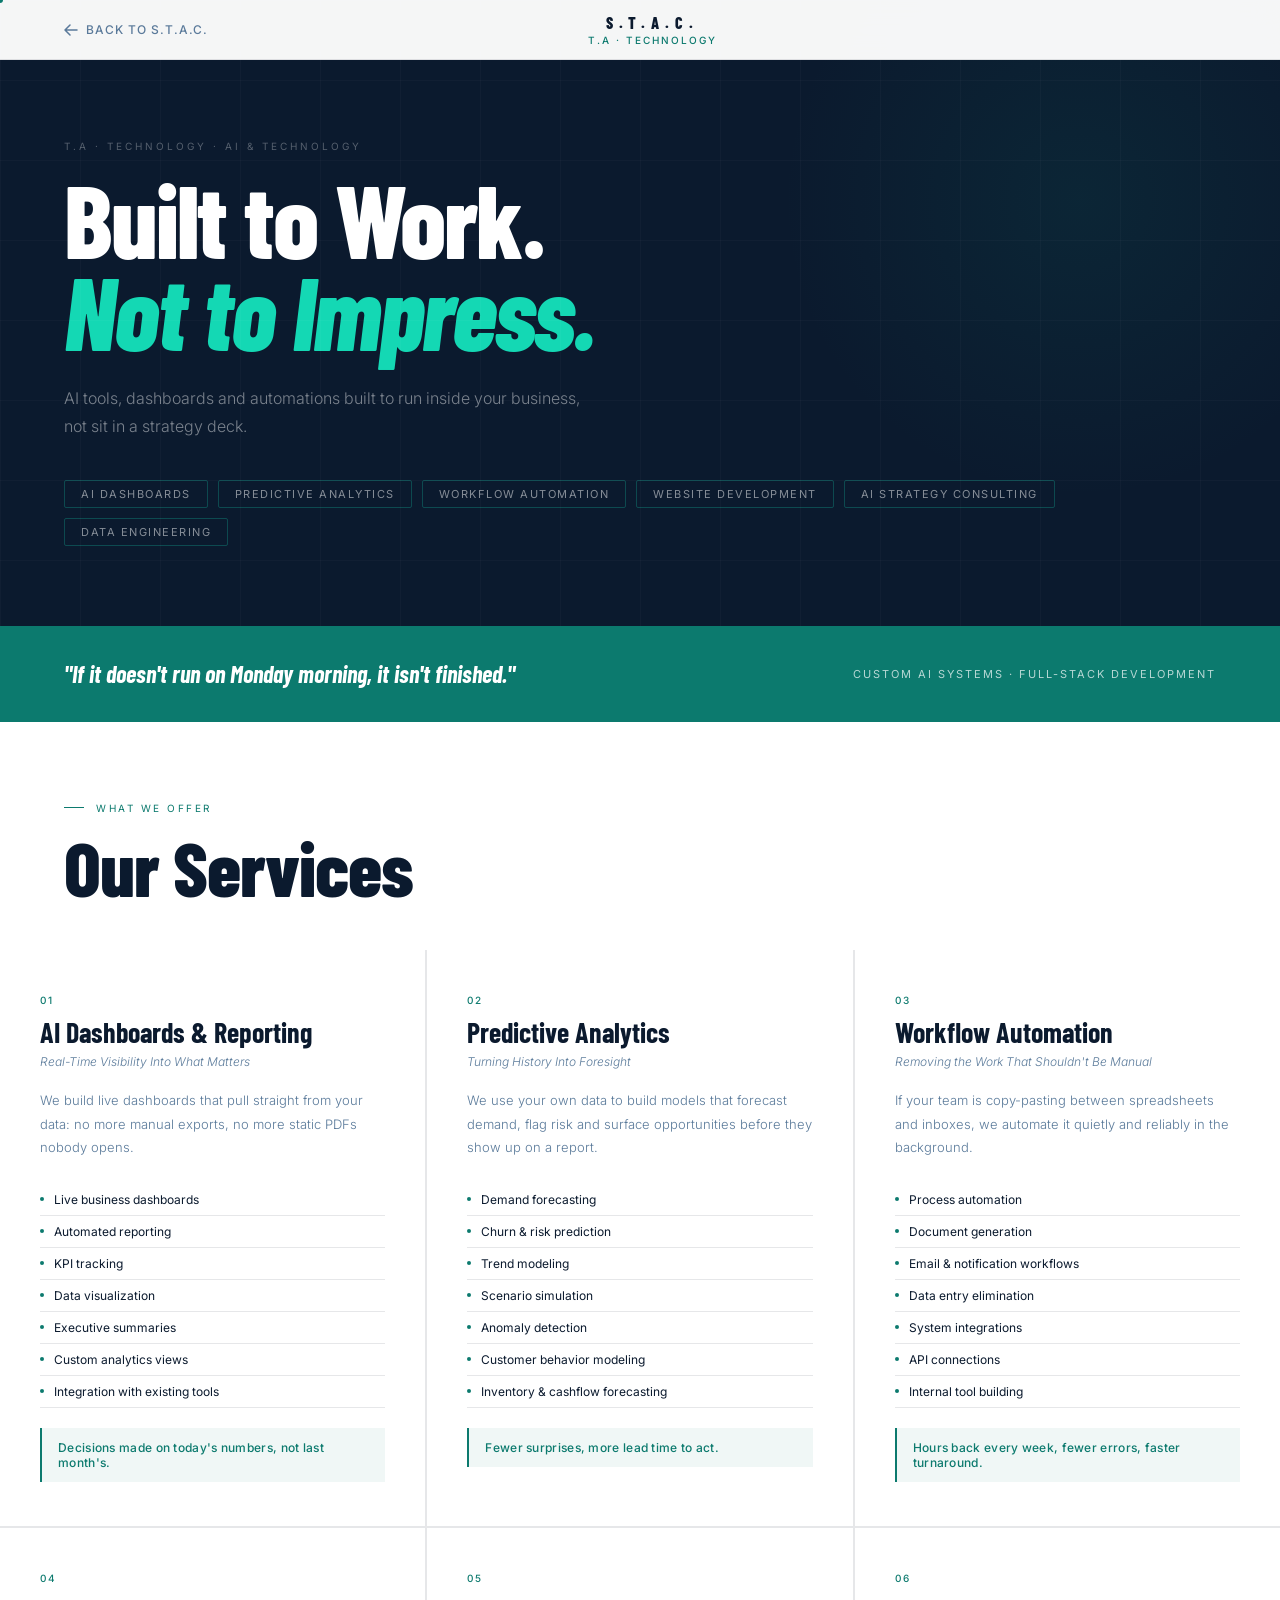
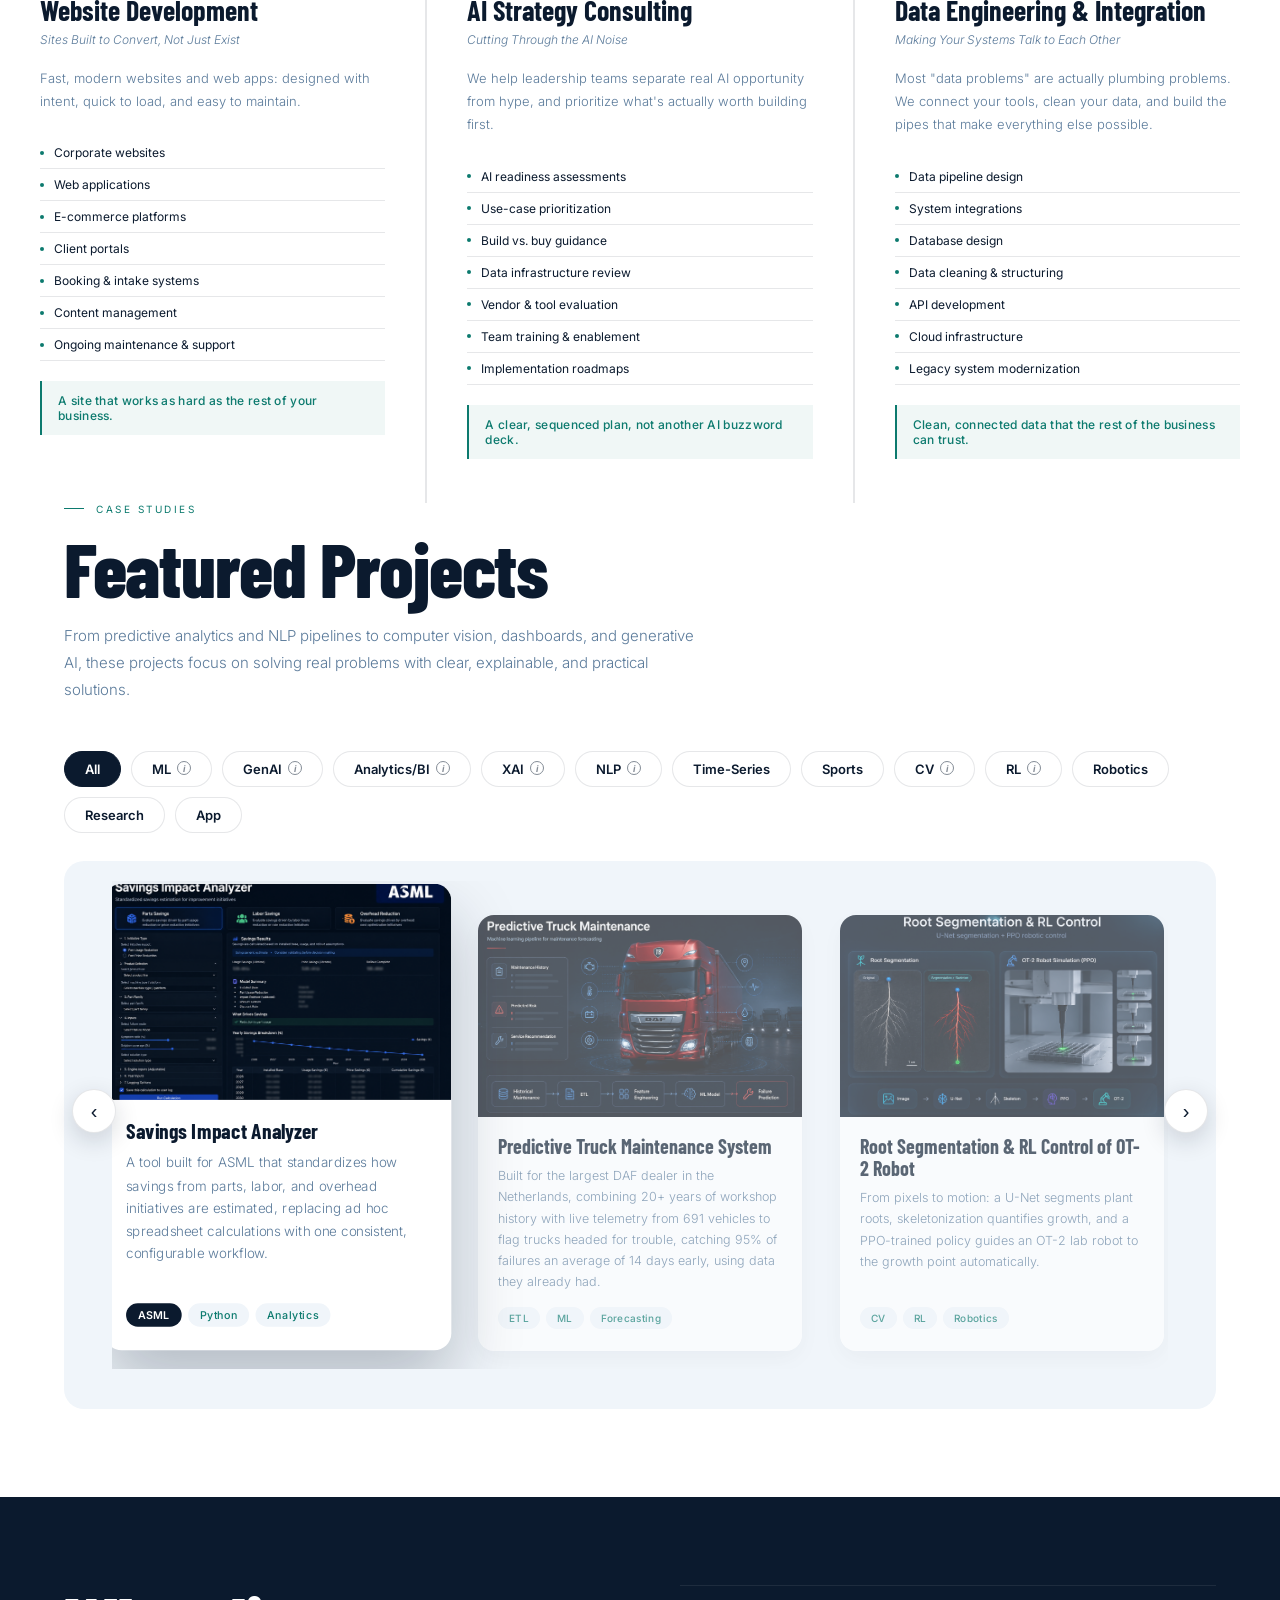
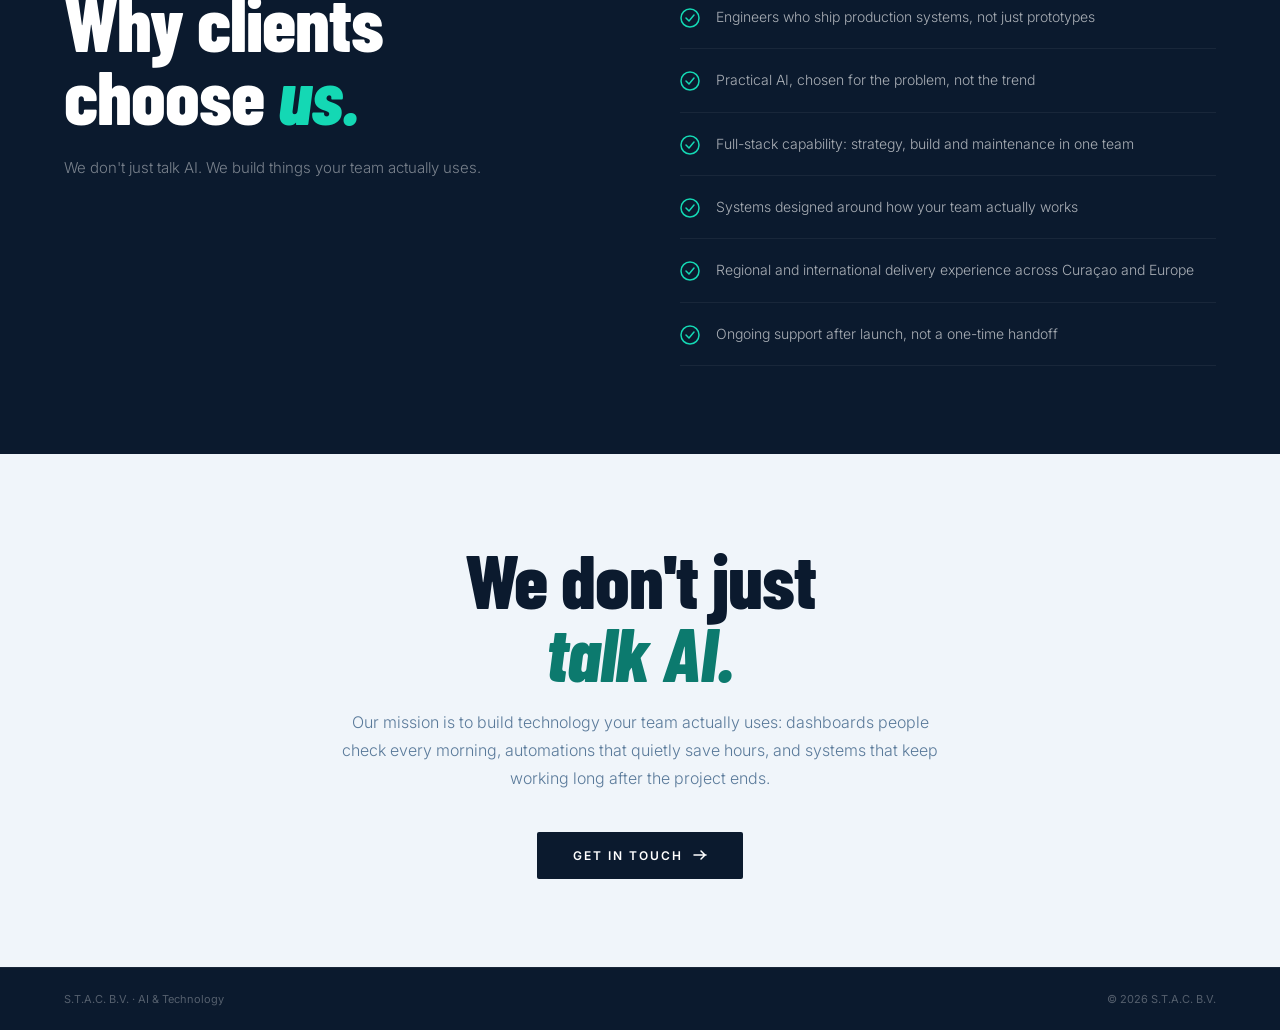
==== ai-technology.html @ 41e99ae1 "Fix mobile nav overlap, remove arrow glyphs - Homepage nav: .nlinks had an inline style="display:fle" ====
<!DOCTYPE html>
<html lang="en">
<head>
<script>document.documentElement.classList.add('js');</script>
<meta charset="UTF-8"/>
<meta name="viewport" content="width=device-width,initial-scale=1"/>
<title>AI & Technology | S.T.A.C.</title>
<link rel="icon" type="image/png" href="logo/icon.png"/>
<link href="https://fonts.googleapis.com/css2?family=Barlow+Condensed:ital,wght@0,700;0,800;1,700&family=Inter:wght@300;400;500;600&display=swap" rel="stylesheet"/>
<style>
*{margin:0;padding:0;box-sizing:border-box;}
html,body{width:100%;overflow-x:hidden;}
:root{
  --navy:#0B1A2E;
  --navy2:#0F2540;
  --teal:#0C7A6E;
  --teal2:#14D8B4;
  --white:#FFFFFF;
  --off:#F0F5FA;
  --text:#0B1A2E;
  --muted:#5A7A9A;
  --border:rgba(11,26,46,0.1);
  --gold:#F59E0B;
}
body{background:var(--white);color:var(--text);font-family:'Inter',sans-serif;cursor:none;}
#cur{position:fixed;width:6px;height:6px;background:var(--teal);border-radius:50%;pointer-events:none;z-index:9999;transform:translate(-50%,-50%);transition:width .3s,height .3s,background .3s;}
#cur.big{width:40px;height:40px;background:transparent;border:1px solid rgba(12,122,110,0.5);}

/* NAV */
nav{position:fixed;top:0;left:0;right:0;z-index:100;display:flex;align-items:center;justify-content:space-between;padding:0 64px;height:60px;background:rgba(255,255,255,0.96);backdrop-filter:blur(12px);border-bottom:1px solid var(--border);}
.nav-back{display:flex;align-items:center;gap:8px;font-size:12px;font-weight:500;letter-spacing:1px;text-transform:uppercase;color:var(--muted);text-decoration:none;transition:color .2s;}
.nav-back:hover{color:var(--navy);}
.nav-back svg{transition:transform .2s;}
.nav-back:hover svg{transform:translateX(-3px);}
.nav-logo{font-family:'Barlow Condensed',sans-serif;font-weight:800;font-size:16px;letter-spacing:6px;color:var(--navy);}
.nav-tag{font-size:10px;letter-spacing:2px;text-transform:uppercase;color:var(--teal);font-weight:500;}
.nav-center{display:flex;flex-direction:column;align-items:center;gap:2px;}
.nav-spacer{width:120px;}

/* HERO */
.hero{background:var(--navy);padding:140px 64px 80px;position:relative;overflow:hidden;}
.hero-orb{position:absolute;width:600px;height:600px;border-radius:50%;background:radial-gradient(circle,rgba(12,122,110,.12) 0%,transparent 70%);top:-100px;right:-100px;animation:orb 10s ease-in-out infinite;}
@keyframes orb{0%,100%{transform:translate(0,0);}50%{transform:translate(-30px,30px);}}
.hero-grid{position:absolute;inset:0;background-image:linear-gradient(rgba(255,255,255,.025) 1px,transparent 1px),linear-gradient(90deg,rgba(255,255,255,.025) 1px,transparent 1px);background-size:80px 80px;pointer-events:none;}
.hero-label{font-size:10px;letter-spacing:3px;text-transform:uppercase;color:rgba(255,255,255,0.3);margin-bottom:20px;}
.hero-h1{font-family:'Barlow Condensed',sans-serif;font-weight:800;font-size:clamp(52px,8vw,112px);line-height:.9;letter-spacing:-2px;color:#fff;margin-bottom:12px;}
.hero-h1 em{font-style:italic;color:var(--teal2);}
.hero-sub{font-size:16px;color:rgba(255,255,255,0.45);font-weight:300;line-height:1.75;max-width:520px;margin-top:28px;}
.hero-tags{display:flex;flex-wrap:wrap;gap:10px;margin-top:40px;}
.hero-tag{padding:6px 16px;border:1px solid rgba(20,216,180,0.25);border-radius:2px;font-size:11px;letter-spacing:1.5px;text-transform:uppercase;color:rgba(255,255,255,0.5);}

/* INTRO STRIP */
.intro{background:var(--teal);padding:32px 64px;display:flex;align-items:center;justify-content:space-between;gap:40px;}
.intro-text{font-family:'Barlow Condensed',sans-serif;font-size:24px;font-weight:700;font-style:italic;color:#fff;max-width:600px;line-height:1.3;}
.intro-badge{font-size:11px;letter-spacing:2px;text-transform:uppercase;color:rgba(255,255,255,0.7);white-space:nowrap;}

/* SECTIONS */
.section{padding:88px 64px;}
.s-label{font-size:10px;letter-spacing:2.5px;text-transform:uppercase;color:var(--teal);margin-bottom:16px;display:flex;align-items:center;gap:12px;}
.s-label::before{content:'';width:20px;height:1px;background:var(--teal);}
.s-h2{font-family:'Barlow Condensed',sans-serif;font-weight:800;font-size:clamp(48px,6vw,80px);line-height:.95;letter-spacing:-1px;color:var(--navy);margin-bottom:48px;}

/* SERVICE CARDS */
.services-grid{display:grid;grid-template-columns:repeat(3,1fr);gap:2px;background:var(--border);}
.svc-card{background:var(--white);padding:44px 40px;transition:background .2s;}
.svc-card:hover{background:var(--off);}
.svc-icon{width:44px;height:44px;border-radius:8px;background:rgba(12,122,110,0.08);display:flex;align-items:center;justify-content:center;margin-bottom:28px;}
.svc-icon svg{width:20px;height:20px;stroke:var(--teal);fill:none;stroke-width:1.5;stroke-linecap:round;stroke-linejoin:round;}
.svc-num{font-size:10px;letter-spacing:2px;text-transform:uppercase;color:var(--teal);margin-bottom:12px;font-weight:500;}
.svc-title{font-family:'Barlow Condensed',sans-serif;font-size:28px;font-weight:700;color:var(--navy);line-height:1;margin-bottom:8px;}
.svc-subtitle{font-size:12px;color:var(--muted);font-style:italic;margin-bottom:20px;font-weight:300;}
.svc-body{font-size:13px;color:var(--muted);line-height:1.8;font-weight:300;margin-bottom:24px;}
.svc-list{list-style:none;display:flex;flex-direction:column;gap:0;}
.svc-list li{font-size:12px;color:var(--text);padding:8px 0 8px 14px;border-bottom:1px solid var(--border);position:relative;font-weight:400;}
.svc-list li::before{content:'';position:absolute;left:0;top:50%;transform:translateY(-50%);width:4px;height:4px;border-radius:50%;background:var(--teal);}
.svc-outcome{margin-top:20px;padding:12px 16px;background:rgba(12,122,110,0.06);border-left:2px solid var(--teal);font-size:12px;color:var(--teal);font-weight:500;letter-spacing:.3px;}

/* WHY SECTION */
.why{background:var(--navy);padding:88px 64px;}
.why-grid{display:grid;grid-template-columns:1fr 1fr;gap:80px;align-items:start;}
.why-left{}
.why-h2{font-family:'Barlow Condensed',sans-serif;font-weight:800;font-size:clamp(48px,6vw,80px);line-height:.95;letter-spacing:-1px;color:#fff;margin-bottom:8px;}
.why-h2 em{font-style:italic;color:var(--teal2);}
.why-sub{font-size:15px;color:rgba(255,255,255,0.45);font-weight:300;line-height:1.75;max-width:440px;margin-top:24px;}
.why-list{display:flex;flex-direction:column;gap:0;border-top:1px solid rgba(255,255,255,0.08);}
.why-item{padding:20px 0;border-bottom:1px solid rgba(255,255,255,0.06);display:flex;align-items:flex-start;gap:16px;}
.why-check{width:20px;height:20px;flex-shrink:0;margin-top:2px;}
.why-text{font-size:14px;color:rgba(255,255,255,0.65);font-weight:300;line-height:1.6;}

/* VALUE PROP */
.value{background:var(--off);padding:88px 64px;text-align:center;}
.value-h2{font-family:'Barlow Condensed',sans-serif;font-weight:800;font-size:clamp(48px,6vw,80px);line-height:.95;letter-spacing:-1px;color:var(--navy);margin-bottom:12px;}
.value-h2 em{font-style:italic;color:var(--teal);}
.value-sub{font-size:16px;color:var(--muted);font-weight:300;line-height:1.75;max-width:600px;margin:20px auto 40px;}
.value-cta{display:inline-flex;align-items:center;gap:10px;padding:16px 36px;background:var(--navy);color:#fff;font-size:12px;font-weight:600;letter-spacing:2px;text-transform:uppercase;text-decoration:none;border-radius:2px;transition:opacity .2s;}
.value-cta:hover{opacity:.85;}

/* FOOTER */
footer{background:var(--navy);padding:24px 64px;display:flex;justify-content:space-between;align-items:center;border-top:1px solid rgba(255,255,255,0.06);}
.f-left{font-size:11px;color:rgba(255,255,255,0.3);}
.f-right{font-size:11px;color:rgba(255,255,255,0.3);}

/* REVEAL */
html.js .rv{opacity:0;transform:translateY(24px);transition:opacity .7s ease,transform .7s ease;}
html.js .rv.in{opacity:1;transform:none;}
html.js .rv2{opacity:0;transform:translateY(24px);transition:opacity .7s ease .15s,transform .7s ease .15s;}
html.js .rv2.in{opacity:1;transform:none;}

@media(max-width:900px){
  nav{padding:0 16px;}
  .nav-back-label{display:none;}
  .nav-spacer{width:24px;}
  .nav-tag{display:none;}
  .hero,.section,.why,.value{padding-left:24px;padding-right:24px;}
  .intro{flex-direction:column;gap:16px;padding:24px;}
  .services-grid{grid-template-columns:1fr;}
  .why-grid{grid-template-columns:1fr;}
  footer{flex-direction:column;gap:12px;text-align:center;padding:24px;}
  body{cursor:auto;}#cur{display:none;}
}

/* FEATURED PROJECTS */
.fp-hero{display:grid;grid-template-columns:1.3fr 1fr;gap:48px;align-items:center;margin-bottom:64px;}
.fp-carousel{position:relative;border-radius:14px;overflow:hidden;background:var(--navy);box-shadow:0 24px 60px rgba(11,26,46,.18);aspect-ratio:16/11;}
.fp-track{display:flex;height:100%;transition:transform .6s cubic-bezier(.65,0,.35,1);}
.fp-slide{flex:0 0 100%;height:100%;padding:20px;}
.fp-window{width:100%;height:100%;background:linear-gradient(160deg,#102845,#0B1A2E);border:1px solid rgba(255,255,255,.08);border-radius:10px;padding:22px 24px;display:flex;flex-direction:column;color:#fff;overflow:hidden;}
.fp-winbar{display:flex;align-items:center;gap:6px;margin-bottom:18px;flex-shrink:0;}
.fp-winbar span{width:7px;height:7px;border-radius:50%;background:rgba(255,255,255,.2);}
.fp-winbar-title{margin-left:10px;font-size:10px;letter-spacing:1.5px;text-transform:uppercase;color:rgba(255,255,255,.4);}
.fp-note{font-size:11px;line-height:1.6;color:rgba(255,255,255,.55);background:rgba(34,211,238,.08);border:1px solid rgba(34,211,238,.15);padding:10px 12px;border-radius:6px;margin-bottom:20px;}
.fp-h{font-family:'Barlow Condensed',sans-serif;font-size:19px;font-weight:700;letter-spacing:.3px;margin-bottom:14px;}
.fp-tiles{display:flex;gap:10px;flex-wrap:wrap;}
.fp-tile{flex:1;min-width:110px;background:rgba(255,255,255,.05);border:1px solid rgba(255,255,255,.1);border-radius:8px;padding:18px 10px;text-align:center;font-size:12px;color:rgba(255,255,255,.75);display:flex;flex-direction:column;align-items:center;gap:10px;}
.fp-tile svg{width:18px;height:18px;stroke:var(--teal2);fill:none;stroke-width:1.5;}
.fp-cols{display:grid;grid-template-columns:1fr 1fr;gap:14px 18px;}
.fp-field label{display:block;font-size:10px;letter-spacing:1px;text-transform:uppercase;color:rgba(255,255,255,.4);margin-bottom:7px;}
.fp-select,.fp-radio{font-size:12px;color:rgba(255,255,255,.75);background:rgba(255,255,255,.05);border:1px solid rgba(255,255,255,.1);border-radius:6px;padding:8px 10px;margin-bottom:6px;}
.fp-slider{height:5px;background:rgba(255,255,255,.12);border-radius:3px;margin-top:12px;position:relative;}
.fp-slider-fill{position:absolute;left:0;top:0;height:100%;width:55%;background:var(--teal2);border-radius:3px;}
.fp-slider-fill::after{content:'';position:absolute;right:-6px;top:50%;transform:translateY(-50%);width:12px;height:12px;border-radius:50%;background:#fff;box-shadow:0 0 0 3px rgba(34,211,238,.35);}
.fp-metrics{display:flex;gap:14px;margin-bottom:8px;}
.fp-metric{flex:1;background:rgba(255,255,255,.05);border:1px solid rgba(255,255,255,.1);border-radius:8px;padding:14px;}
.fp-metric-label{font-size:9.5px;letter-spacing:.5px;text-transform:uppercase;color:rgba(255,255,255,.4);margin-bottom:12px;}
.fp-blur-bar{height:16px;border-radius:4px;background:linear-gradient(90deg,rgba(34,211,238,.4),rgba(34,211,238,.12));}
.fp-check{font-size:12px;color:rgba(255,255,255,.7);padding:5px 0;}
.fp-check b{color:var(--teal2);margin-right:8px;}
.fp-chart{display:flex;align-items:flex-end;gap:10px;height:120px;margin:16px 0 10px;flex:1;}
.fp-bar{flex:1;background:linear-gradient(180deg,var(--teal2),var(--teal));border-radius:4px 4px 0 0;opacity:.9;}
.fp-chart-caption{font-size:10.5px;color:rgba(255,255,255,.4);font-style:italic;}
.fp-arrow{position:absolute;top:50%;transform:translateY(-50%);width:34px;height:34px;border-radius:50%;border:1px solid rgba(255,255,255,.18);background:rgba(11,26,46,.55);backdrop-filter:blur(6px);color:#fff;font-size:18px;line-height:1;display:flex;align-items:center;justify-content:center;cursor:pointer;transition:background .2s,border-color .2s;z-index:5;}
.fp-arrow:hover{background:rgba(34,211,238,.3);border-color:var(--teal2);}
.fp-arrow.prev{left:14px;}
.fp-arrow.next{right:14px;}
.fp-dots{position:absolute;bottom:14px;left:50%;transform:translateX(-50%);display:flex;gap:7px;z-index:5;}
.fp-dot{width:7px;height:7px;border-radius:50%;background:rgba(255,255,255,.3);cursor:pointer;transition:all .25s;border:none;padding:0;}
.fp-dot.active{background:var(--teal2);width:20px;border-radius:4px;}
.fp-info{display:flex;flex-direction:column;justify-content:center;}
.fp-tag{font-size:10px;letter-spacing:2px;text-transform:uppercase;color:var(--teal);margin-bottom:14px;font-weight:600;}
.fp-title{font-family:'Barlow Condensed',sans-serif;font-weight:800;font-size:clamp(28px,3vw,38px);color:var(--navy);margin-bottom:14px;line-height:1;}
.fp-desc{font-size:14px;color:var(--muted);line-height:1.8;font-weight:300;margin-bottom:24px;max-width:480px;}
.fp-stack{display:flex;flex-wrap:wrap;gap:8px;}
.fp-stack span{font-size:11px;padding:6px 12px;border:1px solid var(--border);border-radius:20px;color:var(--muted);letter-spacing:.3px;}
.fp-grid{display:grid;grid-template-columns:repeat(3,1fr);gap:24px;}
.fp-card{background:#fff;border:1px solid var(--border);border-radius:10px;overflow:hidden;transition:transform .25s,box-shadow .25s;}
.fp-card:hover{transform:translateY(-4px);box-shadow:0 16px 40px rgba(11,26,46,.12);}
.fp-card-img{width:100%;aspect-ratio:16/10;overflow:hidden;background:var(--off);}
.fp-card-img img{width:100%;height:100%;object-fit:cover;display:block;}
.fp-card-body{padding:20px 22px 24px;}
.fp-card-body h4{font-family:'Barlow Condensed',sans-serif;font-weight:700;font-size:20px;color:var(--navy);margin-bottom:8px;}
.fp-card-body p{font-size:12.5px;color:var(--muted);line-height:1.7;font-weight:300;margin-bottom:14px;}
.fp-tags span{font-size:10px;padding:4px 10px;background:var(--off);border-radius:14px;color:var(--teal);margin-right:6px;letter-spacing:.3px;display:inline-block;margin-bottom:4px;}
@media(prefers-reduced-motion:reduce){.fp-track{transition:none;}}
@media(max-width:900px){
  .fp-hero{grid-template-columns:1fr;gap:28px;}
  .fp-grid{grid-template-columns:1fr 1fr;}
}
@media(max-width:600px){
  .fp-grid{grid-template-columns:1fr;}
  .fp-metrics{flex-direction:column;}
  .fp-cols{grid-template-columns:1fr;}
  .fp-tiles{flex-direction:column;}
}


/* FEATURED PROJECTS - REAL IMAGES */
.fp-lede{font-size:15px;color:var(--muted);font-weight:300;line-height:1.8;max-width:640px;margin-top:-30px;margin-bottom:48px;}
.fp-media{position:relative;width:100%;height:100%;overflow:hidden;border-radius:12px;background:var(--navy);}
.fp-media img{width:100%;height:100%;object-fit:cover;display:block;animation:fpKen 18s ease-in-out infinite alternate;transform-origin:60% 30%;}
.fp-media:hover img{animation-play-state:paused;}
.fp-media::after{content:'';position:absolute;inset:0;box-shadow:inset 0 0 70px rgba(0,0,0,.3);pointer-events:none;border-radius:12px;}
@keyframes fpKen{0%{transform:scale(1);}100%{transform:scale(1.07);}}
.fp-card-img img{width:100%;height:100%;object-fit:cover;display:block;transition:transform .6s ease;}
.fp-card:hover .fp-card-img img{transform:scale(1.07);}


/* FEATURED PROJECTS CAROUSEL (all projects) */
.fp-lede{font-size:15px;color:var(--muted);font-weight:300;line-height:1.8;max-width:640px;margin-top:-30px;margin-bottom:48px;}
.fp-carousel2{position:relative;}
.fp-track2{display:flex;transition:transform .6s cubic-bezier(.65,0,.35,1);}
.fp-slide2{flex:0 0 100%;min-width:0;display:grid;grid-template-columns:1.3fr 1fr;gap:48px;align-items:center;padding:4px 58px;}
.fp-slide2-media{position:relative;border-radius:14px;overflow:hidden;aspect-ratio:16/11;box-shadow:0 30px 70px rgba(11,26,46,.22);background:var(--navy);}
.fp-slide2-media img{width:100%;height:100%;object-fit:cover;display:block;animation:fpKen 20s ease-in-out infinite alternate;transform-origin:60% 30%;}
.fp-carousel2:hover .fp-slide2-media img{animation-play-state:paused;}
.fp-slide2-media::after{content:'';position:absolute;inset:0;box-shadow:inset 0 0 70px rgba(0,0,0,.3);pointer-events:none;border-radius:14px;}
@keyframes fpKen{0%{transform:scale(1);}100%{transform:scale(1.07);}}
.fp-slide2-body{display:flex;flex-direction:column;justify-content:center;}
.fp-tag-row{display:flex;flex-wrap:wrap;gap:8px;margin-bottom:16px;}
.fp-tag-co{font-size:11px;padding:6px 14px;border-radius:20px;background:var(--navy);color:#fff;letter-spacing:.5px;font-weight:600;}
.fp-tag-pill{font-size:11px;padding:6px 14px;border-radius:20px;background:var(--off);color:var(--teal);letter-spacing:.3px;font-weight:500;}
.fp-title2{font-family:'Barlow Condensed',sans-serif;font-weight:800;font-size:clamp(26px,3vw,38px);color:var(--navy);margin-bottom:14px;line-height:1;}
.fp-desc2{font-size:14px;color:var(--muted);line-height:1.8;font-weight:300;max-width:480px;}
.fp-arrow2{position:absolute;top:42%;transform:translateY(-50%);width:44px;height:44px;border-radius:50%;border:1px solid var(--border);background:#fff;color:var(--navy);font-size:20px;line-height:1;display:flex;align-items:center;justify-content:center;cursor:pointer;box-shadow:0 8px 24px rgba(11,26,46,.14);transition:background .2s,color .2s;z-index:5;}
.fp-arrow2:hover{background:var(--navy);color:#fff;}
.fp-arrow2.prev{left:-6px;}
.fp-arrow2.next{right:-6px;}
.fp-dots2{display:flex;justify-content:center;flex-wrap:wrap;gap:8px;margin-top:32px;}
.fp-dot2{width:8px;height:8px;border-radius:50%;background:var(--border);cursor:pointer;transition:all .25s;border:none;padding:0;}
.fp-dot2.active{background:var(--teal);width:22px;border-radius:4px;}
@media(max-width:900px){
  .fp-slide2{grid-template-columns:1fr;gap:24px;padding:4px 44px;}
  .fp-arrow2{width:36px;height:36px;font-size:16px;}
}
@media(max-width:600px){
  .fp-slide2{padding:4px 32px;}
  .fp-arrow2.prev{left:-8px;}
  .fp-arrow2.next{right:-8px;}
}


/* FEATURED PROJECTS - 3-UP CAROUSEL */
.fp-lede{font-size:15px;color:var(--muted);font-weight:300;line-height:1.8;max-width:640px;margin-top:-30px;margin-bottom:48px;}
.fp-carousel3{position:relative;background:var(--off);border-radius:20px;padding:20px 48px 40px;}
.fp-viewport3{overflow:hidden;}
.fp-track3{display:flex;transition:transform .6s cubic-bezier(.65,0,.35,1);padding:34px 4px 18px;}
.fp-card3{flex:0 0 calc(33.333% - 25.33px);margin-right:38px;background:#fff;border-radius:16px;overflow:hidden;box-shadow:0 8px 24px rgba(11,26,46,.06);display:flex;flex-direction:column;}
.fp-card3-img{position:relative;aspect-ratio:16/10;overflow:hidden;background:var(--navy);}
.fp-card3-img img{width:100%;height:100%;object-fit:cover;display:block;transition:transform .6s ease;}
.fp-card3:hover .fp-card3-img img{transform:scale(1.06);}
.fp-card3-body{padding:18px 20px 22px;display:flex;flex-direction:column;flex:1;}
.fp-card3-body h4{font-family:'Barlow Condensed',sans-serif;font-weight:700;font-size:20px;color:var(--navy);margin-bottom:8px;line-height:1.1;}
.fp-card3-body p{font-size:12.5px;color:var(--muted);line-height:1.7;font-weight:300;margin-bottom:14px;flex:1;}
.fp-tags3{display:flex;flex-wrap:wrap;gap:6px;}
.fp-tags3 span{font-size:10px;padding:5px 11px;background:var(--off);border-radius:14px;color:var(--teal);letter-spacing:.3px;font-weight:500;}
.fp-tags3 span.co{background:var(--navy);color:#fff;font-weight:600;}
.fp-arrow3{position:absolute;top:calc(50% - 24px);transform:translateY(-50%);width:44px;height:44px;border-radius:50%;background:#fff;border:1px solid var(--border);color:var(--navy);display:flex;align-items:center;justify-content:center;font-size:20px;line-height:1;cursor:pointer;box-shadow:0 8px 24px rgba(11,26,46,.16);z-index:5;transition:background .2s,color .2s;}
.fp-arrow3:hover{background:var(--navy);color:#fff;}
.fp-arrow3.prev{left:8px;}
.fp-arrow3.next{right:8px;}
@media(max-width:900px){
  .fp-card3{flex-basis:calc(50% - 14px);margin-right:28px;}
  .fp-carousel3{padding:18px 44px 36px;}
}
@media(max-width:600px){
  .fp-card3{flex-basis:100%;margin-right:0;}
  .fp-carousel3{padding:16px 40px 32px;}
  .fp-arrow3.prev{left:2px;}
  .fp-arrow3.next{right:2px;}
}


/* FEATURED PROJECTS - FILTERS + CENTER EMPHASIS */
.fp-filters{display:flex;flex-wrap:wrap;gap:10px;margin-bottom:28px;}
.fp-filter-btn{padding:9px 20px;border-radius:24px;border:1.5px solid var(--border);background:#fff;color:var(--navy);font-size:13px;font-weight:600;cursor:pointer;transition:all .2s;white-space:nowrap;font-family:'Inter',sans-serif;}
.fp-filter-btn:hover{border-color:var(--teal);}
.fp-filter-btn.active{background:var(--navy);border-color:var(--navy);color:#fff;}
.fp-info-dot{display:inline-flex;align-items:center;justify-content:center;width:14px;height:14px;margin-left:6px;border-radius:50%;border:1px solid currentColor;font-family:'Inter',sans-serif;font-style:italic;font-size:9px;font-weight:700;line-height:1;opacity:.5;position:relative;cursor:help;vertical-align:2px;}
.fp-info-dot:hover,.fp-info-dot:focus,.fp-info-dot.show{opacity:1;outline:none;}
.fp-info-dot::after{content:attr(data-tip);position:absolute;bottom:calc(100% + 9px);left:50%;transform:translateX(-50%);background:var(--navy);color:#fff;font-style:normal;font-size:11px;font-weight:500;letter-spacing:.2px;padding:7px 11px;border-radius:6px;white-space:nowrap;opacity:0;pointer-events:none;transition:opacity .15s;box-shadow:0 10px 26px rgba(11,26,46,.28);z-index:20;}
.fp-info-dot::before{content:'';position:absolute;bottom:calc(100% + 4px);left:50%;transform:translateX(-50%);border:5px solid transparent;border-top-color:var(--navy);opacity:0;pointer-events:none;transition:opacity .15s;z-index:20;}
.fp-info-dot:hover::after,.fp-info-dot:hover::before,.fp-info-dot:focus::after,.fp-info-dot:focus::before,.fp-info-dot.show::after,.fp-info-dot.show::before{opacity:1;}
.fp-card3{transition:transform .4s ease,opacity .4s ease,box-shadow .4s ease;opacity:.65;}
.fp-card3.is-center{opacity:1;transform:translateY(-16px) scale(1.07);box-shadow:0 32px 64px rgba(11,26,46,.26);z-index:2;position:relative;}

</style>
</head>
<body>
<div id="cur"></div>

<nav>
  <a class="nav-back" href="index.html">
    <svg width="14" height="14" viewBox="0 0 14 14" fill="none"><path d="M13 7H1M6 2L1 7l5 5" stroke="currentColor" stroke-width="1.5" stroke-linecap="round" stroke-linejoin="round"/></svg>
    <span class="nav-back-label">Back to S.T.A.C.</span>
  </a>
  <div class="nav-center">
    <div class="nav-logo">S.T.A.C.</div>
    <div class="nav-tag">T.A · Technology</div>
  </div>
  <div class="nav-spacer"></div>
</nav>

<!-- HERO -->
<div class="hero">
  <div class="hero-orb"></div>
  <div class="hero-grid"></div>
  <div class="hero-label">T.A · Technology · AI & Technology</div>
  <h1 class="hero-h1">Built to Work.<br/><em>Not to Impress.</em></h1>
  <p class="hero-sub">AI tools, dashboards and automations built to run inside your business, not sit in a strategy deck.</p>
  <div class="hero-tags">
    <span class="hero-tag">AI Dashboards</span>
    <span class="hero-tag">Predictive Analytics</span>
    <span class="hero-tag">Workflow Automation</span>
    <span class="hero-tag">Website Development</span>
    <span class="hero-tag">AI Strategy Consulting</span>
    <span class="hero-tag">Data Engineering</span>
  </div>
</div>

<!-- INTRO STRIP -->
<div class="intro">
  <div class="intro-text">"If it doesn't run on Monday morning, it isn't finished."</div>
  <div class="intro-badge">Custom AI Systems · Full-Stack Development</div>
</div>

<!-- SERVICES -->
<div class="section" style="background:#fff;padding-top:80px;padding-bottom:0;">
  <div class="rv">
    <div class="s-label">What we offer</div>
    <h2 class="s-h2">Our Services</h2>
  </div>
</div>
<div class="services-grid rv">

  <!-- 1 AI Dashboards & Reporting -->
  <div class="svc-card">
    <div class="svc-num">01</div>
    <div class="svc-title">AI Dashboards & Reporting</div>
    <div class="svc-subtitle">Real-Time Visibility Into What Matters</div>
    <p class="svc-body">We build live dashboards that pull straight from your data: no more manual exports, no more static PDFs nobody opens.</p>
    <ul class="svc-list">
      <li>Live business dashboards</li>
      <li>Automated reporting</li>
      <li>KPI tracking</li>
      <li>Data visualization</li>
      <li>Executive summaries</li>
      <li>Custom analytics views</li>
      <li>Integration with existing tools</li>
    </ul>
    <div class="svc-outcome">Decisions made on today's numbers, not last month's.</div>
  </div>

  <!-- 2 Predictive Analytics -->
  <div class="svc-card">
    <div class="svc-num">02</div>
    <div class="svc-title">Predictive Analytics</div>
    <div class="svc-subtitle">Turning History Into Foresight</div>
    <p class="svc-body">We use your own data to build models that forecast demand, flag risk and surface opportunities before they show up on a report.</p>
    <ul class="svc-list">
      <li>Demand forecasting</li>
      <li>Churn & risk prediction</li>
      <li>Trend modeling</li>
      <li>Scenario simulation</li>
      <li>Anomaly detection</li>
      <li>Customer behavior modeling</li>
      <li>Inventory & cashflow forecasting</li>
    </ul>
    <div class="svc-outcome">Fewer surprises, more lead time to act.</div>
  </div>

  <!-- 3 Workflow Automation -->
  <div class="svc-card">
    <div class="svc-num">03</div>
    <div class="svc-title">Workflow Automation</div>
    <div class="svc-subtitle">Removing the Work That Shouldn't Be Manual</div>
    <p class="svc-body">If your team is copy-pasting between spreadsheets and inboxes, we automate it quietly and reliably in the background.</p>
    <ul class="svc-list">
      <li>Process automation</li>
      <li>Document generation</li>
      <li>Email & notification workflows</li>
      <li>Data entry elimination</li>
      <li>System integrations</li>
      <li>API connections</li>
      <li>Internal tool building</li>
    </ul>
    <div class="svc-outcome">Hours back every week, fewer errors, faster turnaround.</div>
  </div>

  <!-- 4 Website Development -->
  <div class="svc-card">
    <div class="svc-num">04</div>
    <div class="svc-title">Website Development</div>
    <div class="svc-subtitle">Sites Built to Convert, Not Just Exist</div>
    <p class="svc-body">Fast, modern websites and web apps: designed with intent, quick to load, and easy to maintain.</p>
    <ul class="svc-list">
      <li>Corporate websites</li>
      <li>Web applications</li>
      <li>E-commerce platforms</li>
      <li>Client portals</li>
      <li>Booking & intake systems</li>
      <li>Content management</li>
      <li>Ongoing maintenance & support</li>
    </ul>
    <div class="svc-outcome">A site that works as hard as the rest of your business.</div>
  </div>

  <!-- 5 AI Strategy Consulting -->
  <div class="svc-card">
    <div class="svc-num">05</div>
    <div class="svc-title">AI Strategy Consulting</div>
    <div class="svc-subtitle">Cutting Through the AI Noise</div>
    <p class="svc-body">We help leadership teams separate real AI opportunity from hype, and prioritize what's actually worth building first.</p>
    <ul class="svc-list">
      <li>AI readiness assessments</li>
      <li>Use-case prioritization</li>
      <li>Build vs. buy guidance</li>
      <li>Data infrastructure review</li>
      <li>Vendor & tool evaluation</li>
      <li>Team training & enablement</li>
      <li>Implementation roadmaps</li>
    </ul>
    <div class="svc-outcome">A clear, sequenced plan, not another AI buzzword deck.</div>
  </div>

  <!-- 6 Data Engineering & Integration -->
  <div class="svc-card">
    <div class="svc-num">06</div>
    <div class="svc-title">Data Engineering & Integration</div>
    <div class="svc-subtitle">Making Your Systems Talk to Each Other</div>
    <p class="svc-body">Most "data problems" are actually plumbing problems. We connect your tools, clean your data, and build the pipes that make everything else possible.</p>
    <ul class="svc-list">
      <li>Data pipeline design</li>
      <li>System integrations</li>
      <li>Database design</li>
      <li>Data cleaning & structuring</li>
      <li>API development</li>
      <li>Cloud infrastructure</li>
      <li>Legacy system modernization</li>
    </ul>
    <div class="svc-outcome">Clean, connected data that the rest of the business can trust.</div>
  </div>

</div>


<!-- FEATURED PROJECTS -->
<div class="section" style="background:#fff;padding-top:0;">
  <div class="rv">
    <div class="s-label">Case Studies</div>
    <h2 class="s-h2">Featured Projects</h2>
  </div>
  <p class="fp-lede rv">From predictive analytics and NLP pipelines to computer vision, dashboards, and generative AI, these projects focus on solving real problems with clear, explainable, and practical solutions.</p>

    <div class="fp-filters rv">
    <button class="fp-filter-btn active" data-filter="all">All</button>
    <button class="fp-filter-btn" data-filter="ml">ML<span class="fp-info-dot" tabindex="0" data-tip="Machine Learning" aria-label="Machine Learning">i</span></button>
    <button class="fp-filter-btn" data-filter="genai">GenAI<span class="fp-info-dot" tabindex="0" data-tip="Generative AI" aria-label="Generative AI">i</span></button>
    <button class="fp-filter-btn" data-filter="analytics">Analytics/BI<span class="fp-info-dot" tabindex="0" data-tip="Analytics & Business Intelligence" aria-label="Analytics and Business Intelligence">i</span></button>
    <button class="fp-filter-btn" data-filter="xai">XAI<span class="fp-info-dot" tabindex="0" data-tip="Explainable AI" aria-label="Explainable AI">i</span></button>
    <button class="fp-filter-btn" data-filter="nlp">NLP<span class="fp-info-dot" tabindex="0" data-tip="Natural Language Processing" aria-label="Natural Language Processing">i</span></button>
    <button class="fp-filter-btn" data-filter="timeseries">Time-Series</button>
    <button class="fp-filter-btn" data-filter="sports">Sports</button>
    <button class="fp-filter-btn" data-filter="cv">CV<span class="fp-info-dot" tabindex="0" data-tip="Computer Vision" aria-label="Computer Vision">i</span></button>
    <button class="fp-filter-btn" data-filter="rl">RL<span class="fp-info-dot" tabindex="0" data-tip="Reinforcement Learning" aria-label="Reinforcement Learning">i</span></button>
    <button class="fp-filter-btn" data-filter="robotics">Robotics</button>
    <button class="fp-filter-btn" data-filter="research">Research</button>
    <button class="fp-filter-btn" data-filter="app">App</button>
  </div>

<div class="fp-carousel3 rv" id="fpCarousel3">
    <div class="fp-viewport3" id="fp3Viewport">
      <div class="fp-track3" id="fpTrack3">
      <div class="fp-card3" data-tags="analytics,app">
        <div class="fp-card3-img"><img src="images/savings_impact_analyzer.png" alt="Savings Impact Analyzer" loading="lazy"/></div>
        <div class="fp-card3-body">
          <h4>Savings Impact Analyzer</h4>
          <p>A tool built for ASML that standardizes how savings from parts, labor, and overhead initiatives are estimated, replacing ad hoc spreadsheet calculations with one consistent, configurable workflow.</p>
          <div class="fp-tags3"><span class="co">ASML</span><span>Python</span><span>Analytics</span></div>
        </div>
      </div>
      <div class="fp-card3" data-tags="ml,timeseries">
        <div class="fp-card3-img"><img src="images/predictive_truck_maintinance.png" alt="Predictive Truck Maintenance System" loading="lazy"/></div>
        <div class="fp-card3-body">
          <h4>Predictive Truck Maintenance System</h4>
          <p>Built for the largest DAF dealer in the Netherlands, combining 20+ years of workshop history with live telemetry from 691 vehicles to flag trucks headed for trouble, catching 95% of failures an average of 14 days early, using data they already had.</p>
          <div class="fp-tags3"><span>ETL</span><span>ML</span><span>Forecasting</span></div>
        </div>
      </div>
      <div class="fp-card3" data-tags="cv,rl,robotics">
        <div class="fp-card3-img"><img src="images/root_segmentation.png" alt="Root Segmentation &amp; RL Control of OT-2 Robot" loading="lazy"/></div>
        <div class="fp-card3-body">
          <h4>Root Segmentation &amp; RL Control of OT-2 Robot</h4>
          <p>From pixels to motion: a U-Net segments plant roots, skeletonization quantifies growth, and a PPO-trained policy guides an OT-2 lab robot to the growth point automatically.</p>
          <div class="fp-tags3"><span>CV</span><span>RL</span><span>Robotics</span></div>
        </div>
      </div>
      <div class="fp-card3" data-tags="nlp,ml,app">
        <div class="fp-card3-img"><img src="images/sense_ai.png" alt="SenseAI" loading="lazy"/></div>
        <div class="fp-card3-body">
          <h4>SenseAI</h4>
          <p>A speech-to-emotion pipeline that transcribes, segments, and classifies audio, surfacing the exact frustrated or excited moments in a call or interview.</p>
          <div class="fp-tags3"><span>NLP</span><span>Speech AI</span><span>FastAPI</span></div>
        </div>
      </div>
      <div class="fp-card3" data-tags="cv,xai">
        <div class="fp-card3-img"><img src="images/arboreal.png" alt="Arboreal" loading="lazy"/></div>
        <div class="fp-card3-body">
          <h4>Arboreal</h4>
          <p>A CNN trained on urban tree species with Grad-CAM overlays, so every prediction shows what the model actually used to decide, built for conservation and inventory review.</p>
          <div class="fp-tags3"><span>CV</span><span>Deep Learning</span><span>XAI</span></div>
        </div>
      </div>
      <div class="fp-card3" data-tags="analytics">
        <div class="fp-card3-img"><img src="images/sdg_6_powerbi.png" alt="SDG-6 Water &amp; Sanitation" loading="lazy"/></div>
        <div class="fp-card3-body">
          <h4>SDG-6 Water &amp; Sanitation</h4>
          <p>A multi-page Power BI report modeling WASH data with KPI tiles, correlation toggles, maps, and narrative bookmarks, built for policy framing.</p>
          <div class="fp-tags3"><span>Power BI</span><span>DAX</span><span>Storytelling</span></div>
        </div>
      </div>
      <div class="fp-card3" data-tags="sports,analytics">
        <div class="fp-card3-img"><img src="images/nac_breda.png" alt="NAC Breda Player Insights" loading="lazy"/></div>
        <div class="fp-card3-body">
          <h4>NAC Breda Player Insights</h4>
          <p>Cleaned and repaired scouting tables, then analyzed goal-contribution signals such as shots per 90, shot-on-target percentage, assists, and duels by position and age to produce a concise shortlist.</p>
          <div class="fp-tags3"><span>Python</span><span>Sports Analytics</span><span>EDA</span></div>
        </div>
      </div>
      <div class="fp-card3" data-tags="genai,nlp,app">
        <div class="fp-card3-img"><img src="images/marbet.png" alt="Marbet Trip Assistant" loading="lazy"/></div>
        <div class="fp-card3-body">
          <h4>Marbet Trip Assistant</h4>
          <p>A Streamlit chatbot grounded on curated trip data (itinerary, Wi-Fi, spa, packing, visa) using a Chroma vector database and a local Llama 3 model through Ollama.</p>
          <div class="fp-tags3"><span>GenAI</span><span>RAG</span><span>Streamlit</span></div>
        </div>
      </div>
      <div class="fp-card3" data-tags="ml,sports,analytics">
        <div class="fp-card3-img"><img src="images/epl_analytics.png" alt="EPL Match &amp; Player Analytics" loading="lazy"/></div>
        <div class="fp-card3-body">
          <h4>EPL Match &amp; Player Analytics</h4>
          <p>Match-outcome and player-value models comparing classical and gradient-boosted approaches on league performance data.</p>
          <div class="fp-tags3"><span>ML</span><span>Sports Analytics</span><span>XGBoost</span></div>
        </div>
      </div>
      <div class="fp-card3" data-tags="genai">
        <div class="fp-card3-img"><img src="images/gen_ai.png" alt="Gen-AI Storyboards" loading="lazy"/></div>
        <div class="fp-card3-body">
          <h4>Gen-AI Storyboards</h4>
          <p>Compared ComfyUI against Automatic1111 and WebUI, enforcing character consistency across frames with fixed seeds and anchor phrasing for fast, coherent visual narratives.</p>
          <div class="fp-tags3"><span>GenAI</span><span>Prompt Engineering</span><span>ComfyUI</span></div>
        </div>
      </div>
      <div class="fp-card3" data-tags="ml,timeseries,app">
        <div class="fp-card3-img"><img src="images/road_accident_pred.png" alt="Road Accident Risk Predictor" loading="lazy"/></div>
        <div class="fp-card3-body">
          <h4>Road Accident Risk Predictor</h4>
          <p>A street-level risk-forecasting app combining historical incident, traffic, and weather data into a live risk map.</p>
          <div class="fp-tags3"><span>ML</span><span>Geospatial</span><span>Risk Modeling</span></div>
        </div>
      </div>
      <div class="fp-card3" data-tags="research,genai">
        <div class="fp-card3-img"><img src="images/sme_genai_willingness.png" alt="SME GenAI Willingness Study" loading="lazy"/></div>
        <div class="fp-card3-body">
          <h4>SME GenAI Willingness Study</h4>
          <p>Finds that willingness to learn GenAI is broadly distributed across education levels, while sector and organizational support shape how quickly that willingness turns into practice.</p>
          <div class="fp-tags3"><span>Research</span><span>GenAI</span><span>Policy</span></div>
        </div>
      </div>
      </div>
    </div>
    <button class="fp-arrow3 prev" id="fp3Prev" aria-label="Previous project">&#8249;</button>
    <button class="fp-arrow3 next" id="fp3Next" aria-label="Next project">&#8250;</button>
  </div>
</div>

<!-- WHY US -->
<div class="why">
  <div class="why-grid">
    <div class="why-left rv">
      <h2 class="why-h2">Why clients<br/>choose <em>us.</em></h2>
      <p class="why-sub">We don't just talk AI. We build things your team actually uses.</p>
    </div>
    <div class="why-list rv2">
      <div class="why-item">
        <svg class="why-check" viewBox="0 0 20 20" fill="none"><circle cx="10" cy="10" r="9" stroke="#14D8B4" stroke-width="1.5"/><path d="M6 10l3 3 5-6" stroke="#14D8B4" stroke-width="1.5" stroke-linecap="round" stroke-linejoin="round"/></svg>
        <span class="why-text">Engineers who ship production systems, not just prototypes</span>
      </div>
      <div class="why-item">
        <svg class="why-check" viewBox="0 0 20 20" fill="none"><circle cx="10" cy="10" r="9" stroke="#14D8B4" stroke-width="1.5"/><path d="M6 10l3 3 5-6" stroke="#14D8B4" stroke-width="1.5" stroke-linecap="round" stroke-linejoin="round"/></svg>
        <span class="why-text">Practical AI, chosen for the problem, not the trend</span>
      </div>
      <div class="why-item">
        <svg class="why-check" viewBox="0 0 20 20" fill="none"><circle cx="10" cy="10" r="9" stroke="#14D8B4" stroke-width="1.5"/><path d="M6 10l3 3 5-6" stroke="#14D8B4" stroke-width="1.5" stroke-linecap="round" stroke-linejoin="round"/></svg>
        <span class="why-text">Full-stack capability: strategy, build and maintenance in one team</span>
      </div>
      <div class="why-item">
        <svg class="why-check" viewBox="0 0 20 20" fill="none"><circle cx="10" cy="10" r="9" stroke="#14D8B4" stroke-width="1.5"/><path d="M6 10l3 3 5-6" stroke="#14D8B4" stroke-width="1.5" stroke-linecap="round" stroke-linejoin="round"/></svg>
        <span class="why-text">Systems designed around how your team actually works</span>
      </div>
      <div class="why-item">
        <svg class="why-check" viewBox="0 0 20 20" fill="none"><circle cx="10" cy="10" r="9" stroke="#14D8B4" stroke-width="1.5"/><path d="M6 10l3 3 5-6" stroke="#14D8B4" stroke-width="1.5" stroke-linecap="round" stroke-linejoin="round"/></svg>
        <span class="why-text">Regional and international delivery experience across Curaçao and Europe</span>
      </div>
      <div class="why-item">
        <svg class="why-check" viewBox="0 0 20 20" fill="none"><circle cx="10" cy="10" r="9" stroke="#14D8B4" stroke-width="1.5"/><path d="M6 10l3 3 5-6" stroke="#14D8B4" stroke-width="1.5" stroke-linecap="round" stroke-linejoin="round"/></svg>
        <span class="why-text">Ongoing support after launch, not a one-time handoff</span>
      </div>
    </div>
  </div>
</div>

<!-- VALUE PROP -->
<div class="value rv">
  <h2 class="value-h2">We don't just<br/><em>talk AI.</em></h2>
  <p class="value-sub">Our mission is to build technology your team actually uses: dashboards people check every morning, automations that quietly save hours, and systems that keep working long after the project ends.</p>
  <a class="value-cta" href="index.html#contact">
    Get in touch
    <svg width="14" height="14" viewBox="0 0 14 14" fill="none"><path d="M1 7h12M8 3l4 4-4 4" stroke="currentColor" stroke-width="1.5" stroke-linecap="round" stroke-linejoin="round"/></svg>
  </a>
</div>

<footer>
  <div class="f-left">S.T.A.C. B.V. · AI & Technology</div>
  <div class="f-right">© 2026 S.T.A.C. B.V.</div>
</footer>

<script>
const cur=document.getElementById('cur');
document.addEventListener('mousemove',e=>{cur.style.left=e.clientX+'px';cur.style.top=e.clientY+'px';});
document.querySelectorAll('a,.svc-card,.fp-arrow3,.fp-card3,.fp-filter-btn').forEach(el=>{
  el.addEventListener('mouseenter',()=>cur.classList.add('big'));
  el.addEventListener('mouseleave',()=>cur.classList.remove('big'));
});
const obs=new IntersectionObserver(es=>es.forEach(e=>{if(e.isIntersecting)e.target.classList.add('in');}),{threshold:.08});
document.querySelectorAll('.rv,.rv2').forEach(el=>obs.observe(el));
</script>

<script>
(function(){
  var viewport = document.getElementById('fp3Viewport');
  var track = document.getElementById('fpTrack3');
  var allCards = Array.prototype.slice.call(document.querySelectorAll('#fpTrack3 .fp-card3'));
  var wrap = document.getElementById('fpCarousel3');
  var prevBtn = document.getElementById('fp3Prev');
  var nextBtn = document.getElementById('fp3Next');
  var filterBtns = document.querySelectorAll('.fp-filter-btn');
  if(!track||!wrap||!viewport||!allCards.length) return;
  var idx = 0, timer;
  function visibleCards(){
    return allCards.filter(function(c){ return c.style.display !== 'none'; });
  }
  function cardStep(){
    var vc = visibleCards();
    if(!vc.length) return 0;
    var r = vc[0].getBoundingClientRect();
    var style = getComputedStyle(vc[0]);
    return r.width + parseFloat(style.marginRight || 0);
  }
  function visibleCount(){
    var s = cardStep();
    return s ? Math.max(1, Math.round(viewport.clientWidth / s)) : 1;
  }
  function render(){
    var vc = visibleCards();
    allCards.forEach(function(c){ c.classList.remove('is-center'); });
    if(!vc.length) return;
    var vcount = visibleCount();
    var half = Math.floor(vcount/2);
    var maxStart = Math.max(0, vc.length - vcount);
    var start = Math.max(0, Math.min(idx - half, maxStart));
    track.style.transform = 'translateX(-' + (start*cardStep()) + 'px)';
    if(vcount >= 3 && vc[idx]) vc[idx].classList.add('is-center');
  }
  function go(n){
    var vc = visibleCards();
    var mx = vc.length - 1;
    if(mx < 0) return;
    if(n > mx) n = 0;
    if(n < 0) n = mx;
    idx = n;
    render();
  }
  function next(){ go(idx+1); }
  function prev(){ go(idx-1); }
  function restart(){ clearInterval(timer); timer = setInterval(next, 5000); }
  function applyFilter(tag){
    allCards.forEach(function(c){
      var tags = (c.getAttribute('data-tags') || '').split(',');
      var show = (tag === 'all') || tags.indexOf(tag) !== -1;
      c.style.display = show ? '' : 'none';
    });
    idx = 0;
    render();
    restart();
  }
  filterBtns.forEach(function(btn){
    btn.addEventListener('click', function(){
      filterBtns.forEach(function(b){ b.classList.remove('active'); });
      btn.classList.add('active');
      applyFilter(btn.getAttribute('data-filter'));
    });
  });
  document.querySelectorAll('.fp-info-dot').forEach(function(dot){
    dot.addEventListener('click', function(e){
      e.preventDefault();
      e.stopPropagation();
      var wasOpen = dot.classList.contains('show');
      document.querySelectorAll('.fp-info-dot.show').forEach(function(d){ d.classList.remove('show'); });
      if(!wasOpen) dot.classList.add('show');
    });
  });
  document.addEventListener('click', function(){
    document.querySelectorAll('.fp-info-dot.show').forEach(function(d){ d.classList.remove('show'); });
  });
  if(nextBtn) nextBtn.addEventListener('click', function(){ next(); restart(); });
  if(prevBtn) prevBtn.addEventListener('click', function(){ prev(); restart(); });
  wrap.addEventListener('mouseenter', function(){ clearInterval(timer); });
  wrap.addEventListener('mouseleave', restart);
  window.addEventListener('resize', render);
  render();
  restart();
})();
</script>

</body>
</html>
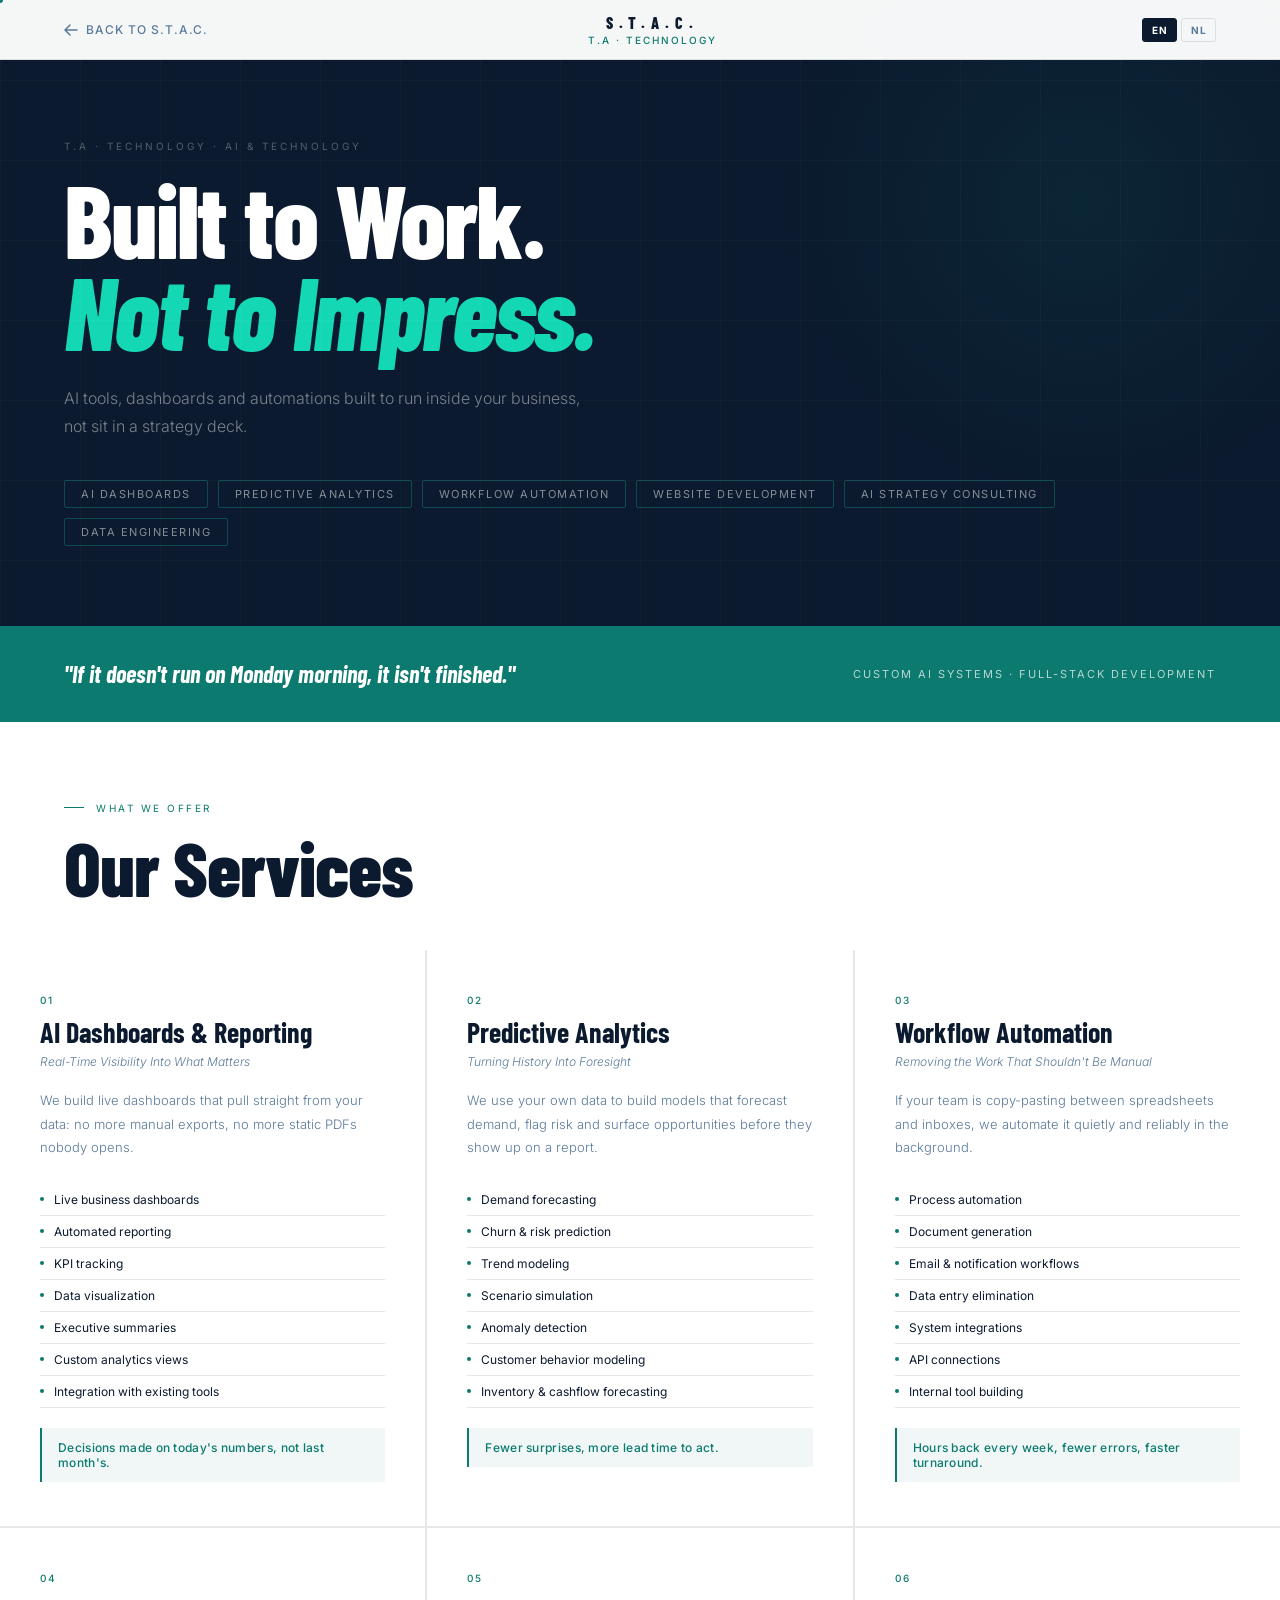
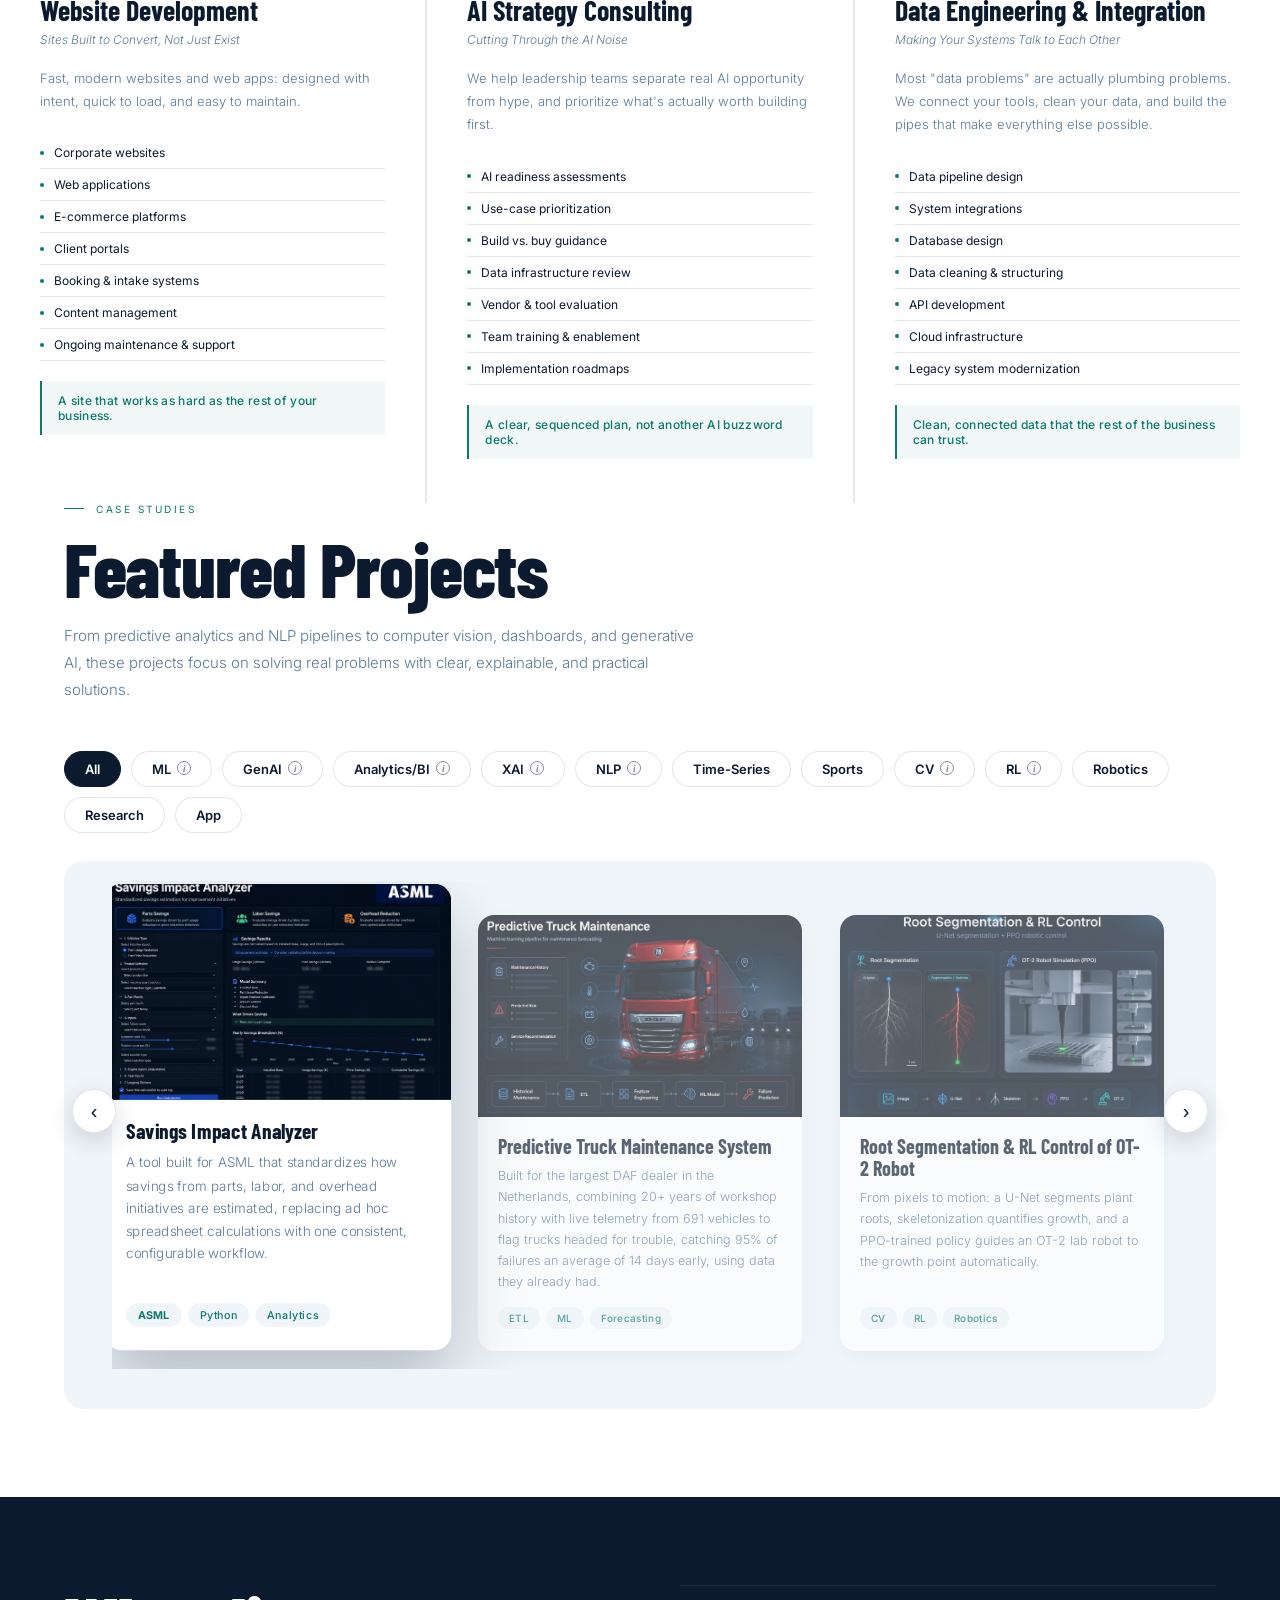
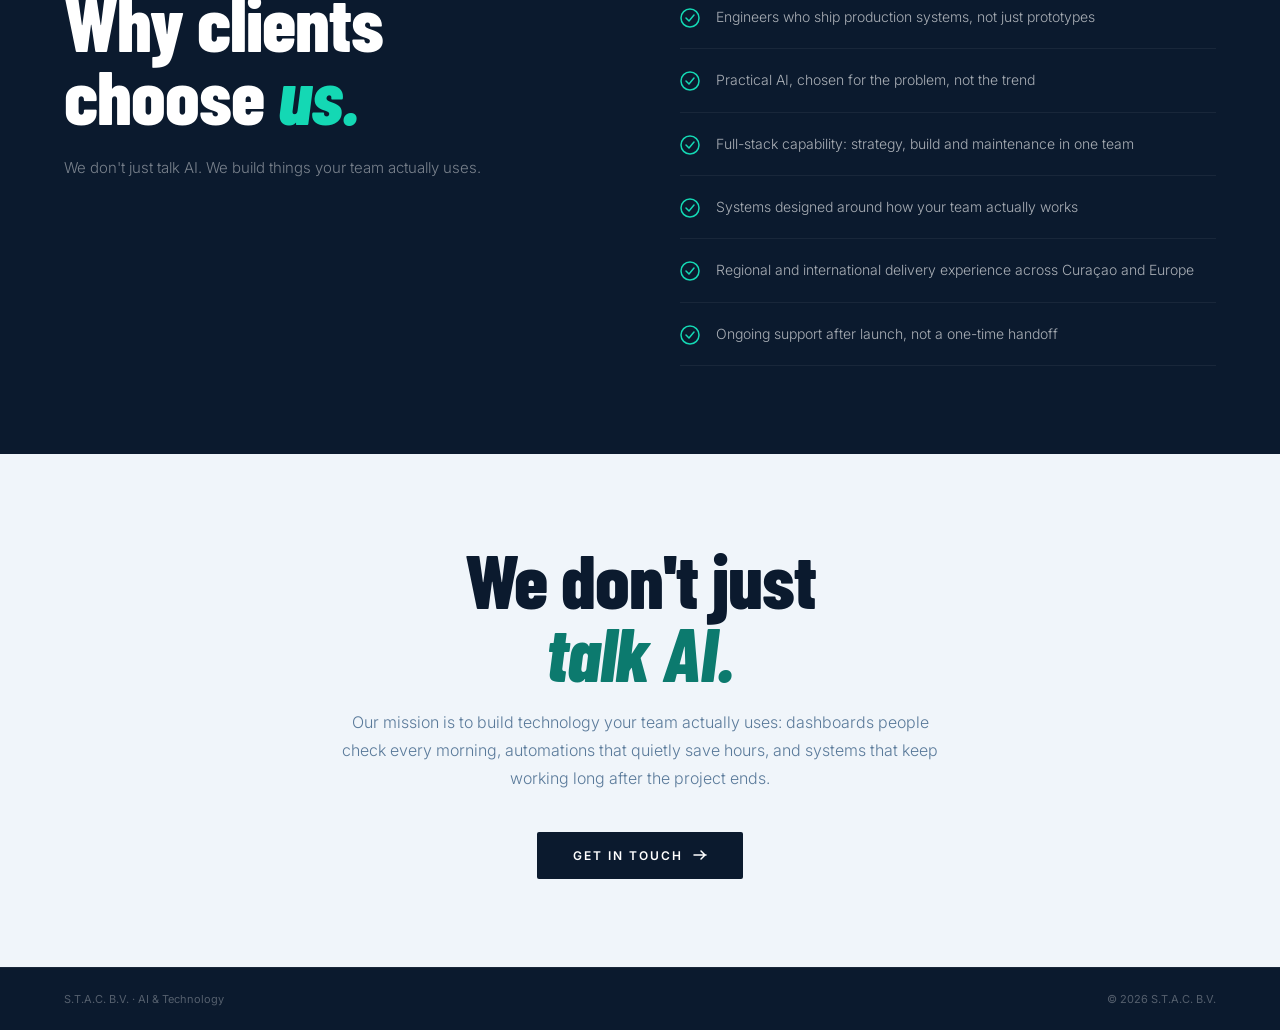
==== commit 83c98b62: "Add finance & marketing case studies, EN/NL toggle on all pages, process section - Add 12 new showca" ====
--- a/ai-technology.html
+++ b/ai-technology.html
@@ -35,7 +35,10 @@
 .nav-logo{font-family:'Barlow Condensed',sans-serif;font-weight:800;font-size:16px;letter-spacing:6px;color:var(--navy);}
 .nav-tag{font-size:10px;letter-spacing:2px;text-transform:uppercase;color:var(--teal);font-weight:500;}
 .nav-center{display:flex;flex-direction:column;align-items:center;gap:2px;}
-.nav-spacer{width:120px;}
+.nav-spacer{width:120px;display:flex;justify-content:flex-end;}
+.lang-toggle{display:flex;gap:4px;}
+.lb{padding:5px 9px;font-size:10px;font-weight:700;letter-spacing:.5px;border:1px solid var(--border);border-radius:3px;background:transparent;color:var(--muted);cursor:pointer;font-family:'Inter',sans-serif;transition:background .2s,color .2s;}
+.lb.on{background:var(--navy);border-color:var(--navy);color:#fff;}
 
 /* HERO */
 .hero{background:var(--navy);padding:140px 64px 80px;position:relative;overflow:hidden;}
@@ -43,7 +46,7 @@
 @keyframes orb{0%,100%{transform:translate(0,0);}50%{transform:translate(-30px,30px);}}
 .hero-grid{position:absolute;inset:0;background-image:linear-gradient(rgba(255,255,255,.025) 1px,transparent 1px),linear-gradient(90deg,rgba(255,255,255,.025) 1px,transparent 1px);background-size:80px 80px;pointer-events:none;}
 .hero-label{font-size:10px;letter-spacing:3px;text-transform:uppercase;color:rgba(255,255,255,0.3);margin-bottom:20px;}
-.hero-h1{font-family:'Barlow Condensed',sans-serif;font-weight:800;font-size:clamp(52px,8vw,112px);line-height:.9;letter-spacing:-2px;color:#fff;margin-bottom:12px;}
+.hero-h1{font-family:'Barlow Condensed',sans-serif;font-weight:800;font-size:clamp(30px,8vw,112px);line-height:.9;letter-spacing:-2px;color:#fff;margin-bottom:12px;}
 .hero-h1 em{font-style:italic;color:var(--teal2);}
 .hero-sub{font-size:16px;color:rgba(255,255,255,0.45);font-weight:300;line-height:1.75;max-width:520px;margin-top:28px;}
 .hero-tags{display:flex;flex-wrap:wrap;gap:10px;margin-top:40px;}
@@ -58,7 +61,7 @@
 .section{padding:88px 64px;}
 .s-label{font-size:10px;letter-spacing:2.5px;text-transform:uppercase;color:var(--teal);margin-bottom:16px;display:flex;align-items:center;gap:12px;}
 .s-label::before{content:'';width:20px;height:1px;background:var(--teal);}
-.s-h2{font-family:'Barlow Condensed',sans-serif;font-weight:800;font-size:clamp(48px,6vw,80px);line-height:.95;letter-spacing:-1px;color:var(--navy);margin-bottom:48px;}
+.s-h2{font-family:'Barlow Condensed',sans-serif;font-weight:800;font-size:clamp(32px,6vw,80px);line-height:.95;letter-spacing:-1px;color:var(--navy);margin-bottom:48px;}
 
 /* SERVICE CARDS */
 .services-grid{display:grid;grid-template-columns:repeat(3,1fr);gap:2px;background:var(--border);}
@@ -79,7 +82,7 @@
 .why{background:var(--navy);padding:88px 64px;}
 .why-grid{display:grid;grid-template-columns:1fr 1fr;gap:80px;align-items:start;}
 .why-left{}
-.why-h2{font-family:'Barlow Condensed',sans-serif;font-weight:800;font-size:clamp(48px,6vw,80px);line-height:.95;letter-spacing:-1px;color:#fff;margin-bottom:8px;}
+.why-h2{font-family:'Barlow Condensed',sans-serif;font-weight:800;font-size:clamp(32px,6vw,80px);line-height:.95;letter-spacing:-1px;color:#fff;margin-bottom:8px;}
 .why-h2 em{font-style:italic;color:var(--teal2);}
 .why-sub{font-size:15px;color:rgba(255,255,255,0.45);font-weight:300;line-height:1.75;max-width:440px;margin-top:24px;}
 .why-list{display:flex;flex-direction:column;gap:0;border-top:1px solid rgba(255,255,255,0.08);}
@@ -89,7 +92,7 @@
 
 /* VALUE PROP */
 .value{background:var(--off);padding:88px 64px;text-align:center;}
-.value-h2{font-family:'Barlow Condensed',sans-serif;font-weight:800;font-size:clamp(48px,6vw,80px);line-height:.95;letter-spacing:-1px;color:var(--navy);margin-bottom:12px;}
+.value-h2{font-family:'Barlow Condensed',sans-serif;font-weight:800;font-size:clamp(32px,6vw,80px);line-height:.95;letter-spacing:-1px;color:var(--navy);margin-bottom:12px;}
 .value-h2 em{font-style:italic;color:var(--teal);}
 .value-sub{font-size:16px;color:var(--muted);font-weight:300;line-height:1.75;max-width:600px;margin:20px auto 40px;}
 .value-cta{display:inline-flex;align-items:center;gap:10px;padding:16px 36px;background:var(--navy);color:#fff;font-size:12px;font-weight:600;letter-spacing:2px;text-transform:uppercase;text-decoration:none;border-radius:2px;transition:opacity .2s;}
@@ -109,10 +112,12 @@
 @media(max-width:900px){
   nav{padding:0 16px;}
   .nav-back-label{display:none;}
-  .nav-spacer{width:24px;}
+  .nav-spacer{width:auto;}
+  .lb{padding:4px 7px;font-size:9px;}
   .nav-tag{display:none;}
   .hero,.section,.why,.value{padding-left:24px;padding-right:24px;}
   .intro{flex-direction:column;gap:16px;padding:24px;}
+  .intro-badge{white-space:normal;text-align:center;}
   .services-grid{grid-template-columns:1fr;}
   .why-grid{grid-template-columns:1fr;}
   footer{flex-direction:column;gap:12px;text-align:center;padding:24px;}
@@ -242,7 +247,7 @@
 .fp-card3-body p{font-size:12.5px;color:var(--muted);line-height:1.7;font-weight:300;margin-bottom:14px;flex:1;}
 .fp-tags3{display:flex;flex-wrap:wrap;gap:6px;}
 .fp-tags3 span{font-size:10px;padding:5px 11px;background:var(--off);border-radius:14px;color:var(--teal);letter-spacing:.3px;font-weight:500;}
-.fp-tags3 span.co{background:var(--navy);color:#fff;font-weight:600;}
+.fp-tags3 span.co{font-weight:700;}
 .fp-arrow3{position:absolute;top:calc(50% - 24px);transform:translateY(-50%);width:44px;height:44px;border-radius:50%;background:#fff;border:1px solid var(--border);color:var(--navy);display:flex;align-items:center;justify-content:center;font-size:20px;line-height:1;cursor:pointer;box-shadow:0 8px 24px rgba(11,26,46,.16);z-index:5;transition:background .2s,color .2s;}
 .fp-arrow3:hover{background:var(--navy);color:#fff;}
 .fp-arrow3.prev{left:8px;}
@@ -280,23 +285,28 @@
 <nav>
   <a class="nav-back" href="index.html">
     <svg width="14" height="14" viewBox="0 0 14 14" fill="none"><path d="M13 7H1M6 2L1 7l5 5" stroke="currentColor" stroke-width="1.5" stroke-linecap="round" stroke-linejoin="round"/></svg>
-    <span class="nav-back-label">Back to S.T.A.C.</span>
+    <span class="nav-back-label" data-nl="Terug naar S.T.A.C.">Back to S.T.A.C.</span>
   </a>
   <div class="nav-center">
     <div class="nav-logo">S.T.A.C.</div>
     <div class="nav-tag">T.A · Technology</div>
   </div>
-  <div class="nav-spacer"></div>
+  <div class="nav-spacer">
+    <div class="lang-toggle">
+      <button class="lb" id="ben">EN</button>
+      <button class="lb" id="bnl">NL</button>
+    </div>
+  </div>
 </nav>
 
 <!-- HERO -->
 <div class="hero">
   <div class="hero-orb"></div>
   <div class="hero-grid"></div>
-  <div class="hero-label">T.A · Technology · AI & Technology</div>
-  <h1 class="hero-h1">Built to Work.<br/><em>Not to Impress.</em></h1>
-  <p class="hero-sub">AI tools, dashboards and automations built to run inside your business, not sit in a strategy deck.</p>
-  <div class="hero-tags">
+  <div class="hero-label" data-nl="T.A · Technologie · AI &amp; Technologie">T.A · Technology · AI & Technology</div>
+  <h1 class="hero-h1" data-nl="Gebouwd om te Werken.&lt;br/&gt;&lt;em&gt;Niet om te Imponeren.&lt;/em&gt;">Built to Work.<br/><em>Not to Impress.</em></h1>
+  <p class="hero-sub" data-nl="AI-tools, dashboards en automatiseringen gebouwd om in uw bedrijf te draaien, niet om in een strategiedocument te blijven staan.">AI tools, dashboards and automations built to run inside your business, not sit in a strategy deck.</p>
+  <div class="hero-tags" data-nl="&lt;span class=&quot;hero-tag&quot;&gt;AI-dashboards&lt;/span&gt;&lt;span class=&quot;hero-tag&quot;&gt;Voorspellende Analyse&lt;/span&gt;&lt;span class=&quot;hero-tag&quot;&gt;Workflowautomatisering&lt;/span&gt;&lt;span class=&quot;hero-tag&quot;&gt;Websiteontwikkeling&lt;/span&gt;&lt;span class=&quot;hero-tag&quot;&gt;AI-strategieadvies&lt;/span&gt;&lt;span class=&quot;hero-tag&quot;&gt;Data-engineering&lt;/span&gt;">
     <span class="hero-tag">AI Dashboards</span>
     <span class="hero-tag">Predictive Analytics</span>
     <span class="hero-tag">Workflow Automation</span>
@@ -308,15 +318,15 @@
 
 <!-- INTRO STRIP -->
 <div class="intro">
-  <div class="intro-text">"If it doesn't run on Monday morning, it isn't finished."</div>
-  <div class="intro-badge">Custom AI Systems · Full-Stack Development</div>
+  <div class="intro-text" data-nl="&quot;Als het maandagochtend niet draait, is het niet af.&quot;">"If it doesn't run on Monday morning, it isn't finished."</div>
+  <div class="intro-badge" data-nl="AI-systemen op Maat · Full-Stack Ontwikkeling">Custom AI Systems · Full-Stack Development</div>
 </div>
 
 <!-- SERVICES -->
 <div class="section" style="background:#fff;padding-top:80px;padding-bottom:0;">
   <div class="rv">
-    <div class="s-label">What we offer</div>
-    <h2 class="s-h2">Our Services</h2>
+    <div class="s-label" data-nl="Wat wij bieden">What we offer</div>
+    <h2 class="s-h2" data-nl="Onze Diensten">Our Services</h2>
   </div>
 </div>
 <div class="services-grid rv">
@@ -325,9 +335,9 @@
   <div class="svc-card">
     <div class="svc-num">01</div>
     <div class="svc-title">AI Dashboards & Reporting</div>
-    <div class="svc-subtitle">Real-Time Visibility Into What Matters</div>
-    <p class="svc-body">We build live dashboards that pull straight from your data: no more manual exports, no more static PDFs nobody opens.</p>
-    <ul class="svc-list">
+    <div class="svc-subtitle" data-nl="Realtime Inzicht in Wat Ertoe Doet">Real-Time Visibility Into What Matters</div>
+    <p class="svc-body" data-nl="Wij bouwen live dashboards die rechtstreeks uit uw data putten: geen handmatige exports meer, geen statische pdf's die niemand opent.">We build live dashboards that pull straight from your data: no more manual exports, no more static PDFs nobody opens.</p>
+    <ul class="svc-list" data-nl="&lt;li&gt;Live bedrijfsdashboards&lt;/li&gt;&lt;li&gt;Geautomatiseerde rapportage&lt;/li&gt;&lt;li&gt;KPI-tracking&lt;/li&gt;&lt;li&gt;Datavisualisatie&lt;/li&gt;&lt;li&gt;Directiesamenvattingen&lt;/li&gt;&lt;li&gt;Aangepaste analyseweergaven&lt;/li&gt;&lt;li&gt;Integratie met bestaande tools&lt;/li&gt;">
       <li>Live business dashboards</li>
       <li>Automated reporting</li>
       <li>KPI tracking</li>
@@ -336,16 +346,16 @@
       <li>Custom analytics views</li>
       <li>Integration with existing tools</li>
     </ul>
-    <div class="svc-outcome">Decisions made on today's numbers, not last month's.</div>
+    <div class="svc-outcome" data-nl="Beslissingen gebaseerd op de cijfers van vandaag, niet die van vorige maand.">Decisions made on today's numbers, not last month's.</div>
   </div>
 
   <!-- 2 Predictive Analytics -->
   <div class="svc-card">
     <div class="svc-num">02</div>
     <div class="svc-title">Predictive Analytics</div>
-    <div class="svc-subtitle">Turning History Into Foresight</div>
-    <p class="svc-body">We use your own data to build models that forecast demand, flag risk and surface opportunities before they show up on a report.</p>
-    <ul class="svc-list">
+    <div class="svc-subtitle" data-nl="Geschiedenis Omzetten in Vooruitzicht">Turning History Into Foresight</div>
+    <p class="svc-body" data-nl="Wij gebruiken uw eigen data om modellen te bouwen die vraag voorspellen, risico's signaleren en kansen zichtbaar maken voordat ze in een rapport verschijnen.">We use your own data to build models that forecast demand, flag risk and surface opportunities before they show up on a report.</p>
+    <ul class="svc-list" data-nl="&lt;li&gt;Vraagvoorspelling&lt;/li&gt;&lt;li&gt;Verloop- &amp; risicovoorspelling&lt;/li&gt;&lt;li&gt;Trendmodellering&lt;/li&gt;&lt;li&gt;Scenariosimulatie&lt;/li&gt;&lt;li&gt;Anomaliedetectie&lt;/li&gt;&lt;li&gt;Klantgedragmodellering&lt;/li&gt;&lt;li&gt;Voorraad- &amp; cashflowprognoses&lt;/li&gt;">
       <li>Demand forecasting</li>
       <li>Churn & risk prediction</li>
       <li>Trend modeling</li>
@@ -354,16 +364,16 @@
       <li>Customer behavior modeling</li>
       <li>Inventory & cashflow forecasting</li>
     </ul>
-    <div class="svc-outcome">Fewer surprises, more lead time to act.</div>
+    <div class="svc-outcome" data-nl="Minder verrassingen, meer tijd om te handelen.">Fewer surprises, more lead time to act.</div>
   </div>
 
   <!-- 3 Workflow Automation -->
   <div class="svc-card">
     <div class="svc-num">03</div>
     <div class="svc-title">Workflow Automation</div>
-    <div class="svc-subtitle">Removing the Work That Shouldn't Be Manual</div>
-    <p class="svc-body">If your team is copy-pasting between spreadsheets and inboxes, we automate it quietly and reliably in the background.</p>
-    <ul class="svc-list">
+    <div class="svc-subtitle" data-nl="Werk Wegnemen Dat Niet Handmatig Zou Moeten Zijn">Removing the Work That Shouldn't Be Manual</div>
+    <p class="svc-body" data-nl="Als uw team aan het kopiëren en plakken is tussen spreadsheets en inboxen, automatiseren wij dat stil en betrouwbaar op de achtergrond.">If your team is copy-pasting between spreadsheets and inboxes, we automate it quietly and reliably in the background.</p>
+    <ul class="svc-list" data-nl="&lt;li&gt;Procesautomatisering&lt;/li&gt;&lt;li&gt;Documentgeneratie&lt;/li&gt;&lt;li&gt;E-mail- en meldingsworkflows&lt;/li&gt;&lt;li&gt;Elimineren van handmatige data-invoer&lt;/li&gt;&lt;li&gt;Systeemintegraties&lt;/li&gt;&lt;li&gt;API-koppelingen&lt;/li&gt;&lt;li&gt;Bouw van interne tools&lt;/li&gt;">
       <li>Process automation</li>
       <li>Document generation</li>
       <li>Email & notification workflows</li>
@@ -372,16 +382,16 @@
       <li>API connections</li>
       <li>Internal tool building</li>
     </ul>
-    <div class="svc-outcome">Hours back every week, fewer errors, faster turnaround.</div>
+    <div class="svc-outcome" data-nl="Elke week uren terug, minder fouten, snellere doorlooptijd.">Hours back every week, fewer errors, faster turnaround.</div>
   </div>
 
   <!-- 4 Website Development -->
   <div class="svc-card">
     <div class="svc-num">04</div>
     <div class="svc-title">Website Development</div>
-    <div class="svc-subtitle">Sites Built to Convert, Not Just Exist</div>
-    <p class="svc-body">Fast, modern websites and web apps: designed with intent, quick to load, and easy to maintain.</p>
-    <ul class="svc-list">
+    <div class="svc-subtitle" data-nl="Websites Gebouwd om te Converteren, Niet Alleen om te Bestaan">Sites Built to Convert, Not Just Exist</div>
+    <p class="svc-body" data-nl="Snelle, moderne websites en webapplicaties: doelgericht ontworpen, snel ladend en eenvoudig te onderhouden.">Fast, modern websites and web apps: designed with intent, quick to load, and easy to maintain.</p>
+    <ul class="svc-list" data-nl="&lt;li&gt;Bedrijfswebsites&lt;/li&gt;&lt;li&gt;Webapplicaties&lt;/li&gt;&lt;li&gt;E-commerceplatforms&lt;/li&gt;&lt;li&gt;Klantportalen&lt;/li&gt;&lt;li&gt;Boekings- en intakesystemen&lt;/li&gt;&lt;li&gt;Contentbeheer&lt;/li&gt;&lt;li&gt;Doorlopend onderhoud &amp; support&lt;/li&gt;">
       <li>Corporate websites</li>
       <li>Web applications</li>
       <li>E-commerce platforms</li>
@@ -390,16 +400,16 @@
       <li>Content management</li>
       <li>Ongoing maintenance & support</li>
     </ul>
-    <div class="svc-outcome">A site that works as hard as the rest of your business.</div>
+    <div class="svc-outcome" data-nl="Een site die net zo hard werkt als de rest van uw bedrijf.">A site that works as hard as the rest of your business.</div>
   </div>
 
   <!-- 5 AI Strategy Consulting -->
   <div class="svc-card">
     <div class="svc-num">05</div>
     <div class="svc-title">AI Strategy Consulting</div>
-    <div class="svc-subtitle">Cutting Through the AI Noise</div>
-    <p class="svc-body">We help leadership teams separate real AI opportunity from hype, and prioritize what's actually worth building first.</p>
-    <ul class="svc-list">
+    <div class="svc-subtitle" data-nl="Duidelijkheid Scheppen in de AI-ruis">Cutting Through the AI Noise</div>
+    <p class="svc-body" data-nl="Wij helpen directieteams echte AI-kansen te onderscheiden van hype, en te prioriteren wat het eerst de moeite waard is om te bouwen.">We help leadership teams separate real AI opportunity from hype, and prioritize what's actually worth building first.</p>
+    <ul class="svc-list" data-nl="&lt;li&gt;AI-gereedheidsbeoordelingen&lt;/li&gt;&lt;li&gt;Prioritering van use cases&lt;/li&gt;&lt;li&gt;Advies bouwen vs. kopen&lt;/li&gt;&lt;li&gt;Beoordeling data-infrastructuur&lt;/li&gt;&lt;li&gt;Evaluatie leveranciers &amp; tools&lt;/li&gt;&lt;li&gt;Teamtraining &amp; begeleiding&lt;/li&gt;&lt;li&gt;Implementatieroadmaps&lt;/li&gt;">
       <li>AI readiness assessments</li>
       <li>Use-case prioritization</li>
       <li>Build vs. buy guidance</li>
@@ -408,16 +418,16 @@
       <li>Team training & enablement</li>
       <li>Implementation roadmaps</li>
     </ul>
-    <div class="svc-outcome">A clear, sequenced plan, not another AI buzzword deck.</div>
+    <div class="svc-outcome" data-nl="Een helder, gefaseerd plan, geen zoveelste AI-buzzworddocument.">A clear, sequenced plan, not another AI buzzword deck.</div>
   </div>
 
   <!-- 6 Data Engineering & Integration -->
   <div class="svc-card">
     <div class="svc-num">06</div>
     <div class="svc-title">Data Engineering & Integration</div>
-    <div class="svc-subtitle">Making Your Systems Talk to Each Other</div>
-    <p class="svc-body">Most "data problems" are actually plumbing problems. We connect your tools, clean your data, and build the pipes that make everything else possible.</p>
-    <ul class="svc-list">
+    <div class="svc-subtitle" data-nl="Uw Systemen Met Elkaar Laten Communiceren">Making Your Systems Talk to Each Other</div>
+    <p class="svc-body" data-nl="De meeste 'dataproblemen' zijn eigenlijk leidingproblemen. Wij koppelen uw tools, ruimen uw data op en bouwen de verbindingen die al het andere mogelijk maken.">Most "data problems" are actually plumbing problems. We connect your tools, clean your data, and build the pipes that make everything else possible.</p>
+    <ul class="svc-list" data-nl="&lt;li&gt;Ontwerp datapijplijnen&lt;/li&gt;&lt;li&gt;Systeemintegraties&lt;/li&gt;&lt;li&gt;Databaseontwerp&lt;/li&gt;&lt;li&gt;Data-opschoning &amp; structurering&lt;/li&gt;&lt;li&gt;API-ontwikkeling&lt;/li&gt;&lt;li&gt;Cloudinfrastructuur&lt;/li&gt;&lt;li&gt;Modernisering legacysystemen&lt;/li&gt;">
       <li>Data pipeline design</li>
       <li>System integrations</li>
       <li>Database design</li>
@@ -426,7 +436,7 @@
       <li>Cloud infrastructure</li>
       <li>Legacy system modernization</li>
     </ul>
-    <div class="svc-outcome">Clean, connected data that the rest of the business can trust.</div>
+    <div class="svc-outcome" data-nl="Schone, gekoppelde data waar de rest van het bedrijf op kan vertrouwen.">Clean, connected data that the rest of the business can trust.</div>
   </div>
 
 </div>
@@ -435,24 +445,24 @@
 <!-- FEATURED PROJECTS -->
 <div class="section" style="background:#fff;padding-top:0;">
   <div class="rv">
-    <div class="s-label">Case Studies</div>
-    <h2 class="s-h2">Featured Projects</h2>
-  </div>
-  <p class="fp-lede rv">From predictive analytics and NLP pipelines to computer vision, dashboards, and generative AI, these projects focus on solving real problems with clear, explainable, and practical solutions.</p>
+    <div class="s-label" data-nl="Praktijkvoorbeelden">Case Studies</div>
+    <h2 class="s-h2" data-nl="Uitgelichte Projecten">Featured Projects</h2>
+  </div>
+  <p class="fp-lede rv" data-nl="Van voorspellende analyses en NLP-pipelines tot computer vision, dashboards en generatieve AI: deze projecten zijn gericht op het oplossen van echte problemen met heldere, verklaarbare en praktische oplossingen.">From predictive analytics and NLP pipelines to computer vision, dashboards, and generative AI, these projects focus on solving real problems with clear, explainable, and practical solutions.</p>
 
     <div class="fp-filters rv">
-    <button class="fp-filter-btn active" data-filter="all">All</button>
+    <button class="fp-filter-btn active" data-filter="all" data-nl="Alle">All</button>
     <button class="fp-filter-btn" data-filter="ml">ML<span class="fp-info-dot" tabindex="0" data-tip="Machine Learning" aria-label="Machine Learning">i</span></button>
     <button class="fp-filter-btn" data-filter="genai">GenAI<span class="fp-info-dot" tabindex="0" data-tip="Generative AI" aria-label="Generative AI">i</span></button>
     <button class="fp-filter-btn" data-filter="analytics">Analytics/BI<span class="fp-info-dot" tabindex="0" data-tip="Analytics & Business Intelligence" aria-label="Analytics and Business Intelligence">i</span></button>
     <button class="fp-filter-btn" data-filter="xai">XAI<span class="fp-info-dot" tabindex="0" data-tip="Explainable AI" aria-label="Explainable AI">i</span></button>
     <button class="fp-filter-btn" data-filter="nlp">NLP<span class="fp-info-dot" tabindex="0" data-tip="Natural Language Processing" aria-label="Natural Language Processing">i</span></button>
-    <button class="fp-filter-btn" data-filter="timeseries">Time-Series</button>
-    <button class="fp-filter-btn" data-filter="sports">Sports</button>
+    <button class="fp-filter-btn" data-filter="timeseries" data-nl="Tijdreeksen">Time-Series</button>
+    <button class="fp-filter-btn" data-filter="sports" data-nl="Sport">Sports</button>
     <button class="fp-filter-btn" data-filter="cv">CV<span class="fp-info-dot" tabindex="0" data-tip="Computer Vision" aria-label="Computer Vision">i</span></button>
     <button class="fp-filter-btn" data-filter="rl">RL<span class="fp-info-dot" tabindex="0" data-tip="Reinforcement Learning" aria-label="Reinforcement Learning">i</span></button>
-    <button class="fp-filter-btn" data-filter="robotics">Robotics</button>
-    <button class="fp-filter-btn" data-filter="research">Research</button>
+    <button class="fp-filter-btn" data-filter="robotics" data-nl="Robotica">Robotics</button>
+    <button class="fp-filter-btn" data-filter="research" data-nl="Onderzoek">Research</button>
     <button class="fp-filter-btn" data-filter="app">App</button>
   </div>
 
@@ -463,31 +473,31 @@
         <div class="fp-card3-img"><img src="images/savings_impact_analyzer.png" alt="Savings Impact Analyzer" loading="lazy"/></div>
         <div class="fp-card3-body">
           <h4>Savings Impact Analyzer</h4>
-          <p>A tool built for ASML that standardizes how savings from parts, labor, and overhead initiatives are estimated, replacing ad hoc spreadsheet calculations with one consistent, configurable workflow.</p>
+          <p data-nl="Een tool gebouwd voor ASML die standaardiseert hoe besparingen uit onderdelen-, arbeids- en overheadinitiatieven worden geschat, en ad-hoc spreadsheetberekeningen vervangt door één consistente, configureerbare workflow.">A tool built for ASML that standardizes how savings from parts, labor, and overhead initiatives are estimated, replacing ad hoc spreadsheet calculations with one consistent, configurable workflow.</p>
           <div class="fp-tags3"><span class="co">ASML</span><span>Python</span><span>Analytics</span></div>
         </div>
       </div>
       <div class="fp-card3" data-tags="ml,timeseries">
         <div class="fp-card3-img"><img src="images/predictive_truck_maintinance.png" alt="Predictive Truck Maintenance System" loading="lazy"/></div>
         <div class="fp-card3-body">
-          <h4>Predictive Truck Maintenance System</h4>
-          <p>Built for the largest DAF dealer in the Netherlands, combining 20+ years of workshop history with live telemetry from 691 vehicles to flag trucks headed for trouble, catching 95% of failures an average of 14 days early, using data they already had.</p>
-          <div class="fp-tags3"><span>ETL</span><span>ML</span><span>Forecasting</span></div>
+          <h4 data-nl="Voorspellend Onderhoudssysteem voor Vrachtwagens">Predictive Truck Maintenance System</h4>
+          <p data-nl="Gebouwd voor de grootste DAF-dealer van Nederland, met een combinatie van 20+ jaar werkplaatsgeschiedenis en live telemetrie van 691 voertuigen om vrachtwagens te signaleren die op problemen afstevenen, waarbij 95% van de storingen gemiddeld 14 dagen vroeger wordt opgespoord, met data die al voorhanden was.">Built for the largest DAF dealer in the Netherlands, combining 20+ years of workshop history with live telemetry from 691 vehicles to flag trucks headed for trouble, catching 95% of failures an average of 14 days early, using data they already had.</p>
+          <div class="fp-tags3"><span>ETL</span><span>ML</span><span data-nl="Prognoses">Forecasting</span></div>
         </div>
       </div>
       <div class="fp-card3" data-tags="cv,rl,robotics">
         <div class="fp-card3-img"><img src="images/root_segmentation.png" alt="Root Segmentation &amp; RL Control of OT-2 Robot" loading="lazy"/></div>
         <div class="fp-card3-body">
           <h4>Root Segmentation &amp; RL Control of OT-2 Robot</h4>
-          <p>From pixels to motion: a U-Net segments plant roots, skeletonization quantifies growth, and a PPO-trained policy guides an OT-2 lab robot to the growth point automatically.</p>
-          <div class="fp-tags3"><span>CV</span><span>RL</span><span>Robotics</span></div>
+          <p data-nl="Van pixels naar beweging: een U-Net segmenteert plantwortels, skeletonisatie kwantificeert de groei, en een met PPO getraind beleid stuurt een OT-2-labrobot automatisch naar het groeipunt.">From pixels to motion: a U-Net segments plant roots, skeletonization quantifies growth, and a PPO-trained policy guides an OT-2 lab robot to the growth point automatically.</p>
+          <div class="fp-tags3"><span>CV</span><span>RL</span><span data-nl="Robotica">Robotics</span></div>
         </div>
       </div>
       <div class="fp-card3" data-tags="nlp,ml,app">
         <div class="fp-card3-img"><img src="images/sense_ai.png" alt="SenseAI" loading="lazy"/></div>
         <div class="fp-card3-body">
           <h4>SenseAI</h4>
-          <p>A speech-to-emotion pipeline that transcribes, segments, and classifies audio, surfacing the exact frustrated or excited moments in a call or interview.</p>
+          <p data-nl="Een spraak-naar-emotie-pipeline die audio transcribeert, segmenteert en classificeert, en precies de gefrustreerde of enthousiaste momenten in een gesprek of interview blootlegt.">A speech-to-emotion pipeline that transcribes, segments, and classifies audio, surfacing the exact frustrated or excited moments in a call or interview.</p>
           <div class="fp-tags3"><span>NLP</span><span>Speech AI</span><span>FastAPI</span></div>
         </div>
       </div>
@@ -495,7 +505,7 @@
         <div class="fp-card3-img"><img src="images/arboreal.png" alt="Arboreal" loading="lazy"/></div>
         <div class="fp-card3-body">
           <h4>Arboreal</h4>
-          <p>A CNN trained on urban tree species with Grad-CAM overlays, so every prediction shows what the model actually used to decide, built for conservation and inventory review.</p>
+          <p data-nl="Een CNN getraind op stedelijke boomsoorten met Grad-CAM-overlays, zodat elke voorspelling laat zien waar het model zijn beslissing daadwerkelijk op baseerde, gebouwd voor natuurbehoud en inventarisatie.">A CNN trained on urban tree species with Grad-CAM overlays, so every prediction shows what the model actually used to decide, built for conservation and inventory review.</p>
           <div class="fp-tags3"><span>CV</span><span>Deep Learning</span><span>XAI</span></div>
         </div>
       </div>
@@ -503,7 +513,7 @@
         <div class="fp-card3-img"><img src="images/sdg_6_powerbi.png" alt="SDG-6 Water &amp; Sanitation" loading="lazy"/></div>
         <div class="fp-card3-body">
           <h4>SDG-6 Water &amp; Sanitation</h4>
-          <p>A multi-page Power BI report modeling WASH data with KPI tiles, correlation toggles, maps, and narrative bookmarks, built for policy framing.</p>
+          <p data-nl="Een meerpagina Power BI-rapport dat WASH-data modelleert met KPI-tegels, correlatie-schakelaars, kaarten en verhalende bladwijzers, gebouwd voor beleidsvorming.">A multi-page Power BI report modeling WASH data with KPI tiles, correlation toggles, maps, and narrative bookmarks, built for policy framing.</p>
           <div class="fp-tags3"><span>Power BI</span><span>DAX</span><span>Storytelling</span></div>
         </div>
       </div>
@@ -511,48 +521,48 @@
         <div class="fp-card3-img"><img src="images/nac_breda.png" alt="NAC Breda Player Insights" loading="lazy"/></div>
         <div class="fp-card3-body">
           <h4>NAC Breda Player Insights</h4>
-          <p>Cleaned and repaired scouting tables, then analyzed goal-contribution signals such as shots per 90, shot-on-target percentage, assists, and duels by position and age to produce a concise shortlist.</p>
-          <div class="fp-tags3"><span>Python</span><span>Sports Analytics</span><span>EDA</span></div>
+          <p data-nl="Scoutingtabellen opgeschoond en hersteld, waarna doelbijdrage-signalen zoals schoten per 90 minuten, schotpercentage op doel, assists en duels per positie en leeftijd werden geanalyseerd om een beknopte shortlist samen te stellen.">Cleaned and repaired scouting tables, then analyzed goal-contribution signals such as shots per 90, shot-on-target percentage, assists, and duels by position and age to produce a concise shortlist.</p>
+          <div class="fp-tags3"><span>Python</span><span data-nl="Sportanalyse">Sports Analytics</span><span>EDA</span></div>
         </div>
       </div>
       <div class="fp-card3" data-tags="genai,nlp,app">
         <div class="fp-card3-img"><img src="images/marbet.png" alt="Marbet Trip Assistant" loading="lazy"/></div>
         <div class="fp-card3-body">
           <h4>Marbet Trip Assistant</h4>
-          <p>A Streamlit chatbot grounded on curated trip data (itinerary, Wi-Fi, spa, packing, visa) using a Chroma vector database and a local Llama 3 model through Ollama.</p>
+          <p data-nl="Een Streamlit-chatbot gebaseerd op samengestelde reisdata (reisschema, wifi, spa, inpakken, visum), met een Chroma-vectordatabase en een lokaal Llama 3-model via Ollama.">A Streamlit chatbot grounded on curated trip data (itinerary, Wi-Fi, spa, packing, visa) using a Chroma vector database and a local Llama 3 model through Ollama.</p>
           <div class="fp-tags3"><span>GenAI</span><span>RAG</span><span>Streamlit</span></div>
         </div>
       </div>
       <div class="fp-card3" data-tags="ml,sports,analytics">
         <div class="fp-card3-img"><img src="images/epl_analytics.png" alt="EPL Match &amp; Player Analytics" loading="lazy"/></div>
         <div class="fp-card3-body">
-          <h4>EPL Match &amp; Player Analytics</h4>
-          <p>Match-outcome and player-value models comparing classical and gradient-boosted approaches on league performance data.</p>
-          <div class="fp-tags3"><span>ML</span><span>Sports Analytics</span><span>XGBoost</span></div>
+          <h4 data-nl="EPL Wedstrijd- en Spelersanalyse">EPL Match &amp; Player Analytics</h4>
+          <p data-nl="Modellen voor wedstrijduitslagen en spelerswaarde die klassieke en gradient-boosted methoden vergelijken op basis van competitieprestatiedata.">Match-outcome and player-value models comparing classical and gradient-boosted approaches on league performance data.</p>
+          <div class="fp-tags3"><span>ML</span><span data-nl="Sportanalyse">Sports Analytics</span><span>XGBoost</span></div>
         </div>
       </div>
       <div class="fp-card3" data-tags="genai">
         <div class="fp-card3-img"><img src="images/gen_ai.png" alt="Gen-AI Storyboards" loading="lazy"/></div>
         <div class="fp-card3-body">
           <h4>Gen-AI Storyboards</h4>
-          <p>Compared ComfyUI against Automatic1111 and WebUI, enforcing character consistency across frames with fixed seeds and anchor phrasing for fast, coherent visual narratives.</p>
-          <div class="fp-tags3"><span>GenAI</span><span>Prompt Engineering</span><span>ComfyUI</span></div>
+          <p data-nl="Vergeleek ComfyUI met Automatic1111 en WebUI, met behoud van personageconsistentie tussen frames via vaste seeds en ankerzinnen voor snelle, samenhangende visuele verhalen.">Compared ComfyUI against Automatic1111 and WebUI, enforcing character consistency across frames with fixed seeds and anchor phrasing for fast, coherent visual narratives.</p>
+          <div class="fp-tags3"><span>GenAI</span><span data-nl="Promptontwerp">Prompt Engineering</span><span>ComfyUI</span></div>
         </div>
       </div>
       <div class="fp-card3" data-tags="ml,timeseries,app">
         <div class="fp-card3-img"><img src="images/road_accident_pred.png" alt="Road Accident Risk Predictor" loading="lazy"/></div>
         <div class="fp-card3-body">
-          <h4>Road Accident Risk Predictor</h4>
-          <p>A street-level risk-forecasting app combining historical incident, traffic, and weather data into a live risk map.</p>
-          <div class="fp-tags3"><span>ML</span><span>Geospatial</span><span>Risk Modeling</span></div>
+          <h4 data-nl="Risicovoorspeller Verkeersongevallen">Road Accident Risk Predictor</h4>
+          <p data-nl="Een risicovoorspellingsapp op straatniveau die historische incident-, verkeers- en weersgegevens combineert tot een live risicokaart.">A street-level risk-forecasting app combining historical incident, traffic, and weather data into a live risk map.</p>
+          <div class="fp-tags3"><span>ML</span><span>Geospatial</span><span data-nl="Risicomodellering">Risk Modeling</span></div>
         </div>
       </div>
       <div class="fp-card3" data-tags="research,genai">
         <div class="fp-card3-img"><img src="images/sme_genai_willingness.png" alt="SME GenAI Willingness Study" loading="lazy"/></div>
         <div class="fp-card3-body">
-          <h4>SME GenAI Willingness Study</h4>
-          <p>Finds that willingness to learn GenAI is broadly distributed across education levels, while sector and organizational support shape how quickly that willingness turns into practice.</p>
-          <div class="fp-tags3"><span>Research</span><span>GenAI</span><span>Policy</span></div>
+          <h4 data-nl="Onderzoek naar GenAI-bereidheid bij MKB">SME GenAI Willingness Study</h4>
+          <p data-nl="Toont aan dat de bereidheid om GenAI te leren breed verspreid is over opleidingsniveaus, terwijl sector en organisatorische ondersteuning bepalen hoe snel die bereidheid in praktijk wordt omgezet.">Finds that willingness to learn GenAI is broadly distributed across education levels, while sector and organizational support shape how quickly that willingness turns into practice.</p>
+          <div class="fp-tags3"><span data-nl="Onderzoek">Research</span><span>GenAI</span><span data-nl="Beleid">Policy</span></div>
         </div>
       </div>
       </div>
@@ -566,33 +576,33 @@
 <div class="why">
   <div class="why-grid">
     <div class="why-left rv">
-      <h2 class="why-h2">Why clients<br/>choose <em>us.</em></h2>
-      <p class="why-sub">We don't just talk AI. We build things your team actually uses.</p>
+      <h2 class="why-h2" data-nl="Waarom klanten&lt;br/&gt;voor &lt;em&gt;ons kiezen.&lt;/em&gt;">Why clients<br/>choose <em>us.</em></h2>
+      <p class="why-sub" data-nl="Wij praten niet alleen over AI. Wij bouwen dingen die uw team daadwerkelijk gebruikt.">We don't just talk AI. We build things your team actually uses.</p>
     </div>
     <div class="why-list rv2">
       <div class="why-item">
         <svg class="why-check" viewBox="0 0 20 20" fill="none"><circle cx="10" cy="10" r="9" stroke="#14D8B4" stroke-width="1.5"/><path d="M6 10l3 3 5-6" stroke="#14D8B4" stroke-width="1.5" stroke-linecap="round" stroke-linejoin="round"/></svg>
-        <span class="why-text">Engineers who ship production systems, not just prototypes</span>
+        <span class="why-text" data-nl="Engineers die productiesystemen opleveren, niet alleen prototypes">Engineers who ship production systems, not just prototypes</span>
       </div>
       <div class="why-item">
         <svg class="why-check" viewBox="0 0 20 20" fill="none"><circle cx="10" cy="10" r="9" stroke="#14D8B4" stroke-width="1.5"/><path d="M6 10l3 3 5-6" stroke="#14D8B4" stroke-width="1.5" stroke-linecap="round" stroke-linejoin="round"/></svg>
-        <span class="why-text">Practical AI, chosen for the problem, not the trend</span>
+        <span class="why-text" data-nl="Praktische AI, gekozen voor het probleem, niet voor de trend">Practical AI, chosen for the problem, not the trend</span>
       </div>
       <div class="why-item">
         <svg class="why-check" viewBox="0 0 20 20" fill="none"><circle cx="10" cy="10" r="9" stroke="#14D8B4" stroke-width="1.5"/><path d="M6 10l3 3 5-6" stroke="#14D8B4" stroke-width="1.5" stroke-linecap="round" stroke-linejoin="round"/></svg>
-        <span class="why-text">Full-stack capability: strategy, build and maintenance in one team</span>
+        <span class="why-text" data-nl="Full-stack capaciteit: strategie, bouw en onderhoud in één team">Full-stack capability: strategy, build and maintenance in one team</span>
       </div>
       <div class="why-item">
         <svg class="why-check" viewBox="0 0 20 20" fill="none"><circle cx="10" cy="10" r="9" stroke="#14D8B4" stroke-width="1.5"/><path d="M6 10l3 3 5-6" stroke="#14D8B4" stroke-width="1.5" stroke-linecap="round" stroke-linejoin="round"/></svg>
-        <span class="why-text">Systems designed around how your team actually works</span>
+        <span class="why-text" data-nl="Systemen ontworpen rond hoe uw team daadwerkelijk werkt">Systems designed around how your team actually works</span>
       </div>
       <div class="why-item">
         <svg class="why-check" viewBox="0 0 20 20" fill="none"><circle cx="10" cy="10" r="9" stroke="#14D8B4" stroke-width="1.5"/><path d="M6 10l3 3 5-6" stroke="#14D8B4" stroke-width="1.5" stroke-linecap="round" stroke-linejoin="round"/></svg>
-        <span class="why-text">Regional and international delivery experience across Curaçao and Europe</span>
+        <span class="why-text" data-nl="Regionale en internationale leverervaring in Curaçao en Europa">Regional and international delivery experience across Curaçao and Europe</span>
       </div>
       <div class="why-item">
         <svg class="why-check" viewBox="0 0 20 20" fill="none"><circle cx="10" cy="10" r="9" stroke="#14D8B4" stroke-width="1.5"/><path d="M6 10l3 3 5-6" stroke="#14D8B4" stroke-width="1.5" stroke-linecap="round" stroke-linejoin="round"/></svg>
-        <span class="why-text">Ongoing support after launch, not a one-time handoff</span>
+        <span class="why-text" data-nl="Doorlopende ondersteuning na lancering, geen eenmalige overdracht">Ongoing support after launch, not a one-time handoff</span>
       </div>
     </div>
   </div>
@@ -600,23 +610,23 @@
 
 <!-- VALUE PROP -->
 <div class="value rv">
-  <h2 class="value-h2">We don't just<br/><em>talk AI.</em></h2>
-  <p class="value-sub">Our mission is to build technology your team actually uses: dashboards people check every morning, automations that quietly save hours, and systems that keep working long after the project ends.</p>
+  <h2 class="value-h2" data-nl="Wij praten niet alleen&lt;br/&gt;&lt;em&gt;over AI.&lt;/em&gt;">We don't just<br/><em>talk AI.</em></h2>
+  <p class="value-sub" data-nl="Onze missie is technologie te bouwen die uw team daadwerkelijk gebruikt: dashboards die mensen elke ochtend checken, automatiseringen die stilletjes uren besparen, en systemen die lang na afloop van het project blijven werken.">Our mission is to build technology your team actually uses: dashboards people check every morning, automations that quietly save hours, and systems that keep working long after the project ends.</p>
   <a class="value-cta" href="index.html#contact">
-    Get in touch
+    <span data-nl="Neem contact op">Get in touch</span>
     <svg width="14" height="14" viewBox="0 0 14 14" fill="none"><path d="M1 7h12M8 3l4 4-4 4" stroke="currentColor" stroke-width="1.5" stroke-linecap="round" stroke-linejoin="round"/></svg>
   </a>
 </div>
 
 <footer>
-  <div class="f-left">S.T.A.C. B.V. · AI & Technology</div>
+  <div class="f-left" data-nl="S.T.A.C. B.V. · AI &amp; Technologie">S.T.A.C. B.V. · AI & Technology</div>
   <div class="f-right">© 2026 S.T.A.C. B.V.</div>
 </footer>
 
 <script>
 const cur=document.getElementById('cur');
 document.addEventListener('mousemove',e=>{cur.style.left=e.clientX+'px';cur.style.top=e.clientY+'px';});
-document.querySelectorAll('a,.svc-card,.fp-arrow3,.fp-card3,.fp-filter-btn').forEach(el=>{
+document.querySelectorAll('a,.svc-card,.fp-arrow3,.fp-card3,.fp-filter-btn,.lb').forEach(el=>{
   el.addEventListener('mouseenter',()=>cur.classList.add('big'));
   el.addEventListener('mouseleave',()=>cur.classList.remove('big'));
 });
@@ -711,5 +721,25 @@
 })();
 </script>
 
+<script>
+(function(){
+  function apply(lang){
+    document.querySelectorAll('[data-nl]').forEach(function(el){
+      if(el.dataset.enCache===undefined) el.dataset.enCache = el.innerHTML;
+      el.innerHTML = lang==='nl' ? el.getAttribute('data-nl') : el.dataset.enCache;
+    });
+    var ben=document.getElementById('ben'), bnl=document.getElementById('bnl');
+    if(ben) ben.className='lb'+(lang==='en'?' on':'');
+    if(bnl) bnl.className='lb'+(lang==='nl'?' on':'');
+    try{localStorage.setItem('stac_lang',lang);}catch(e){}
+  }
+  var ben=document.getElementById('ben'), bnl=document.getElementById('bnl');
+  if(ben) ben.addEventListener('click',function(){apply('en');});
+  if(bnl) bnl.addEventListener('click',function(){apply('nl');});
+  var saved='en'; try{saved=localStorage.getItem('stac_lang')||'en';}catch(e){}
+  apply(saved);
+})();
+</script>
+
 </body>
 </html>
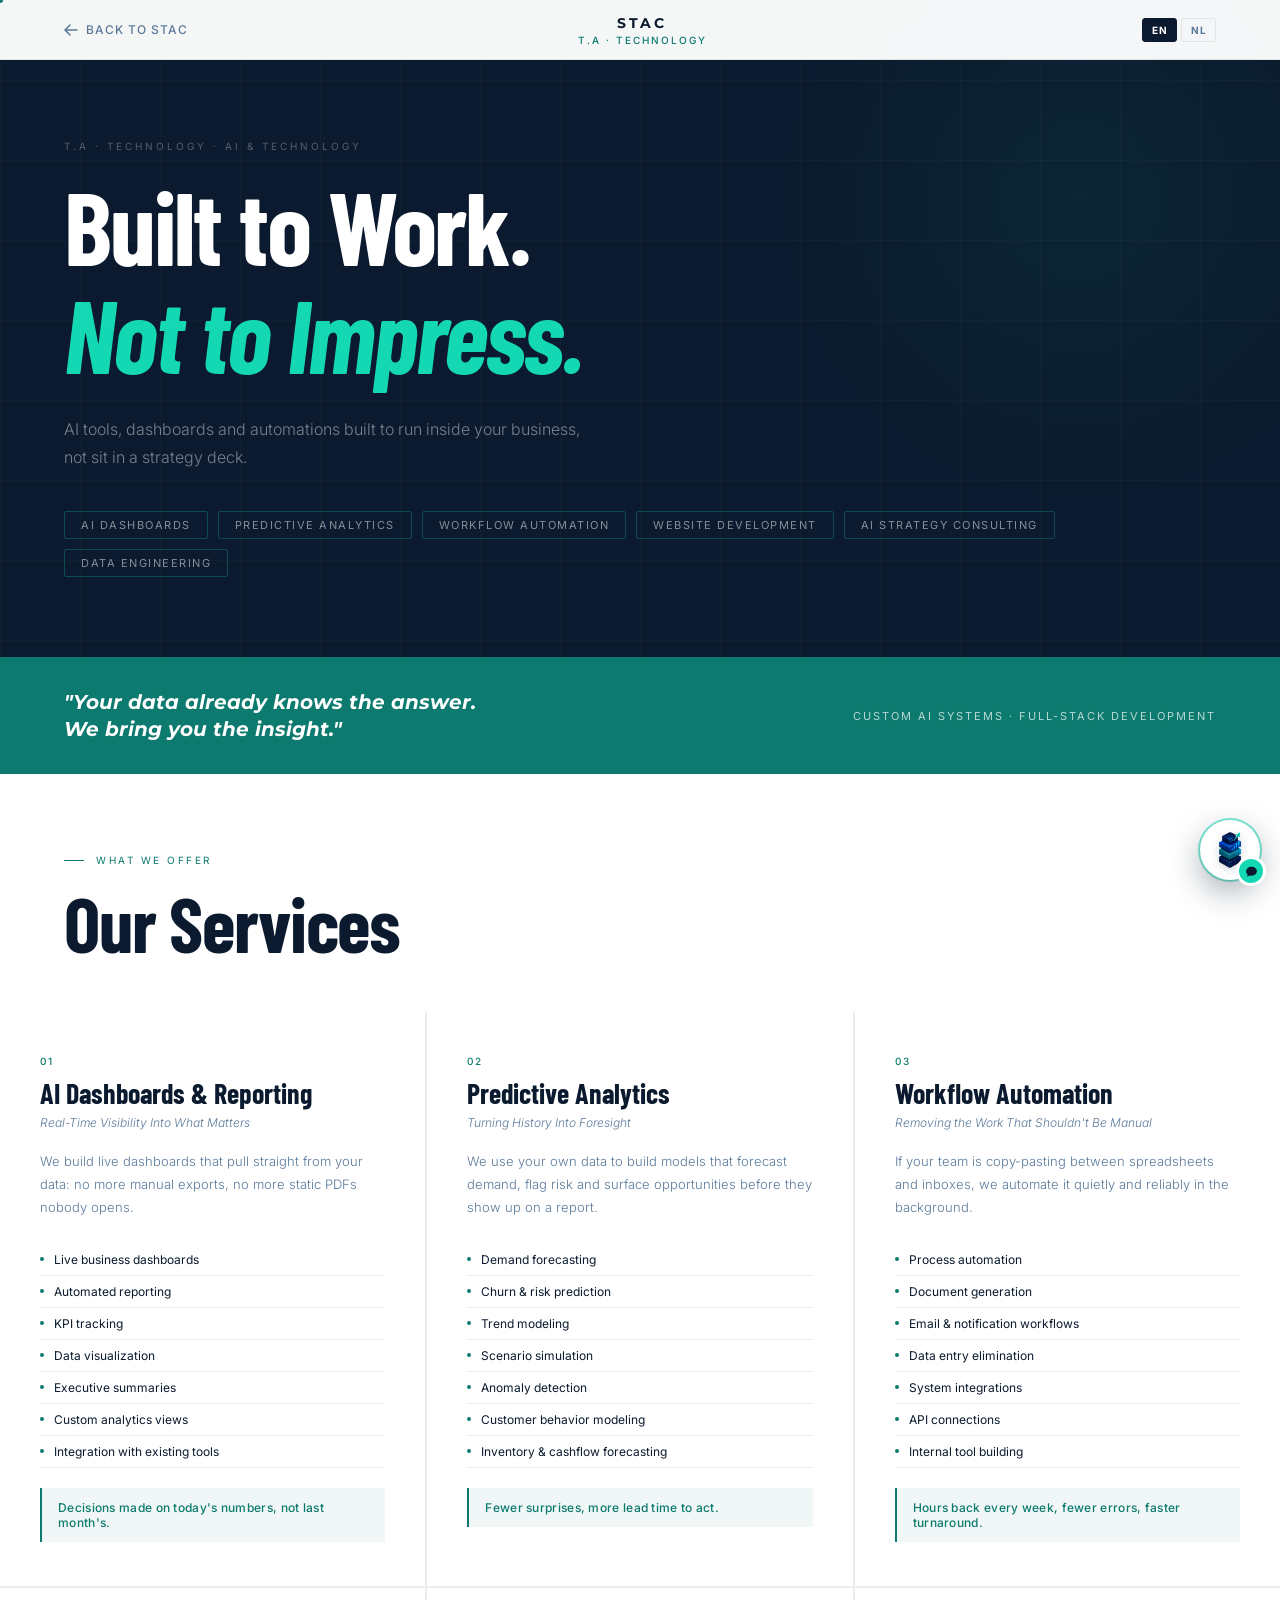
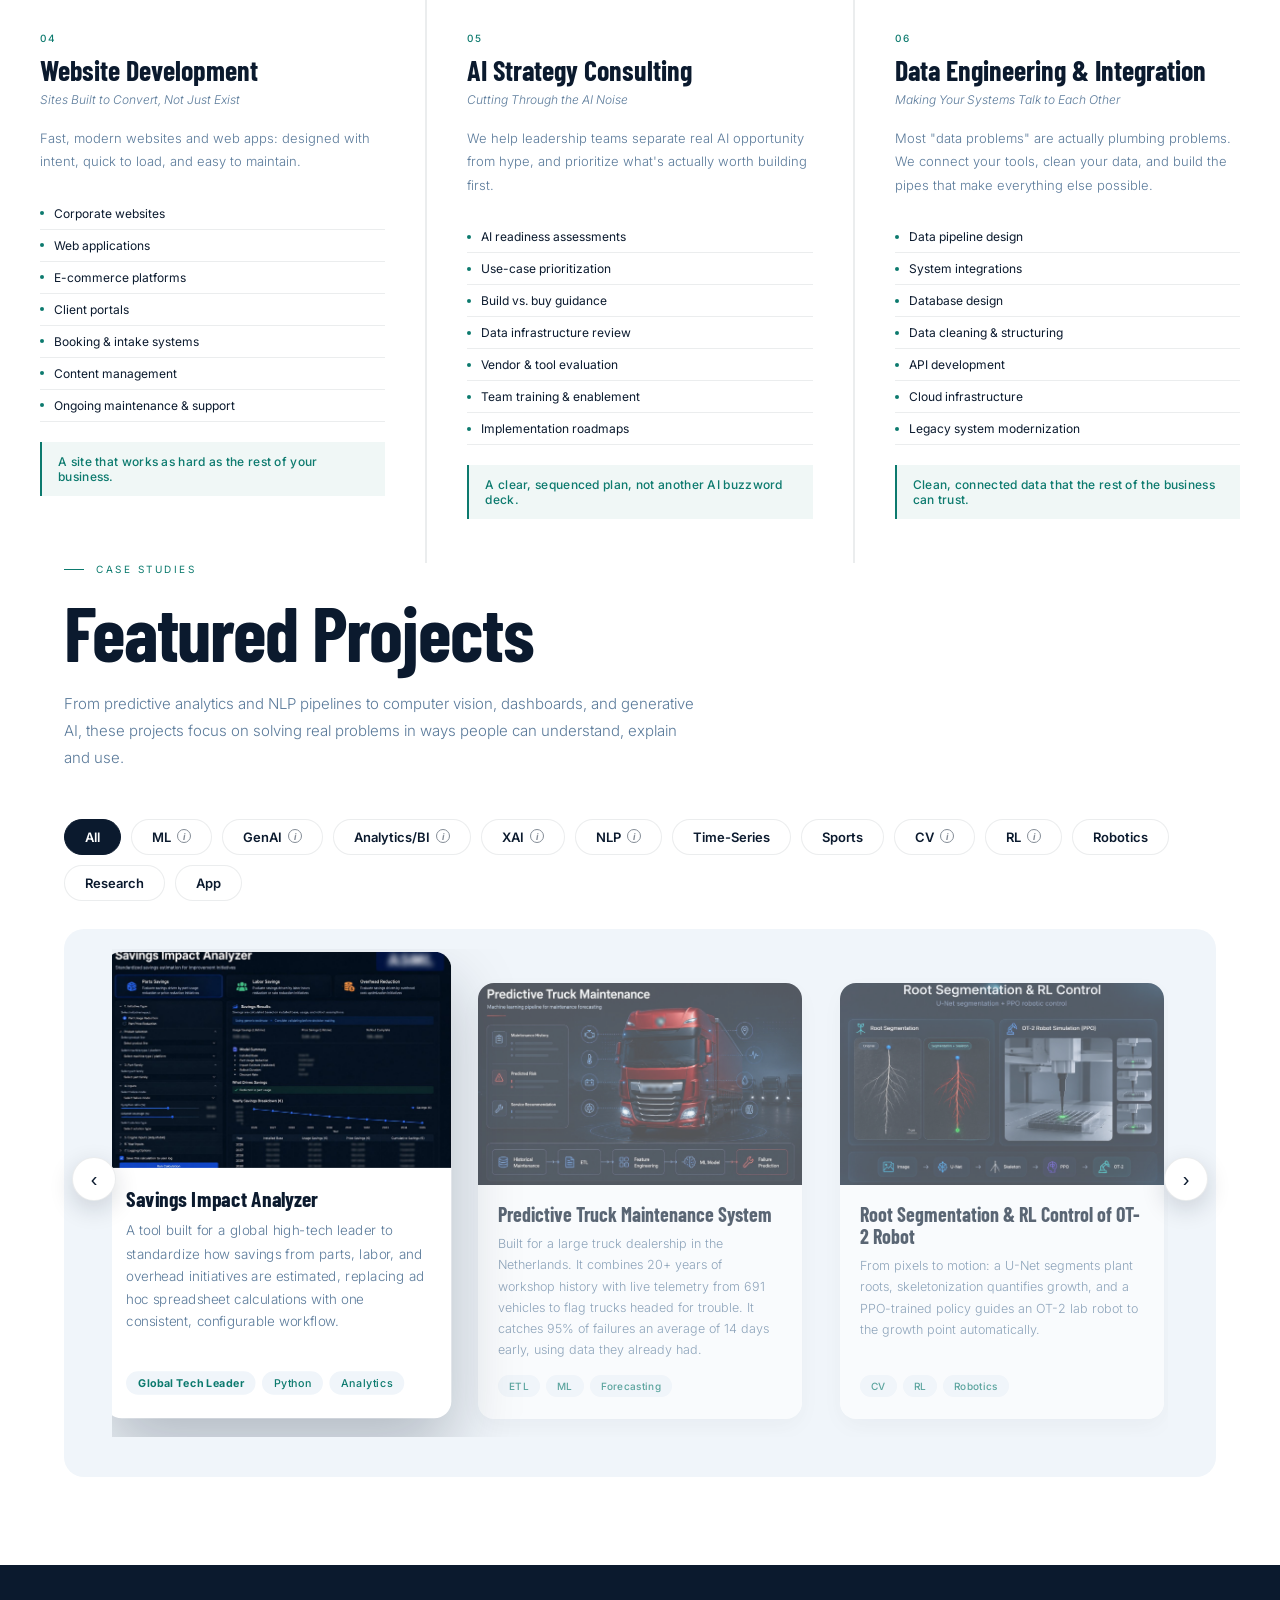
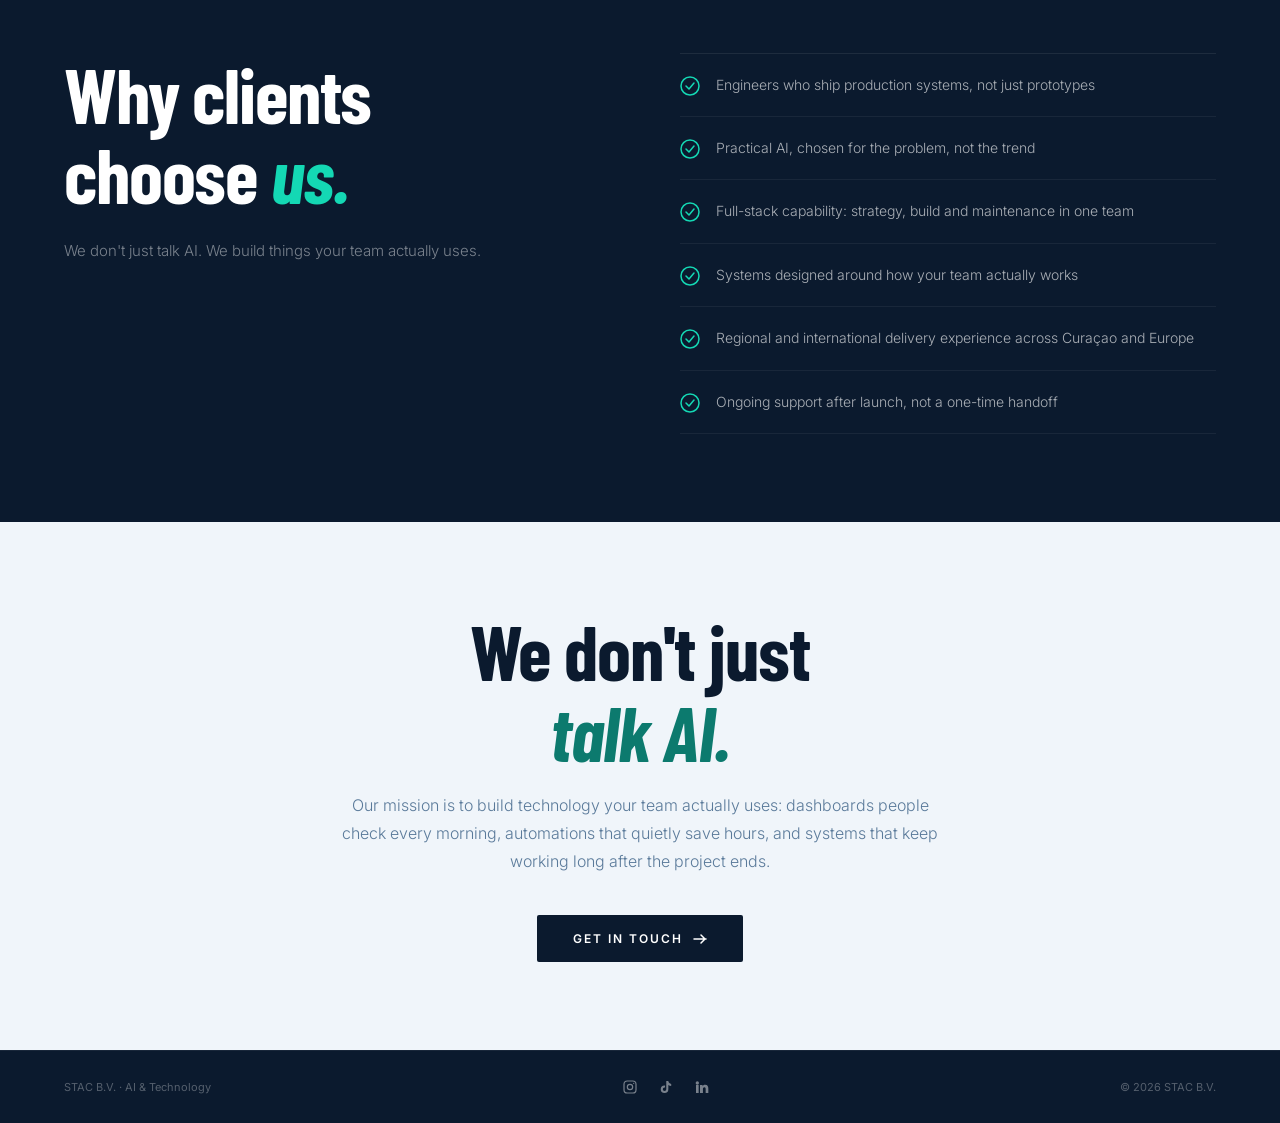
==== commit 1f9da48c: "STAC website Fresh start of the public history; the full history is kept in a private backup.  Co-Au" ====
--- a/ai-technology.html
+++ b/ai-technology.html
@@ -1,12 +1,25 @@
 <!DOCTYPE html>
-<html lang="en">
+<html lang="en" data-nl-title="AI &amp; Technologie | STAC">
 <head>
 <script>document.documentElement.classList.add('js');</script>
+<script src="assets/stac-lang.js"></script>
+<script src="assets/stac-analytics.js"></script>
+<link rel="stylesheet" href="assets/stac-chat.css"/>
+<script src="assets/stac-chat-data.js" defer></script>
+<script src="assets/stac-chat.js" defer></script>
 <meta charset="UTF-8"/>
 <meta name="viewport" content="width=device-width,initial-scale=1"/>
-<title>AI & Technology | S.T.A.C.</title>
+<meta name="description" content="AI tools, dashboards and automations built to run inside your business, not sit in a strategy deck. AI &amp; Technology by STAC."/>
+<meta property="og:type" content="website"/>
+<meta property="og:site_name" content="STAC"/>
+<meta property="og:title" content="AI &amp; Technology | STAC"/>
+<meta property="og:description" content="AI tools, dashboards and automations built to run inside your business, not sit in a strategy deck. AI &amp; Technology by STAC."/>
+<meta property="og:url" content="https://stacinternational.com/ai-technology.html"/>
+<meta property="og:image" content="https://stacinternational.com/logo/logo.png"/>
+<meta name="twitter:card" content="summary"/>
+<title>AI & Technology | STAC</title>
 <link rel="icon" type="image/png" href="logo/icon.png"/>
-<link href="https://fonts.googleapis.com/css2?family=Barlow+Condensed:ital,wght@0,700;0,800;1,700&family=Inter:wght@300;400;500;600&display=swap" rel="stylesheet"/>
+<link href="https://fonts.googleapis.com/css2?family=Montserrat:ital,wght@0,500;0,600;0,700;1,600;1,700&family=Inter:wght@300;400;500;600&family=Barlow+Condensed:ital,wght@0,500;0,600;0,700;0,800;1,500;1,600;1,700;1,800&display=swap" rel="stylesheet"/>
 <style>
 *{margin:0;padding:0;box-sizing:border-box;}
 html,body{width:100%;overflow-x:hidden;}
@@ -19,7 +32,7 @@
   --off:#F0F5FA;
   --text:#0B1A2E;
   --muted:#5A7A9A;
-  --border:rgba(11,26,46,0.1);
+  --border:rgba(11,26,46,0.08);
   --gold:#F59E0B;
 }
 body{background:var(--white);color:var(--text);font-family:'Inter',sans-serif;cursor:none;}
@@ -32,7 +45,7 @@
 .nav-back:hover{color:var(--navy);}
 .nav-back svg{transition:transform .2s;}
 .nav-back:hover svg{transform:translateX(-3px);}
-.nav-logo{font-family:'Barlow Condensed',sans-serif;font-weight:800;font-size:16px;letter-spacing:6px;color:var(--navy);}
+.nav-logo{font-family:'Montserrat',sans-serif;font-weight:700;font-size:14.4px;letter-spacing:3px;color:var(--navy);}
 .nav-tag{font-size:10px;letter-spacing:2px;text-transform:uppercase;color:var(--teal);font-weight:500;}
 .nav-center{display:flex;flex-direction:column;align-items:center;gap:2px;}
 .nav-spacer{width:120px;display:flex;justify-content:flex-end;}
@@ -46,7 +59,7 @@
 @keyframes orb{0%,100%{transform:translate(0,0);}50%{transform:translate(-30px,30px);}}
 .hero-grid{position:absolute;inset:0;background-image:linear-gradient(rgba(255,255,255,.025) 1px,transparent 1px),linear-gradient(90deg,rgba(255,255,255,.025) 1px,transparent 1px);background-size:80px 80px;pointer-events:none;}
 .hero-label{font-size:10px;letter-spacing:3px;text-transform:uppercase;color:rgba(255,255,255,0.3);margin-bottom:20px;}
-.hero-h1{font-family:'Barlow Condensed',sans-serif;font-weight:800;font-size:clamp(30px,8vw,112px);line-height:.9;letter-spacing:-2px;color:#fff;margin-bottom:12px;}
+.hero-h1{font-family:'Barlow Condensed',sans-serif;font-weight:700;font-size:clamp(30px,8vw,112px);line-height:1.05;letter-spacing:-.02em;color:#fff;margin-bottom:12px;}
 .hero-h1 em{font-style:italic;color:var(--teal2);}
 .hero-sub{font-size:16px;color:rgba(255,255,255,0.45);font-weight:300;line-height:1.75;max-width:520px;margin-top:28px;}
 .hero-tags{display:flex;flex-wrap:wrap;gap:10px;margin-top:40px;}
@@ -54,14 +67,14 @@
 
 /* INTRO STRIP */
 .intro{background:var(--teal);padding:32px 64px;display:flex;align-items:center;justify-content:space-between;gap:40px;}
-.intro-text{font-family:'Barlow Condensed',sans-serif;font-size:24px;font-weight:700;font-style:italic;color:#fff;max-width:600px;line-height:1.3;}
+.intro-text{font-family:'Montserrat',sans-serif;font-size:20.4px;font-weight:700;font-style:italic;color:#fff;max-width:600px;line-height:1.3;}
 .intro-badge{font-size:11px;letter-spacing:2px;text-transform:uppercase;color:rgba(255,255,255,0.7);white-space:nowrap;}
 
 /* SECTIONS */
 .section{padding:88px 64px;}
 .s-label{font-size:10px;letter-spacing:2.5px;text-transform:uppercase;color:var(--teal);margin-bottom:16px;display:flex;align-items:center;gap:12px;}
 .s-label::before{content:'';width:20px;height:1px;background:var(--teal);}
-.s-h2{font-family:'Barlow Condensed',sans-serif;font-weight:800;font-size:clamp(32px,6vw,80px);line-height:.95;letter-spacing:-1px;color:var(--navy);margin-bottom:48px;}
+.s-h2{font-family:'Barlow Condensed',sans-serif;font-weight:700;font-size:clamp(32px,6vw,80px);line-height:1.05;letter-spacing:-.015em;color:var(--navy);margin-bottom:48px;}
 
 /* SERVICE CARDS */
 .services-grid{display:grid;grid-template-columns:repeat(3,1fr);gap:2px;background:var(--border);}
@@ -82,7 +95,7 @@
 .why{background:var(--navy);padding:88px 64px;}
 .why-grid{display:grid;grid-template-columns:1fr 1fr;gap:80px;align-items:start;}
 .why-left{}
-.why-h2{font-family:'Barlow Condensed',sans-serif;font-weight:800;font-size:clamp(32px,6vw,80px);line-height:.95;letter-spacing:-1px;color:#fff;margin-bottom:8px;}
+.why-h2{font-family:'Barlow Condensed',sans-serif;font-weight:700;font-size:clamp(32px,6vw,80px);line-height:1.05;letter-spacing:-.015em;color:#fff;margin-bottom:8px;}
 .why-h2 em{font-style:italic;color:var(--teal2);}
 .why-sub{font-size:15px;color:rgba(255,255,255,0.45);font-weight:300;line-height:1.75;max-width:440px;margin-top:24px;}
 .why-list{display:flex;flex-direction:column;gap:0;border-top:1px solid rgba(255,255,255,0.08);}
@@ -92,7 +105,7 @@
 
 /* VALUE PROP */
 .value{background:var(--off);padding:88px 64px;text-align:center;}
-.value-h2{font-family:'Barlow Condensed',sans-serif;font-weight:800;font-size:clamp(32px,6vw,80px);line-height:.95;letter-spacing:-1px;color:var(--navy);margin-bottom:12px;}
+.value-h2{font-family:'Barlow Condensed',sans-serif;font-weight:700;font-size:clamp(32px,6vw,80px);line-height:1.05;letter-spacing:-.015em;color:var(--navy);margin-bottom:12px;}
 .value-h2 em{font-style:italic;color:var(--teal);}
 .value-sub{font-size:16px;color:var(--muted);font-weight:300;line-height:1.75;max-width:600px;margin:20px auto 40px;}
 .value-cta{display:inline-flex;align-items:center;gap:10px;padding:16px 36px;background:var(--navy);color:#fff;font-size:12px;font-weight:600;letter-spacing:2px;text-transform:uppercase;text-decoration:none;border-radius:2px;transition:opacity .2s;}
@@ -102,6 +115,9 @@
 footer{background:var(--navy);padding:24px 64px;display:flex;justify-content:space-between;align-items:center;border-top:1px solid rgba(255,255,255,0.06);}
 .f-left{font-size:11px;color:rgba(255,255,255,0.3);}
 .f-right{font-size:11px;color:rgba(255,255,255,0.3);}
+.f-social{display:flex;gap:12px;}
+.f-social a{color:rgba(255,255,255,0.45);display:inline-flex;padding:4px;transition:color .2s;}
+.f-social a:hover{color:#fff;}
 
 /* REVEAL */
 html.js .rv{opacity:0;transform:translateY(24px);transition:opacity .7s ease,transform .7s ease;}
@@ -116,6 +132,7 @@
   .lb{padding:4px 7px;font-size:9px;}
   .nav-tag{display:none;}
   .hero,.section,.why,.value{padding-left:24px;padding-right:24px;}
+  .hero-h1{line-height:1.08;letter-spacing:-1px;}
   .intro{flex-direction:column;gap:16px;padding:24px;}
   .intro-badge{white-space:normal;text-align:center;}
   .services-grid{grid-template-columns:1fr;}
@@ -162,7 +179,7 @@
 .fp-dot.active{background:var(--teal2);width:20px;border-radius:4px;}
 .fp-info{display:flex;flex-direction:column;justify-content:center;}
 .fp-tag{font-size:10px;letter-spacing:2px;text-transform:uppercase;color:var(--teal);margin-bottom:14px;font-weight:600;}
-.fp-title{font-family:'Barlow Condensed',sans-serif;font-weight:800;font-size:clamp(28px,3vw,38px);color:var(--navy);margin-bottom:14px;line-height:1;}
+.fp-title{font-family:'Barlow Condensed',sans-serif;font-weight:700;font-size:clamp(28px,3vw,38px);color:var(--navy);margin-bottom:14px;line-height:1;}
 .fp-desc{font-size:14px;color:var(--muted);line-height:1.8;font-weight:300;margin-bottom:24px;max-width:480px;}
 .fp-stack{display:flex;flex-wrap:wrap;gap:8px;}
 .fp-stack span{font-size:11px;padding:6px 12px;border:1px solid var(--border);border-radius:20px;color:var(--muted);letter-spacing:.3px;}
@@ -172,7 +189,7 @@
 .fp-card-img{width:100%;aspect-ratio:16/10;overflow:hidden;background:var(--off);}
 .fp-card-img img{width:100%;height:100%;object-fit:cover;display:block;}
 .fp-card-body{padding:20px 22px 24px;}
-.fp-card-body h4{font-family:'Barlow Condensed',sans-serif;font-weight:700;font-size:20px;color:var(--navy);margin-bottom:8px;}
+.fp-card-body h3{font-family:'Barlow Condensed',sans-serif;font-weight:700;font-size:20px;color:var(--navy);margin-bottom:8px;}
 .fp-card-body p{font-size:12.5px;color:var(--muted);line-height:1.7;font-weight:300;margin-bottom:14px;}
 .fp-tags span{font-size:10px;padding:4px 10px;background:var(--off);border-radius:14px;color:var(--teal);margin-right:6px;letter-spacing:.3px;display:inline-block;margin-bottom:4px;}
 @media(prefers-reduced-motion:reduce){.fp-track{transition:none;}}
@@ -213,7 +230,7 @@
 .fp-tag-row{display:flex;flex-wrap:wrap;gap:8px;margin-bottom:16px;}
 .fp-tag-co{font-size:11px;padding:6px 14px;border-radius:20px;background:var(--navy);color:#fff;letter-spacing:.5px;font-weight:600;}
 .fp-tag-pill{font-size:11px;padding:6px 14px;border-radius:20px;background:var(--off);color:var(--teal);letter-spacing:.3px;font-weight:500;}
-.fp-title2{font-family:'Barlow Condensed',sans-serif;font-weight:800;font-size:clamp(26px,3vw,38px);color:var(--navy);margin-bottom:14px;line-height:1;}
+.fp-title2{font-family:'Barlow Condensed',sans-serif;font-weight:700;font-size:clamp(26px,3vw,38px);color:var(--navy);margin-bottom:14px;line-height:1;}
 .fp-desc2{font-size:14px;color:var(--muted);line-height:1.8;font-weight:300;max-width:480px;}
 .fp-arrow2{position:absolute;top:42%;transform:translateY(-50%);width:44px;height:44px;border-radius:50%;border:1px solid var(--border);background:#fff;color:var(--navy);font-size:20px;line-height:1;display:flex;align-items:center;justify-content:center;cursor:pointer;box-shadow:0 8px 24px rgba(11,26,46,.14);transition:background .2s,color .2s;z-index:5;}
 .fp-arrow2:hover{background:var(--navy);color:#fff;}
@@ -243,7 +260,7 @@
 .fp-card3-img img{width:100%;height:100%;object-fit:cover;display:block;transition:transform .6s ease;}
 .fp-card3:hover .fp-card3-img img{transform:scale(1.06);}
 .fp-card3-body{padding:18px 20px 22px;display:flex;flex-direction:column;flex:1;}
-.fp-card3-body h4{font-family:'Barlow Condensed',sans-serif;font-weight:700;font-size:20px;color:var(--navy);margin-bottom:8px;line-height:1.1;}
+.fp-card3-body h3{font-family:'Barlow Condensed',sans-serif;font-weight:700;font-size:20px;color:var(--navy);margin-bottom:8px;line-height:1.1;}
 .fp-card3-body p{font-size:12.5px;color:var(--muted);line-height:1.7;font-weight:300;margin-bottom:14px;flex:1;}
 .fp-tags3{display:flex;flex-wrap:wrap;gap:6px;}
 .fp-tags3 span{font-size:10px;padding:5px 11px;background:var(--off);border-radius:14px;color:var(--teal);letter-spacing:.3px;font-weight:500;}
@@ -285,11 +302,11 @@
 <nav>
   <a class="nav-back" href="index.html">
     <svg width="14" height="14" viewBox="0 0 14 14" fill="none"><path d="M13 7H1M6 2L1 7l5 5" stroke="currentColor" stroke-width="1.5" stroke-linecap="round" stroke-linejoin="round"/></svg>
-    <span class="nav-back-label" data-nl="Terug naar S.T.A.C.">Back to S.T.A.C.</span>
+    <span class="nav-back-label" data-nl="Terug naar STAC">Back to STAC</span>
   </a>
   <div class="nav-center">
-    <div class="nav-logo">S.T.A.C.</div>
-    <div class="nav-tag">T.A · Technology</div>
+    <div class="nav-logo">STAC</div>
+    <div class="nav-tag" data-nl="T.A · Technologie">T.A · Technology</div>
   </div>
   <div class="nav-spacer">
     <div class="lang-toggle">
@@ -318,7 +335,7 @@
 
 <!-- INTRO STRIP -->
 <div class="intro">
-  <div class="intro-text" data-nl="&quot;Als het maandagochtend niet draait, is het niet af.&quot;">"If it doesn't run on Monday morning, it isn't finished."</div>
+  <div class="intro-text" data-nl="&quot;Uw data weet het antwoord al.&lt;br/&gt;Wij brengen u het inzicht.&quot;">"Your data already knows the answer.<br/>We bring you the insight."</div>
   <div class="intro-badge" data-nl="AI-systemen op Maat · Full-Stack Ontwikkeling">Custom AI Systems · Full-Stack Development</div>
 </div>
 
@@ -334,7 +351,7 @@
   <!-- 1 AI Dashboards & Reporting -->
   <div class="svc-card">
     <div class="svc-num">01</div>
-    <div class="svc-title">AI Dashboards & Reporting</div>
+    <div class="svc-title" data-nl="AI-dashboards &amp; Rapportage">AI Dashboards & Reporting</div>
     <div class="svc-subtitle" data-nl="Realtime Inzicht in Wat Ertoe Doet">Real-Time Visibility Into What Matters</div>
     <p class="svc-body" data-nl="Wij bouwen live dashboards die rechtstreeks uit uw data putten: geen handmatige exports meer, geen statische pdf's die niemand opent.">We build live dashboards that pull straight from your data: no more manual exports, no more static PDFs nobody opens.</p>
     <ul class="svc-list" data-nl="&lt;li&gt;Live bedrijfsdashboards&lt;/li&gt;&lt;li&gt;Geautomatiseerde rapportage&lt;/li&gt;&lt;li&gt;KPI-tracking&lt;/li&gt;&lt;li&gt;Datavisualisatie&lt;/li&gt;&lt;li&gt;Directiesamenvattingen&lt;/li&gt;&lt;li&gt;Aangepaste analyseweergaven&lt;/li&gt;&lt;li&gt;Integratie met bestaande tools&lt;/li&gt;">
@@ -352,7 +369,7 @@
   <!-- 2 Predictive Analytics -->
   <div class="svc-card">
     <div class="svc-num">02</div>
-    <div class="svc-title">Predictive Analytics</div>
+    <div class="svc-title" data-nl="Voorspellende Analyse">Predictive Analytics</div>
     <div class="svc-subtitle" data-nl="Geschiedenis Omzetten in Vooruitzicht">Turning History Into Foresight</div>
     <p class="svc-body" data-nl="Wij gebruiken uw eigen data om modellen te bouwen die vraag voorspellen, risico's signaleren en kansen zichtbaar maken voordat ze in een rapport verschijnen.">We use your own data to build models that forecast demand, flag risk and surface opportunities before they show up on a report.</p>
     <ul class="svc-list" data-nl="&lt;li&gt;Vraagvoorspelling&lt;/li&gt;&lt;li&gt;Verloop- &amp; risicovoorspelling&lt;/li&gt;&lt;li&gt;Trendmodellering&lt;/li&gt;&lt;li&gt;Scenariosimulatie&lt;/li&gt;&lt;li&gt;Anomaliedetectie&lt;/li&gt;&lt;li&gt;Klantgedragmodellering&lt;/li&gt;&lt;li&gt;Voorraad- &amp; cashflowprognoses&lt;/li&gt;">
@@ -370,7 +387,7 @@
   <!-- 3 Workflow Automation -->
   <div class="svc-card">
     <div class="svc-num">03</div>
-    <div class="svc-title">Workflow Automation</div>
+    <div class="svc-title" data-nl="Workflowautomatisering">Workflow Automation</div>
     <div class="svc-subtitle" data-nl="Werk Wegnemen Dat Niet Handmatig Zou Moeten Zijn">Removing the Work That Shouldn't Be Manual</div>
     <p class="svc-body" data-nl="Als uw team aan het kopiëren en plakken is tussen spreadsheets en inboxen, automatiseren wij dat stil en betrouwbaar op de achtergrond.">If your team is copy-pasting between spreadsheets and inboxes, we automate it quietly and reliably in the background.</p>
     <ul class="svc-list" data-nl="&lt;li&gt;Procesautomatisering&lt;/li&gt;&lt;li&gt;Documentgeneratie&lt;/li&gt;&lt;li&gt;E-mail- en meldingsworkflows&lt;/li&gt;&lt;li&gt;Elimineren van handmatige data-invoer&lt;/li&gt;&lt;li&gt;Systeemintegraties&lt;/li&gt;&lt;li&gt;API-koppelingen&lt;/li&gt;&lt;li&gt;Bouw van interne tools&lt;/li&gt;">
@@ -388,7 +405,7 @@
   <!-- 4 Website Development -->
   <div class="svc-card">
     <div class="svc-num">04</div>
-    <div class="svc-title">Website Development</div>
+    <div class="svc-title" data-nl="Websiteontwikkeling">Website Development</div>
     <div class="svc-subtitle" data-nl="Websites Gebouwd om te Converteren, Niet Alleen om te Bestaan">Sites Built to Convert, Not Just Exist</div>
     <p class="svc-body" data-nl="Snelle, moderne websites en webapplicaties: doelgericht ontworpen, snel ladend en eenvoudig te onderhouden.">Fast, modern websites and web apps: designed with intent, quick to load, and easy to maintain.</p>
     <ul class="svc-list" data-nl="&lt;li&gt;Bedrijfswebsites&lt;/li&gt;&lt;li&gt;Webapplicaties&lt;/li&gt;&lt;li&gt;E-commerceplatforms&lt;/li&gt;&lt;li&gt;Klantportalen&lt;/li&gt;&lt;li&gt;Boekings- en intakesystemen&lt;/li&gt;&lt;li&gt;Contentbeheer&lt;/li&gt;&lt;li&gt;Doorlopend onderhoud &amp; support&lt;/li&gt;">
@@ -406,7 +423,7 @@
   <!-- 5 AI Strategy Consulting -->
   <div class="svc-card">
     <div class="svc-num">05</div>
-    <div class="svc-title">AI Strategy Consulting</div>
+    <div class="svc-title" data-nl="AI-strategieadvies">AI Strategy Consulting</div>
     <div class="svc-subtitle" data-nl="Duidelijkheid Scheppen in de AI-ruis">Cutting Through the AI Noise</div>
     <p class="svc-body" data-nl="Wij helpen directieteams echte AI-kansen te onderscheiden van hype, en te prioriteren wat het eerst de moeite waard is om te bouwen.">We help leadership teams separate real AI opportunity from hype, and prioritize what's actually worth building first.</p>
     <ul class="svc-list" data-nl="&lt;li&gt;AI-gereedheidsbeoordelingen&lt;/li&gt;&lt;li&gt;Prioritering van use cases&lt;/li&gt;&lt;li&gt;Advies bouwen vs. kopen&lt;/li&gt;&lt;li&gt;Beoordeling data-infrastructuur&lt;/li&gt;&lt;li&gt;Evaluatie leveranciers &amp; tools&lt;/li&gt;&lt;li&gt;Teamtraining &amp; begeleiding&lt;/li&gt;&lt;li&gt;Implementatieroadmaps&lt;/li&gt;">
@@ -424,7 +441,7 @@
   <!-- 6 Data Engineering & Integration -->
   <div class="svc-card">
     <div class="svc-num">06</div>
-    <div class="svc-title">Data Engineering & Integration</div>
+    <div class="svc-title" data-nl="Data-engineering &amp; Integratie">Data Engineering & Integration</div>
     <div class="svc-subtitle" data-nl="Uw Systemen Met Elkaar Laten Communiceren">Making Your Systems Talk to Each Other</div>
     <p class="svc-body" data-nl="De meeste 'dataproblemen' zijn eigenlijk leidingproblemen. Wij koppelen uw tools, ruimen uw data op en bouwen de verbindingen die al het andere mogelijk maken.">Most "data problems" are actually plumbing problems. We connect your tools, clean your data, and build the pipes that make everything else possible.</p>
     <ul class="svc-list" data-nl="&lt;li&gt;Ontwerp datapijplijnen&lt;/li&gt;&lt;li&gt;Systeemintegraties&lt;/li&gt;&lt;li&gt;Databaseontwerp&lt;/li&gt;&lt;li&gt;Data-opschoning &amp; structurering&lt;/li&gt;&lt;li&gt;API-ontwikkeling&lt;/li&gt;&lt;li&gt;Cloudinfrastructuur&lt;/li&gt;&lt;li&gt;Modernisering legacysystemen&lt;/li&gt;">
@@ -448,19 +465,19 @@
     <div class="s-label" data-nl="Praktijkvoorbeelden">Case Studies</div>
     <h2 class="s-h2" data-nl="Uitgelichte Projecten">Featured Projects</h2>
   </div>
-  <p class="fp-lede rv" data-nl="Van voorspellende analyses en NLP-pipelines tot computer vision, dashboards en generatieve AI: deze projecten zijn gericht op het oplossen van echte problemen met heldere, verklaarbare en praktische oplossingen.">From predictive analytics and NLP pipelines to computer vision, dashboards, and generative AI, these projects focus on solving real problems with clear, explainable, and practical solutions.</p>
+  <p class="fp-lede rv" data-nl="Van voorspellende analyses en NLP-pipelines tot computer vision, dashboards en generatieve AI: deze projecten zijn gericht op het oplossen van echte problemen, op een manier die mensen kunnen begrijpen, uitleggen en gebruiken.">From predictive analytics and NLP pipelines to computer vision, dashboards, and generative AI, these projects focus on solving real problems in ways people can understand, explain and use.</p>
 
     <div class="fp-filters rv">
     <button class="fp-filter-btn active" data-filter="all" data-nl="Alle">All</button>
-    <button class="fp-filter-btn" data-filter="ml">ML<span class="fp-info-dot" tabindex="0" data-tip="Machine Learning" aria-label="Machine Learning">i</span></button>
-    <button class="fp-filter-btn" data-filter="genai">GenAI<span class="fp-info-dot" tabindex="0" data-tip="Generative AI" aria-label="Generative AI">i</span></button>
-    <button class="fp-filter-btn" data-filter="analytics">Analytics/BI<span class="fp-info-dot" tabindex="0" data-tip="Analytics & Business Intelligence" aria-label="Analytics and Business Intelligence">i</span></button>
-    <button class="fp-filter-btn" data-filter="xai">XAI<span class="fp-info-dot" tabindex="0" data-tip="Explainable AI" aria-label="Explainable AI">i</span></button>
-    <button class="fp-filter-btn" data-filter="nlp">NLP<span class="fp-info-dot" tabindex="0" data-tip="Natural Language Processing" aria-label="Natural Language Processing">i</span></button>
+    <button class="fp-filter-btn" data-filter="ml">ML<span class="fp-info-dot" tabindex="0" data-tip="Machine Learning" data-nl-tip="Machinaal leren" aria-label="Machine Learning" data-nl-aria="Machinaal leren">i</span></button>
+    <button class="fp-filter-btn" data-filter="genai">GenAI<span class="fp-info-dot" tabindex="0" data-tip="Generative AI" data-nl-tip="Generatieve AI" aria-label="Generative AI" data-nl-aria="Generatieve AI">i</span></button>
+    <button class="fp-filter-btn" data-filter="analytics">Analytics/BI<span class="fp-info-dot" tabindex="0" data-tip="Analytics & Business Intelligence" data-nl-tip="Analyse &amp; business intelligence" aria-label="Analytics and Business Intelligence" data-nl-aria="Analyse en business intelligence">i</span></button>
+    <button class="fp-filter-btn" data-filter="xai">XAI<span class="fp-info-dot" tabindex="0" data-tip="Explainable AI" data-nl-tip="Verklaarbare AI" aria-label="Explainable AI" data-nl-aria="Verklaarbare AI">i</span></button>
+    <button class="fp-filter-btn" data-filter="nlp">NLP<span class="fp-info-dot" tabindex="0" data-tip="Natural Language Processing" data-nl-tip="Natuurlijke taalverwerking" aria-label="Natural Language Processing" data-nl-aria="Natuurlijke taalverwerking">i</span></button>
     <button class="fp-filter-btn" data-filter="timeseries" data-nl="Tijdreeksen">Time-Series</button>
     <button class="fp-filter-btn" data-filter="sports" data-nl="Sport">Sports</button>
-    <button class="fp-filter-btn" data-filter="cv">CV<span class="fp-info-dot" tabindex="0" data-tip="Computer Vision" aria-label="Computer Vision">i</span></button>
-    <button class="fp-filter-btn" data-filter="rl">RL<span class="fp-info-dot" tabindex="0" data-tip="Reinforcement Learning" aria-label="Reinforcement Learning">i</span></button>
+    <button class="fp-filter-btn" data-filter="cv">CV<span class="fp-info-dot" tabindex="0" data-tip="Computer Vision" data-nl-tip="Computervisie" aria-label="Computer Vision" data-nl-aria="Computervisie">i</span></button>
+    <button class="fp-filter-btn" data-filter="rl">RL<span class="fp-info-dot" tabindex="0" data-tip="Reinforcement Learning" data-nl-tip="Reinforcement learning" aria-label="Reinforcement Learning" data-nl-aria="Reinforcement learning">i</span></button>
     <button class="fp-filter-btn" data-filter="robotics" data-nl="Robotica">Robotics</button>
     <button class="fp-filter-btn" data-filter="research" data-nl="Onderzoek">Research</button>
     <button class="fp-filter-btn" data-filter="app">App</button>
@@ -470,105 +487,105 @@
     <div class="fp-viewport3" id="fp3Viewport">
       <div class="fp-track3" id="fpTrack3">
       <div class="fp-card3" data-tags="analytics,app">
-        <div class="fp-card3-img"><img src="images/savings_impact_analyzer.png" alt="Savings Impact Analyzer" loading="lazy"/></div>
-        <div class="fp-card3-body">
-          <h4>Savings Impact Analyzer</h4>
-          <p data-nl="Een tool gebouwd voor ASML die standaardiseert hoe besparingen uit onderdelen-, arbeids- en overheadinitiatieven worden geschat, en ad-hoc spreadsheetberekeningen vervangt door één consistente, configureerbare workflow.">A tool built for ASML that standardizes how savings from parts, labor, and overhead initiatives are estimated, replacing ad hoc spreadsheet calculations with one consistent, configurable workflow.</p>
-          <div class="fp-tags3"><span class="co">ASML</span><span>Python</span><span>Analytics</span></div>
+        <div class="fp-card3-img"><img src="images/savings_impact_analyzer.jpg" alt="Savings Impact Analyzer" data-nl-alt="Analysetool voor besparingsimpact" loading="lazy"/></div>
+        <div class="fp-card3-body">
+          <h3>Savings Impact Analyzer</h3>
+          <p data-nl="Een tool, gebouwd voor een wereldwijde hightech-marktleider, die standaardiseert hoe besparingen uit onderdelen-, arbeids- en overheadinitiatieven worden geschat, en ad-hoc spreadsheetberekeningen vervangt door één consistente, configureerbare workflow.">A tool built for a global high-tech leader to standardize how savings from parts, labor, and overhead initiatives are estimated, replacing ad hoc spreadsheet calculations with one consistent, configurable workflow.</p>
+          <div class="fp-tags3"><span class="co">Global Tech Leader</span><span>Python</span><span>Analytics</span></div>
         </div>
       </div>
       <div class="fp-card3" data-tags="ml,timeseries">
-        <div class="fp-card3-img"><img src="images/predictive_truck_maintinance.png" alt="Predictive Truck Maintenance System" loading="lazy"/></div>
-        <div class="fp-card3-body">
-          <h4 data-nl="Voorspellend Onderhoudssysteem voor Vrachtwagens">Predictive Truck Maintenance System</h4>
-          <p data-nl="Gebouwd voor de grootste DAF-dealer van Nederland, met een combinatie van 20+ jaar werkplaatsgeschiedenis en live telemetrie van 691 voertuigen om vrachtwagens te signaleren die op problemen afstevenen, waarbij 95% van de storingen gemiddeld 14 dagen vroeger wordt opgespoord, met data die al voorhanden was.">Built for the largest DAF dealer in the Netherlands, combining 20+ years of workshop history with live telemetry from 691 vehicles to flag trucks headed for trouble, catching 95% of failures an average of 14 days early, using data they already had.</p>
+        <div class="fp-card3-img"><img src="images/predictive_truck_maintinance.jpg" alt="Predictive Truck Maintenance System" data-nl-alt="Systeem voor voorspellend vrachtwagenonderhoud" loading="lazy"/></div>
+        <div class="fp-card3-body">
+          <h3 data-nl="Voorspellend Onderhoudssysteem voor Vrachtwagens">Predictive Truck Maintenance System</h3>
+          <p data-nl="Gebouwd voor een grote truckdealer in Nederland. Het combineert 20+ jaar werkplaatsgeschiedenis met live telemetrie van 691 voertuigen om vrachtwagens te signaleren die op problemen afstevenen. Zo wordt 95% van de storingen gemiddeld 14 dagen eerder opgespoord, met data die al voorhanden was.">Built for a large truck dealership in the Netherlands. It combines 20+ years of workshop history with live telemetry from 691 vehicles to flag trucks headed for trouble. It catches 95% of failures an average of 14 days early, using data they already had.</p>
           <div class="fp-tags3"><span>ETL</span><span>ML</span><span data-nl="Prognoses">Forecasting</span></div>
         </div>
       </div>
       <div class="fp-card3" data-tags="cv,rl,robotics">
-        <div class="fp-card3-img"><img src="images/root_segmentation.png" alt="Root Segmentation &amp; RL Control of OT-2 Robot" loading="lazy"/></div>
-        <div class="fp-card3-body">
-          <h4>Root Segmentation &amp; RL Control of OT-2 Robot</h4>
+        <div class="fp-card3-img"><img src="images/root_segmentation.jpg" alt="Root Segmentation &amp; RL Control of OT-2 Robot" data-nl-alt="Wortelsegmentatie &amp; RL-besturing van een OT-2-robot" loading="lazy"/></div>
+        <div class="fp-card3-body">
+          <h3>Root Segmentation &amp; RL Control of OT-2 Robot</h3>
           <p data-nl="Van pixels naar beweging: een U-Net segmenteert plantwortels, skeletonisatie kwantificeert de groei, en een met PPO getraind beleid stuurt een OT-2-labrobot automatisch naar het groeipunt.">From pixels to motion: a U-Net segments plant roots, skeletonization quantifies growth, and a PPO-trained policy guides an OT-2 lab robot to the growth point automatically.</p>
           <div class="fp-tags3"><span>CV</span><span>RL</span><span data-nl="Robotica">Robotics</span></div>
         </div>
       </div>
       <div class="fp-card3" data-tags="nlp,ml,app">
-        <div class="fp-card3-img"><img src="images/sense_ai.png" alt="SenseAI" loading="lazy"/></div>
-        <div class="fp-card3-body">
-          <h4>SenseAI</h4>
+        <div class="fp-card3-img"><img src="images/sense_ai.jpg" alt="SenseAI" loading="lazy"/></div>
+        <div class="fp-card3-body">
+          <h3>SenseAI</h3>
           <p data-nl="Een spraak-naar-emotie-pipeline die audio transcribeert, segmenteert en classificeert, en precies de gefrustreerde of enthousiaste momenten in een gesprek of interview blootlegt.">A speech-to-emotion pipeline that transcribes, segments, and classifies audio, surfacing the exact frustrated or excited moments in a call or interview.</p>
           <div class="fp-tags3"><span>NLP</span><span>Speech AI</span><span>FastAPI</span></div>
         </div>
       </div>
       <div class="fp-card3" data-tags="cv,xai">
-        <div class="fp-card3-img"><img src="images/arboreal.png" alt="Arboreal" loading="lazy"/></div>
-        <div class="fp-card3-body">
-          <h4>Arboreal</h4>
+        <div class="fp-card3-img"><img src="images/arboreal.jpg" alt="Arboreal" loading="lazy"/></div>
+        <div class="fp-card3-body">
+          <h3>Arboreal</h3>
           <p data-nl="Een CNN getraind op stedelijke boomsoorten met Grad-CAM-overlays, zodat elke voorspelling laat zien waar het model zijn beslissing daadwerkelijk op baseerde, gebouwd voor natuurbehoud en inventarisatie.">A CNN trained on urban tree species with Grad-CAM overlays, so every prediction shows what the model actually used to decide, built for conservation and inventory review.</p>
           <div class="fp-tags3"><span>CV</span><span>Deep Learning</span><span>XAI</span></div>
         </div>
       </div>
       <div class="fp-card3" data-tags="analytics">
-        <div class="fp-card3-img"><img src="images/sdg_6_powerbi.png" alt="SDG-6 Water &amp; Sanitation" loading="lazy"/></div>
-        <div class="fp-card3-body">
-          <h4>SDG-6 Water &amp; Sanitation</h4>
+        <div class="fp-card3-img"><img src="images/sdg_6_powerbi.jpg" alt="SDG-6 Water &amp; Sanitation" data-nl-alt="SDG-6 Water &amp; Sanitatie" loading="lazy"/></div>
+        <div class="fp-card3-body">
+          <h3>SDG-6 Water &amp; Sanitation</h3>
           <p data-nl="Een meerpagina Power BI-rapport dat WASH-data modelleert met KPI-tegels, correlatie-schakelaars, kaarten en verhalende bladwijzers, gebouwd voor beleidsvorming.">A multi-page Power BI report modeling WASH data with KPI tiles, correlation toggles, maps, and narrative bookmarks, built for policy framing.</p>
           <div class="fp-tags3"><span>Power BI</span><span>DAX</span><span>Storytelling</span></div>
         </div>
       </div>
       <div class="fp-card3" data-tags="sports,analytics">
-        <div class="fp-card3-img"><img src="images/nac_breda.png" alt="NAC Breda Player Insights" loading="lazy"/></div>
-        <div class="fp-card3-body">
-          <h4>NAC Breda Player Insights</h4>
+        <div class="fp-card3-img"><img src="images/football_player_insights.jpg" alt="Football Player Insights" data-nl-alt="Spelersinzichten voetbal" loading="lazy"/></div>
+        <div class="fp-card3-body">
+          <h3>Football Player Insights</h3>
           <p data-nl="Scoutingtabellen opgeschoond en hersteld, waarna doelbijdrage-signalen zoals schoten per 90 minuten, schotpercentage op doel, assists en duels per positie en leeftijd werden geanalyseerd om een beknopte shortlist samen te stellen.">Cleaned and repaired scouting tables, then analyzed goal-contribution signals such as shots per 90, shot-on-target percentage, assists, and duels by position and age to produce a concise shortlist.</p>
           <div class="fp-tags3"><span>Python</span><span data-nl="Sportanalyse">Sports Analytics</span><span>EDA</span></div>
         </div>
       </div>
       <div class="fp-card3" data-tags="genai,nlp,app">
-        <div class="fp-card3-img"><img src="images/marbet.png" alt="Marbet Trip Assistant" loading="lazy"/></div>
-        <div class="fp-card3-body">
-          <h4>Marbet Trip Assistant</h4>
+        <div class="fp-card3-img"><img src="images/trip_assistant_chatbot.jpg" alt="AI Trip Assistant Chatbot" data-nl-alt="AI-chatbot als reisassistent" loading="lazy"/></div>
+        <div class="fp-card3-body">
+          <h3>AI Trip Assistant Chatbot</h3>
           <p data-nl="Een Streamlit-chatbot gebaseerd op samengestelde reisdata (reisschema, wifi, spa, inpakken, visum), met een Chroma-vectordatabase en een lokaal Llama 3-model via Ollama.">A Streamlit chatbot grounded on curated trip data (itinerary, Wi-Fi, spa, packing, visa) using a Chroma vector database and a local Llama 3 model through Ollama.</p>
           <div class="fp-tags3"><span>GenAI</span><span>RAG</span><span>Streamlit</span></div>
         </div>
       </div>
       <div class="fp-card3" data-tags="ml,sports,analytics">
-        <div class="fp-card3-img"><img src="images/epl_analytics.png" alt="EPL Match &amp; Player Analytics" loading="lazy"/></div>
-        <div class="fp-card3-body">
-          <h4 data-nl="EPL Wedstrijd- en Spelersanalyse">EPL Match &amp; Player Analytics</h4>
+        <div class="fp-card3-img"><img src="images/epl_analytics.jpg" alt="EPL Match &amp; Player Analytics" data-nl-alt="Wedstrijd- &amp; spelersanalyse Premier League" loading="lazy"/></div>
+        <div class="fp-card3-body">
+          <h3 data-nl="EPL Wedstrijd- en Spelersanalyse">EPL Match &amp; Player Analytics</h3>
           <p data-nl="Modellen voor wedstrijduitslagen en spelerswaarde die klassieke en gradient-boosted methoden vergelijken op basis van competitieprestatiedata.">Match-outcome and player-value models comparing classical and gradient-boosted approaches on league performance data.</p>
           <div class="fp-tags3"><span>ML</span><span data-nl="Sportanalyse">Sports Analytics</span><span>XGBoost</span></div>
         </div>
       </div>
       <div class="fp-card3" data-tags="genai">
-        <div class="fp-card3-img"><img src="images/gen_ai.png" alt="Gen-AI Storyboards" loading="lazy"/></div>
-        <div class="fp-card3-body">
-          <h4>Gen-AI Storyboards</h4>
+        <div class="fp-card3-img"><img src="images/gen_ai.jpg" alt="Gen-AI Storyboards" data-nl-alt="Gen-AI-storyboards" loading="lazy"/></div>
+        <div class="fp-card3-body">
+          <h3>Gen-AI Storyboards</h3>
           <p data-nl="Vergeleek ComfyUI met Automatic1111 en WebUI, met behoud van personageconsistentie tussen frames via vaste seeds en ankerzinnen voor snelle, samenhangende visuele verhalen.">Compared ComfyUI against Automatic1111 and WebUI, enforcing character consistency across frames with fixed seeds and anchor phrasing for fast, coherent visual narratives.</p>
           <div class="fp-tags3"><span>GenAI</span><span data-nl="Promptontwerp">Prompt Engineering</span><span>ComfyUI</span></div>
         </div>
       </div>
       <div class="fp-card3" data-tags="ml,timeseries,app">
-        <div class="fp-card3-img"><img src="images/road_accident_pred.png" alt="Road Accident Risk Predictor" loading="lazy"/></div>
-        <div class="fp-card3-body">
-          <h4 data-nl="Risicovoorspeller Verkeersongevallen">Road Accident Risk Predictor</h4>
+        <div class="fp-card3-img"><img src="images/road_accident_pred.jpg" alt="Road Accident Risk Predictor" data-nl-alt="Voorspeller van verkeersongevalrisico" loading="lazy"/></div>
+        <div class="fp-card3-body">
+          <h3 data-nl="Risicovoorspeller Verkeersongevallen">Road Accident Risk Predictor</h3>
           <p data-nl="Een risicovoorspellingsapp op straatniveau die historische incident-, verkeers- en weersgegevens combineert tot een live risicokaart.">A street-level risk-forecasting app combining historical incident, traffic, and weather data into a live risk map.</p>
           <div class="fp-tags3"><span>ML</span><span>Geospatial</span><span data-nl="Risicomodellering">Risk Modeling</span></div>
         </div>
       </div>
       <div class="fp-card3" data-tags="research,genai">
-        <div class="fp-card3-img"><img src="images/sme_genai_willingness.png" alt="SME GenAI Willingness Study" loading="lazy"/></div>
-        <div class="fp-card3-body">
-          <h4 data-nl="Onderzoek naar GenAI-bereidheid bij MKB">SME GenAI Willingness Study</h4>
+        <div class="fp-card3-img"><img src="images/sme_genai_willingness.jpg" alt="SME GenAI Willingness Study" data-nl-alt="Onderzoek naar GenAI-bereidheid bij mkb" loading="lazy"/></div>
+        <div class="fp-card3-body">
+          <h3 data-nl="Onderzoek naar GenAI-bereidheid bij MKB">SME GenAI Willingness Study</h3>
           <p data-nl="Toont aan dat de bereidheid om GenAI te leren breed verspreid is over opleidingsniveaus, terwijl sector en organisatorische ondersteuning bepalen hoe snel die bereidheid in praktijk wordt omgezet.">Finds that willingness to learn GenAI is broadly distributed across education levels, while sector and organizational support shape how quickly that willingness turns into practice.</p>
           <div class="fp-tags3"><span data-nl="Onderzoek">Research</span><span>GenAI</span><span data-nl="Beleid">Policy</span></div>
         </div>
       </div>
       </div>
     </div>
-    <button class="fp-arrow3 prev" id="fp3Prev" aria-label="Previous project">&#8249;</button>
-    <button class="fp-arrow3 next" id="fp3Next" aria-label="Next project">&#8250;</button>
+    <button class="fp-arrow3 prev" id="fp3Prev" aria-label="Previous project" data-nl-aria="Vorig project">&#8249;</button>
+    <button class="fp-arrow3 next" id="fp3Next" aria-label="Next project" data-nl-aria="Volgend project">&#8250;</button>
   </div>
 </div>
 
@@ -611,7 +628,7 @@
 <!-- VALUE PROP -->
 <div class="value rv">
   <h2 class="value-h2" data-nl="Wij praten niet alleen&lt;br/&gt;&lt;em&gt;over AI.&lt;/em&gt;">We don't just<br/><em>talk AI.</em></h2>
-  <p class="value-sub" data-nl="Onze missie is technologie te bouwen die uw team daadwerkelijk gebruikt: dashboards die mensen elke ochtend checken, automatiseringen die stilletjes uren besparen, en systemen die lang na afloop van het project blijven werken.">Our mission is to build technology your team actually uses: dashboards people check every morning, automations that quietly save hours, and systems that keep working long after the project ends.</p>
+  <p class="value-sub" data-nl="Onze missie is technologie te bouwen die uw team daadwerkelijk gebruikt. Denk aan dashboards die mensen elke ochtend checken, automatiseringen die stilletjes uren besparen, en systemen die lang na afloop van het project blijven werken.">Our mission is to build technology your team actually uses: dashboards people check every morning, automations that quietly save hours, and systems that keep working long after the project ends.</p>
   <a class="value-cta" href="index.html#contact">
     <span data-nl="Neem contact op">Get in touch</span>
     <svg width="14" height="14" viewBox="0 0 14 14" fill="none"><path d="M1 7h12M8 3l4 4-4 4" stroke="currentColor" stroke-width="1.5" stroke-linecap="round" stroke-linejoin="round"/></svg>
@@ -619,8 +636,13 @@
 </div>
 
 <footer>
-  <div class="f-left" data-nl="S.T.A.C. B.V. · AI &amp; Technologie">S.T.A.C. B.V. · AI & Technology</div>
-  <div class="f-right">© 2026 S.T.A.C. B.V.</div>
+  <div class="f-left" data-nl="STAC B.V. · AI &amp; Technologie">STAC B.V. · AI & Technology</div>
+  <div class="f-social" role="group" aria-label="STAC on social media" data-nl-aria="STAC op sociale media">
+    <a href="https://www.instagram.com/stac.international/" target="_blank" rel="noopener" aria-label="STAC on Instagram" data-nl-aria="STAC op Instagram"><svg viewBox="0 0 24 24" width="16" height="16" fill="none" stroke="currentColor" stroke-width="1.8" aria-hidden="true"><rect x="3" y="3" width="18" height="18" rx="5"/><circle cx="12" cy="12" r="4"/><circle cx="17.5" cy="6.5" r="1" fill="currentColor" stroke="none"/></svg></a>
+    <a href="https://www.tiktok.com/@stac.international" target="_blank" rel="noopener" aria-label="STAC on TikTok" data-nl-aria="STAC op TikTok"><svg viewBox="0 0 24 24" width="16" height="16" fill="currentColor" aria-hidden="true"><path d="M16.6 5.8A4.3 4.3 0 0 1 15.5 3h-3.1v12.4a2.6 2.6 0 1 1-2.6-2.6c.3 0 .5 0 .8.1V9.8a5.8 5.8 0 0 0-.8-.1 5.7 5.7 0 1 0 5.7 5.7V9.1a7.3 7.3 0 0 0 4.3 1.4V7.4a4.3 4.3 0 0 1-3.2-1.6z"/></svg></a>
+    <a href="https://www.linkedin.com/in/stac-international-88b5ba439/" target="_blank" rel="noopener" aria-label="STAC on LinkedIn" data-nl-aria="STAC op LinkedIn"><svg viewBox="0 0 24 24" width="16" height="16" fill="currentColor" aria-hidden="true"><path d="M4.98 3.5a2.5 2.5 0 1 1 0 5 2.5 2.5 0 0 1 0-5zM3 9h4v12H3zM9 9h3.8v1.7h.1c.5-1 1.8-2 3.8-2 4 0 4.8 2.6 4.8 6.1V21h-4v-5.6c0-1.3 0-3.1-1.9-3.1s-2.2 1.5-2.2 3V21H9z"/></svg></a>
+  </div>
+  <div class="f-right">© 2026 STAC B.V.</div>
 </footer>
 
 <script>
@@ -731,6 +753,7 @@
     var ben=document.getElementById('ben'), bnl=document.getElementById('bnl');
     if(ben) ben.className='lb'+(lang==='en'?' on':'');
     if(bnl) bnl.className='lb'+(lang==='nl'?' on':'');
+    if(window.stacLangExtras) stacLangExtras(lang);
     try{localStorage.setItem('stac_lang',lang);}catch(e){}
   }
   var ben=document.getElementById('ben'), bnl=document.getElementById('bnl');
--- a/assets/stac-chat.css
+++ b/assets/stac-chat.css
@@ -0,0 +1,73 @@
+/* STAC chat assistant: floating launcher + chat panel (no AI, answers from assets/stac-chat-data.js) */
+.sc-launch{position:fixed;right:max(20px,env(safe-area-inset-right));bottom:max(20px,env(safe-area-inset-bottom));z-index:9000;width:60px;height:60px;border-radius:50%;border:0;background:#FFFFFF;box-shadow:0 12px 32px rgba(11,26,46,.35),0 0 0 2px rgba(20,216,180,.55);color:#0B1A2E;display:flex;align-items:center;justify-content:center;cursor:pointer;transition:transform .25s cubic-bezier(.2,.8,.2,1),box-shadow .25s,opacity .2s;}
+.sc-launch:hover{transform:translateY(-3px) scale(1.04);box-shadow:0 16px 40px rgba(11,26,46,.45),0 0 0 2px #14D8B4;}
+.sc-launch:focus-visible{outline:2px solid #14D8B4;outline-offset:3px;}
+.sc-mark{width:36px;height:36px;object-fit:contain;filter:drop-shadow(0 2px 4px rgba(11,26,46,.18));transition:transform .3s cubic-bezier(.2,.8,.2,1);}
+.sc-launch:hover .sc-mark{transform:translateY(-2px) rotate(-4deg);}
+.sc-badge{position:absolute;right:-3px;bottom:-3px;width:24px;height:24px;border-radius:50%;background:#14D8B4;color:#0B1A2E;display:flex;align-items:center;justify-content:center;box-shadow:0 0 0 3px #FFFFFF;}
+.sc-badge svg{width:13px;height:13px;}
+/* A soft ring on the badge until the visitor has opened the chat once */
+.sc-badge::after{content:'';position:absolute;inset:-3px;border-radius:50%;border:2px solid #14D8B4;opacity:0;animation:scRing 2.4s ease-out infinite;}
+.sc-launch.seen .sc-badge::after{display:none;}
+@keyframes scRing{0%{transform:scale(.9);opacity:.8;}100%{transform:scale(1.7);opacity:0;}}
+.sc-open .sc-launch{opacity:0;pointer-events:none;transform:scale(.8);}
+
+.sc-hint{position:fixed;right:max(92px,calc(env(safe-area-inset-right) + 92px));bottom:max(30px,calc(env(safe-area-inset-bottom) + 30px));z-index:9000;max-width:220px;padding:10px 14px;border-radius:14px 14px 4px 14px;background:#fff;color:#0B1A2E;font:500 13px/1.4 'Inter',sans-serif;box-shadow:0 12px 30px rgba(11,26,46,.25);opacity:0;transform:translateY(8px);transition:opacity .35s,transform .35s;pointer-events:none;}
+.sc-hint.on{opacity:1;transform:none;pointer-events:auto;cursor:pointer;}
+.sc-open .sc-hint{display:none;}
+
+.sc-panel{position:fixed;right:max(20px,env(safe-area-inset-right));bottom:max(20px,env(safe-area-inset-bottom));z-index:9001;width:380px;height:min(600px,calc(100vh - 110px));height:min(600px,calc(100dvh - 110px));display:flex;flex-direction:column;border-radius:18px;overflow:hidden;background:#0F1F36;color:#E8F0F8;font-family:'Inter',sans-serif;box-shadow:0 30px 80px rgba(4,10,20,.55),0 0 0 1px rgba(255,255,255,.08);opacity:0;transform:translateY(16px) scale(.97);transform-origin:100% 100%;pointer-events:none;visibility:hidden;transition:opacity .25s ease,transform .3s cubic-bezier(.2,.8,.2,1),visibility 0s .3s;}
+.sc-open .sc-panel{opacity:1;transform:none;pointer-events:auto;visibility:visible;transition:opacity .25s ease,transform .3s cubic-bezier(.2,.8,.2,1),visibility 0s;}
+
+.sc-head{display:flex;align-items:center;gap:12px;padding:14px 16px;background:linear-gradient(135deg,#132540,#0B1A2E);border-bottom:1px solid rgba(255,255,255,.07);}
+.sc-av{width:38px;height:38px;border-radius:50%;background:#FFFFFF;border:2px solid rgba(20,216,180,.55);display:flex;align-items:center;justify-content:center;flex:none;}
+.sc-av img{width:28px;height:28px;object-fit:contain;display:block;}
+.sc-title{flex:1;min-width:0;}
+.sc-title b{display:block;font:700 19px/1.1 'Barlow Condensed',sans-serif;letter-spacing:.3px;color:#F5F8FC;}
+.sc-title span{display:flex;align-items:center;gap:6px;font-size:11.5px;color:#8BA7C0;margin-top:2px;}
+.sc-title span::before{content:'';width:7px;height:7px;border-radius:50%;background:#14D8B4;}
+.sc-x{width:34px;height:34px;border-radius:50%;border:0;background:rgba(255,255,255,.06);color:#C9D6E3;font-size:20px;line-height:1;cursor:pointer;display:flex;align-items:center;justify-content:center;}
+.sc-x:hover{background:rgba(255,255,255,.12);color:#fff;}
+.sc-x:focus-visible{outline:2px solid #14D8B4;outline-offset:2px;}
+
+.sc-log{flex:1;overflow-y:auto;padding:16px 14px 8px;display:flex;flex-direction:column;gap:10px;overscroll-behavior:contain;scrollbar-width:thin;scrollbar-color:rgba(255,255,255,.15) transparent;}
+.sc-msg{max-width:86%;padding:10px 13px;border-radius:16px;font-size:14px;line-height:1.5;white-space:pre-wrap;overflow-wrap:anywhere;animation:scIn .3s cubic-bezier(.2,.8,.2,1);}
+.sc-bot{align-self:flex-start;background:#18304F;border-bottom-left-radius:5px;color:#E8F0F8;}
+.sc-user{align-self:flex-end;background:linear-gradient(135deg,#0C7A6E,#14A88F);border-bottom-right-radius:5px;color:#fff;}
+.sc-msg a{color:#14D8B4;text-decoration:underline;text-underline-offset:2px;}
+.sc-act{align-self:flex-start;display:flex;flex-wrap:wrap;gap:8px;animation:scIn .3s cubic-bezier(.2,.8,.2,1);}
+.sc-act button{border:0;border-radius:999px;padding:9px 14px;background:#14D8B4;color:#0B1A2E;font:600 12.5px 'Inter',sans-serif;cursor:pointer;}
+.sc-act button:hover{background:#3BE6C6;}
+.sc-typing{align-self:flex-start;display:flex;gap:5px;padding:13px 15px;border-radius:16px;border-bottom-left-radius:5px;background:#18304F;}
+.sc-typing i{width:7px;height:7px;border-radius:50%;background:#8BA7C0;animation:scDot 1.2s ease-in-out infinite;}
+.sc-typing i:nth-child(2){animation-delay:.15s;} .sc-typing i:nth-child(3){animation-delay:.3s;}
+@keyframes scDot{0%,60%,100%{transform:translateY(0);opacity:.5;}30%{transform:translateY(-5px);opacity:1;}}
+@keyframes scIn{from{opacity:0;transform:translateY(6px);}to{opacity:1;transform:none;}}
+
+.sc-chips{display:flex;gap:8px;padding:8px 14px 10px;overflow-x:auto;scrollbar-width:none;flex:none;}
+.sc-chips::-webkit-scrollbar{display:none;}
+.sc-chips button{flex:none;border:1px solid rgba(20,216,180,.4);border-radius:999px;padding:8px 13px;background:transparent;color:#BFEFE4;font:500 12.5px 'Inter',sans-serif;white-space:nowrap;cursor:pointer;transition:background .2s,color .2s,border-color .2s;}
+.sc-chips button:hover{background:rgba(20,216,180,.12);color:#fff;border-color:#14D8B4;}
+.sc-chips button.human{border-color:rgba(255,255,255,.25);color:#C9D6E3;}
+.sc-chips button:focus-visible,.sc-act button:focus-visible{outline:2px solid #fff;outline-offset:2px;}
+
+.sc-form{display:flex;gap:8px;padding:10px 12px 12px;border-top:1px solid rgba(255,255,255,.07);background:#0D1B30;flex:none;}
+.sc-form input{flex:1;min-width:0;border:1px solid rgba(255,255,255,.12);border-radius:999px;background:#132540;color:#fff;padding:11px 16px;font:400 14px 'Inter',sans-serif;outline:none;}
+.sc-form input::placeholder{color:#7F97B0;}
+.sc-form input:focus{border-color:#14D8B4;}
+.sc-form button{width:42px;height:42px;flex:none;border:0;border-radius:50%;background:#14D8B4;color:#0B1A2E;display:flex;align-items:center;justify-content:center;cursor:pointer;}
+.sc-form button:disabled{opacity:.4;cursor:default;}
+.sc-form button svg{width:18px;height:18px;}
+.sc-note{font-size:10.5px;color:#6F89A3;text-align:center;padding:0 12px 10px;background:#0D1B30;flex:none;}
+
+@media(max-width:560px){
+  /* A floating pop-up, not a full-screen takeover: the page stays visible around it */
+  .sc-panel{right:12px;left:12px;bottom:max(12px,env(safe-area-inset-bottom));width:auto;height:min(64vh,520px);height:min(64dvh,520px);min-height:340px;border-radius:18px;box-shadow:0 20px 60px rgba(4,10,20,.5),0 0 0 1px rgba(255,255,255,.08);}
+  .sc-launch{width:56px;height:56px;right:max(16px,env(safe-area-inset-right));bottom:max(16px,env(safe-area-inset-bottom));}
+  .sc-hint{right:84px;bottom:26px;max-width:180px;}
+  .sc-form input{font-size:16px;}           /* stops iOS zooming into the field */
+}
+@media(prefers-reduced-motion:reduce){
+  .sc-badge::after,.sc-typing i{animation:none;}
+  .sc-panel,.sc-msg,.sc-act,.sc-hint{transition:none;animation:none;}
+}
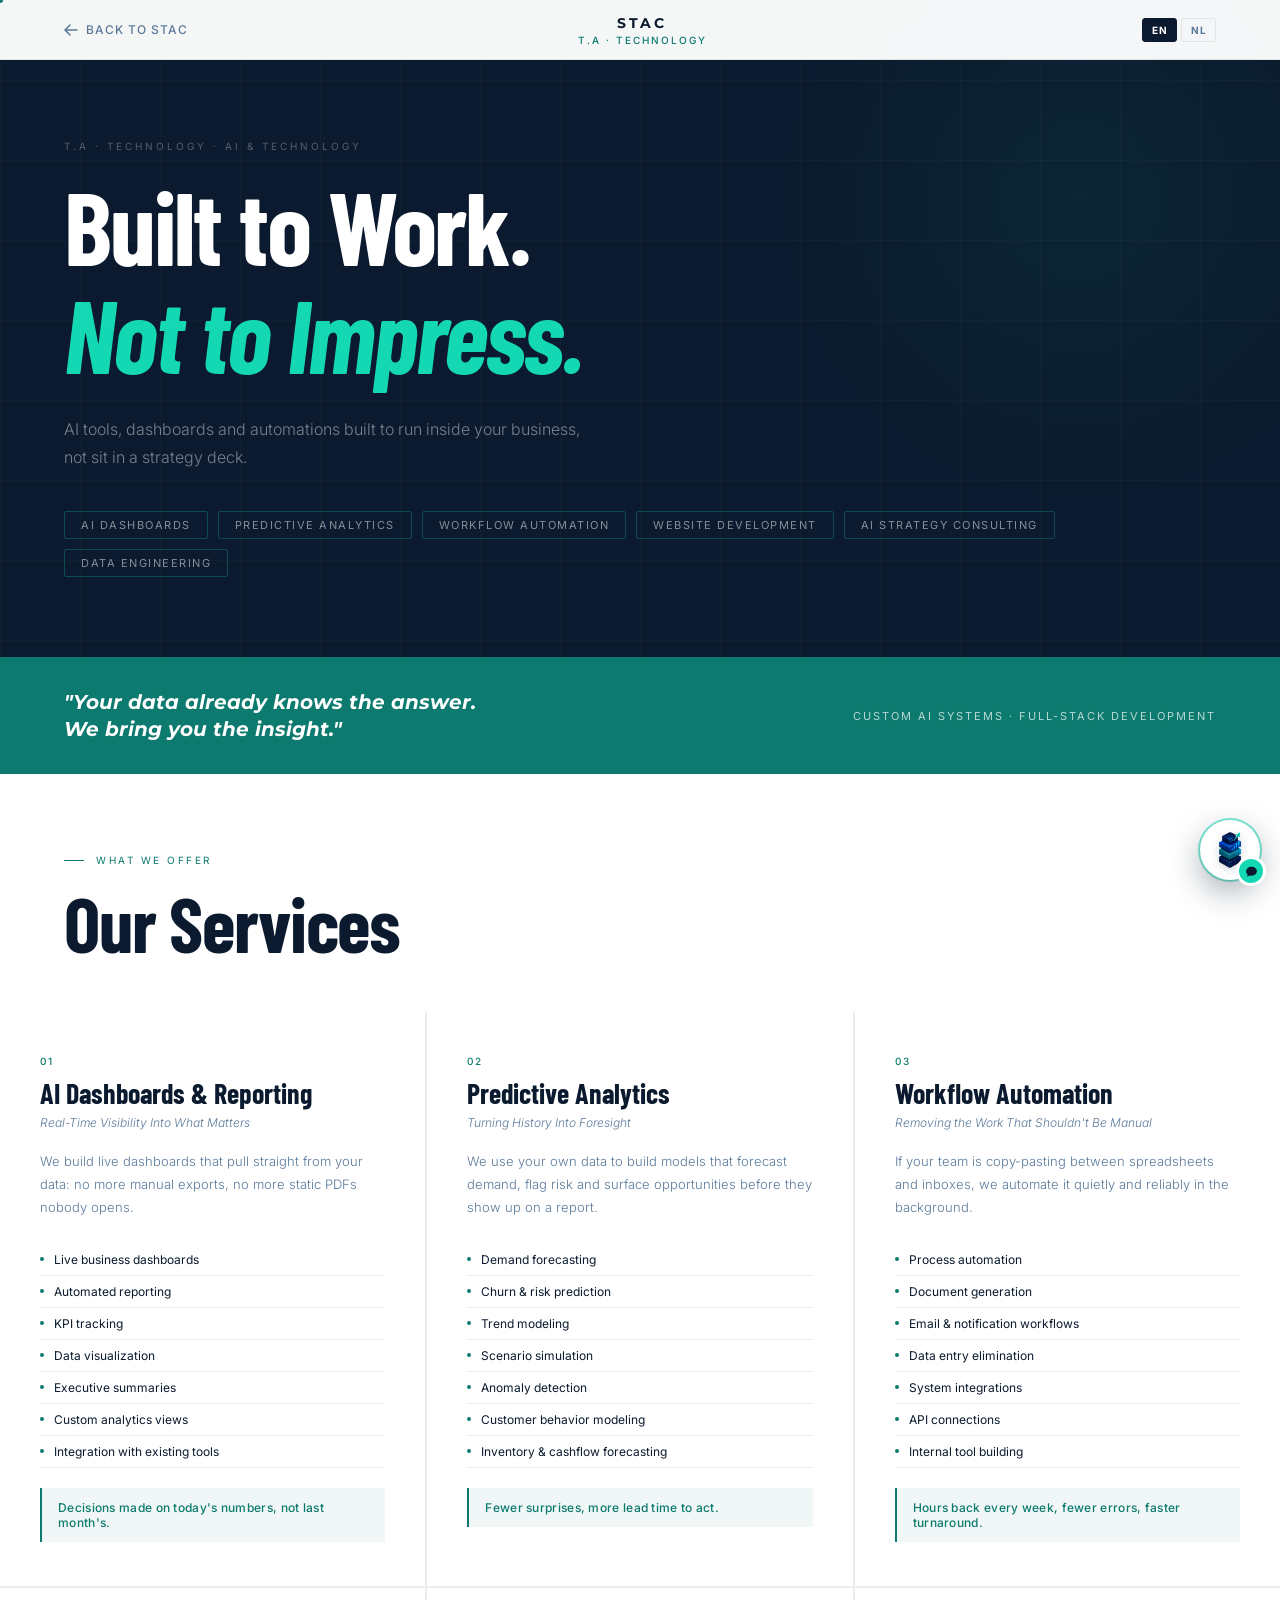
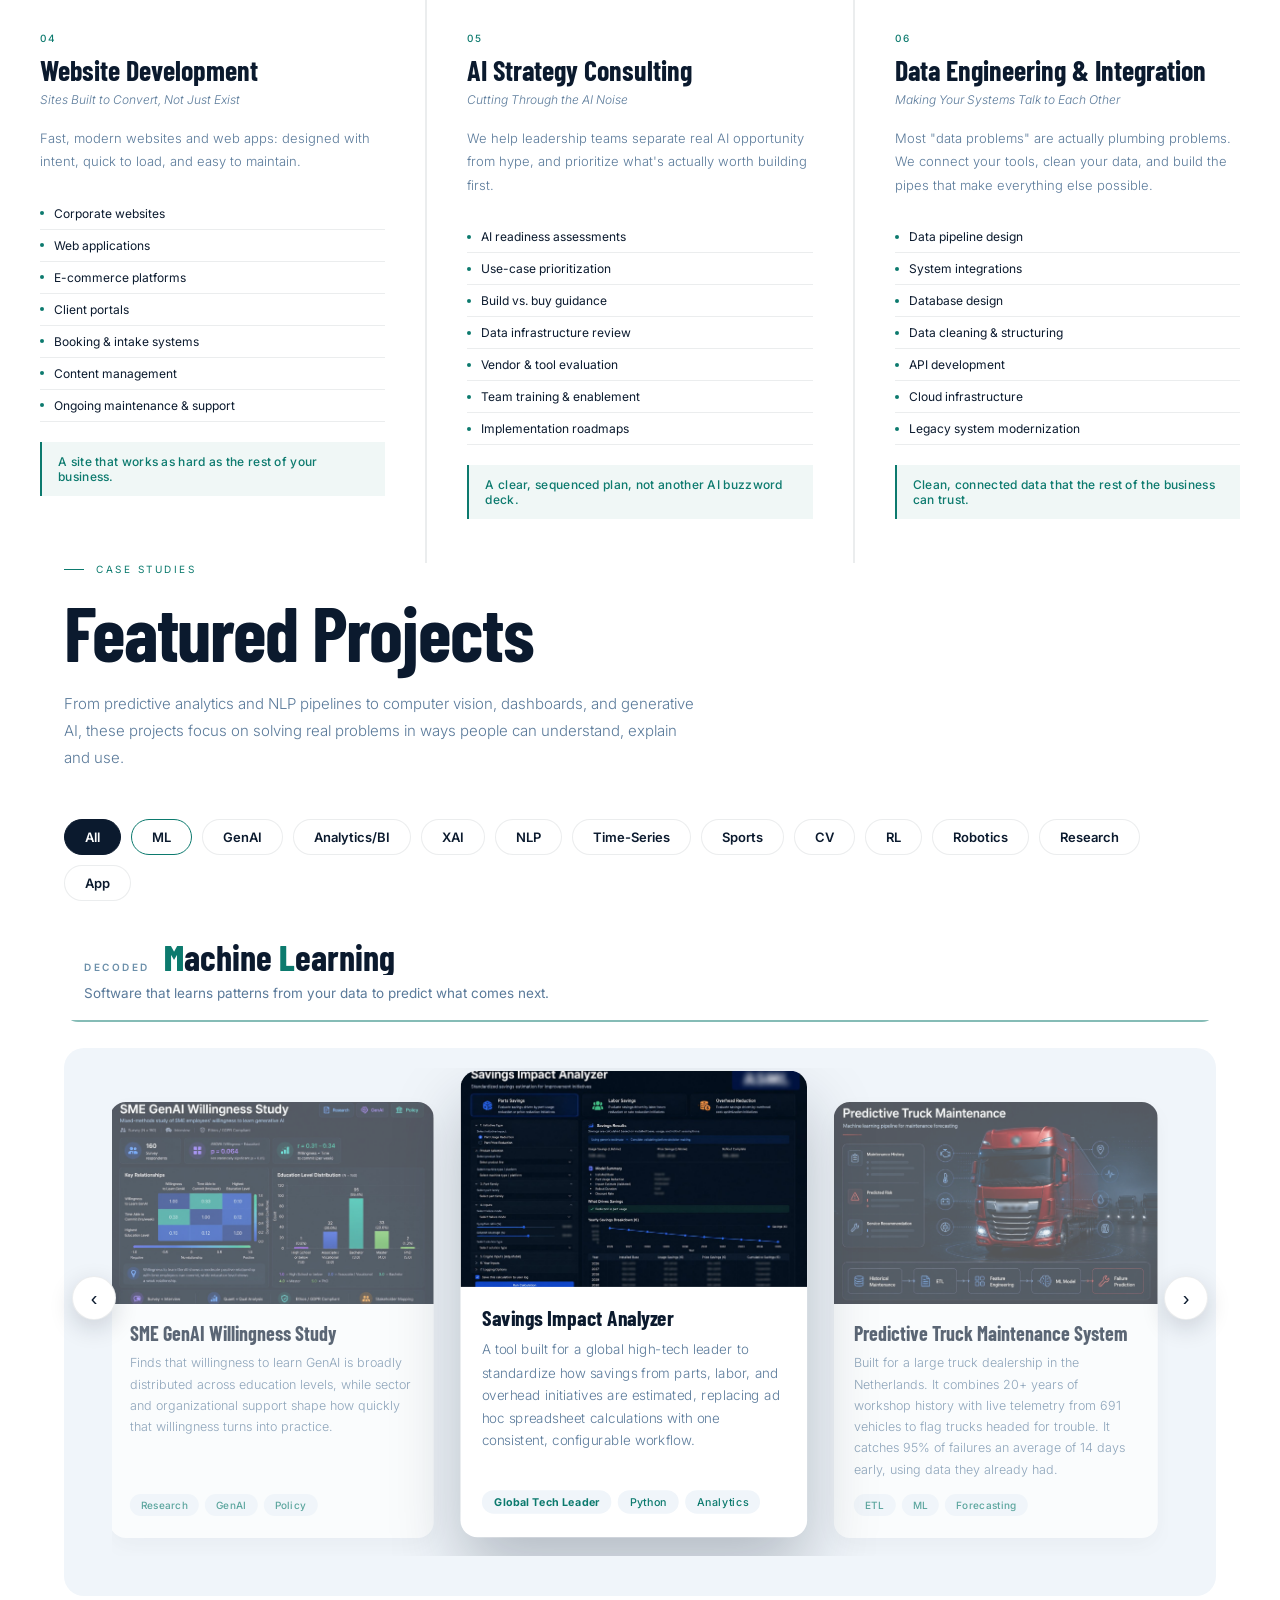
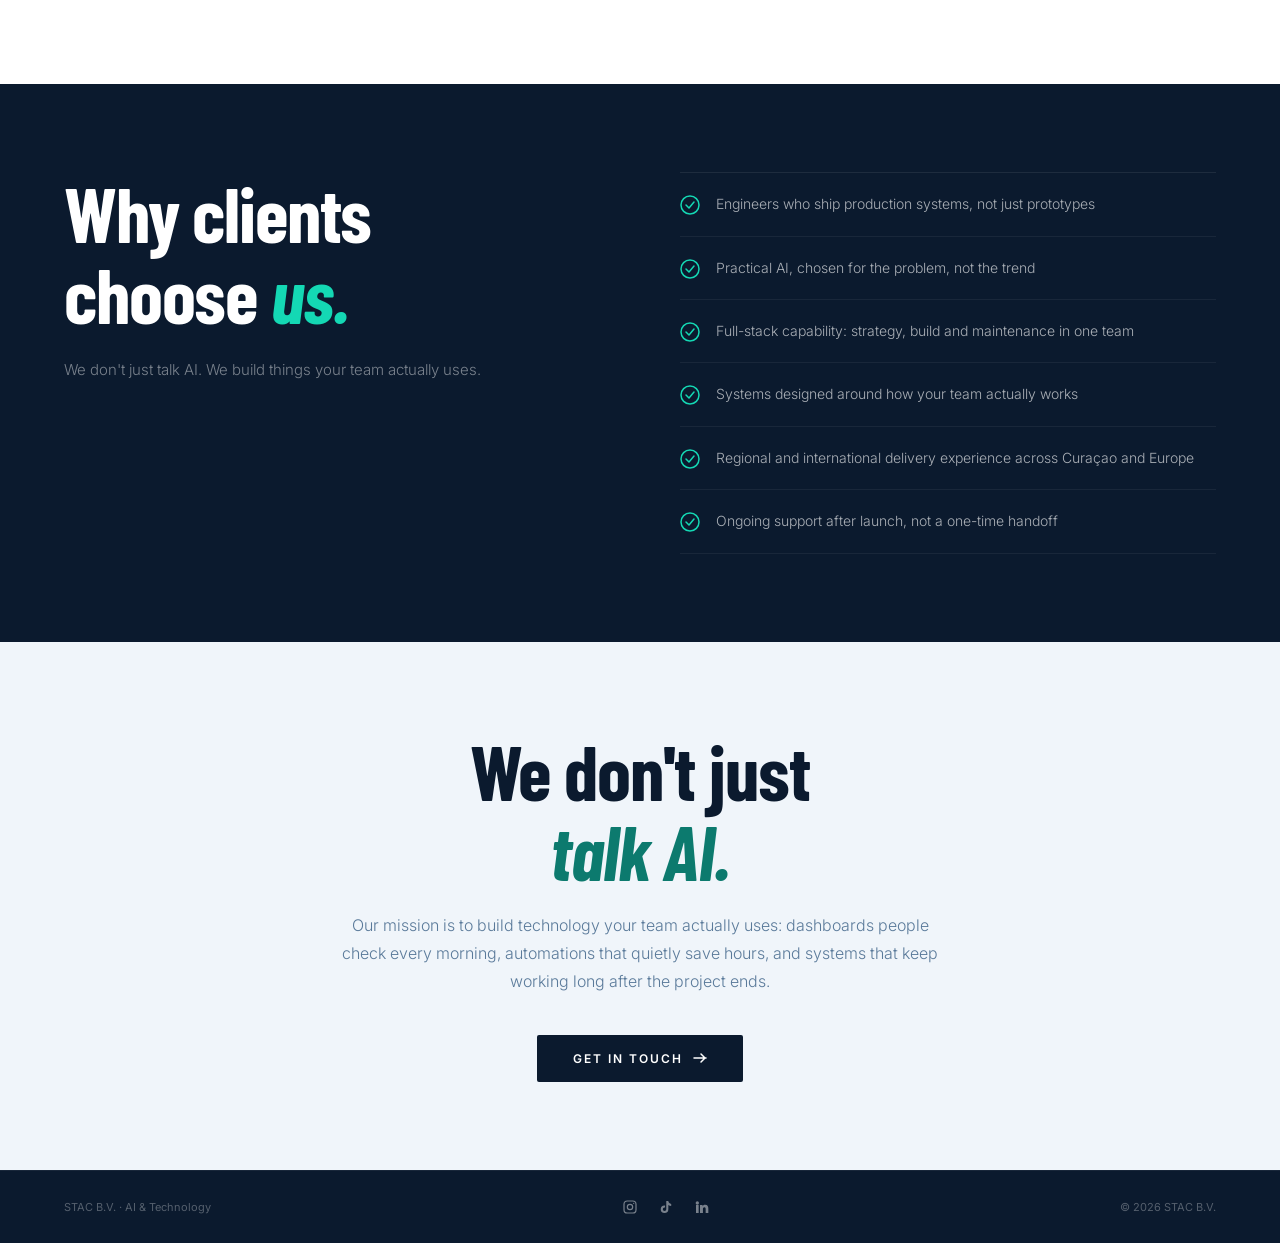
==== commit 37df1ea9: "Featured work: endless drifting carousel and animated abbreviation explainer One shared script (asse" ====
--- a/ai-technology.html
+++ b/ai-technology.html
@@ -7,6 +7,7 @@
 <link rel="stylesheet" href="assets/stac-chat.css"/>
 <script src="assets/stac-chat-data.js" defer></script>
 <script src="assets/stac-chat.js" defer></script>
+<script src="assets/stac-carousel.js" defer></script>
 <meta charset="UTF-8"/>
 <meta name="viewport" content="width=device-width,initial-scale=1"/>
 <meta name="description" content="AI tools, dashboards and automations built to run inside your business, not sit in a strategy deck. AI &amp; Technology by STAC."/>
@@ -286,11 +287,6 @@
 .fp-filter-btn{padding:9px 20px;border-radius:24px;border:1.5px solid var(--border);background:#fff;color:var(--navy);font-size:13px;font-weight:600;cursor:pointer;transition:all .2s;white-space:nowrap;font-family:'Inter',sans-serif;}
 .fp-filter-btn:hover{border-color:var(--teal);}
 .fp-filter-btn.active{background:var(--navy);border-color:var(--navy);color:#fff;}
-.fp-info-dot{display:inline-flex;align-items:center;justify-content:center;width:14px;height:14px;margin-left:6px;border-radius:50%;border:1px solid currentColor;font-family:'Inter',sans-serif;font-style:italic;font-size:9px;font-weight:700;line-height:1;opacity:.5;position:relative;cursor:help;vertical-align:2px;}
-.fp-info-dot:hover,.fp-info-dot:focus,.fp-info-dot.show{opacity:1;outline:none;}
-.fp-info-dot::after{content:attr(data-tip);position:absolute;bottom:calc(100% + 9px);left:50%;transform:translateX(-50%);background:var(--navy);color:#fff;font-style:normal;font-size:11px;font-weight:500;letter-spacing:.2px;padding:7px 11px;border-radius:6px;white-space:nowrap;opacity:0;pointer-events:none;transition:opacity .15s;box-shadow:0 10px 26px rgba(11,26,46,.28);z-index:20;}
-.fp-info-dot::before{content:'';position:absolute;bottom:calc(100% + 4px);left:50%;transform:translateX(-50%);border:5px solid transparent;border-top-color:var(--navy);opacity:0;pointer-events:none;transition:opacity .15s;z-index:20;}
-.fp-info-dot:hover::after,.fp-info-dot:hover::before,.fp-info-dot:focus::after,.fp-info-dot:focus::before,.fp-info-dot.show::after,.fp-info-dot.show::before{opacity:1;}
 .fp-card3{transition:transform .4s ease,opacity .4s ease,box-shadow .4s ease;opacity:.65;}
 .fp-card3.is-center{opacity:1;transform:translateY(-16px) scale(1.07);box-shadow:0 32px 64px rgba(11,26,46,.26);z-index:2;position:relative;}
 
@@ -469,15 +465,15 @@
 
     <div class="fp-filters rv">
     <button class="fp-filter-btn active" data-filter="all" data-nl="Alle">All</button>
-    <button class="fp-filter-btn" data-filter="ml">ML<span class="fp-info-dot" tabindex="0" data-tip="Machine Learning" data-nl-tip="Machinaal leren" aria-label="Machine Learning" data-nl-aria="Machinaal leren">i</span></button>
-    <button class="fp-filter-btn" data-filter="genai">GenAI<span class="fp-info-dot" tabindex="0" data-tip="Generative AI" data-nl-tip="Generatieve AI" aria-label="Generative AI" data-nl-aria="Generatieve AI">i</span></button>
-    <button class="fp-filter-btn" data-filter="analytics">Analytics/BI<span class="fp-info-dot" tabindex="0" data-tip="Analytics & Business Intelligence" data-nl-tip="Analyse &amp; business intelligence" aria-label="Analytics and Business Intelligence" data-nl-aria="Analyse en business intelligence">i</span></button>
-    <button class="fp-filter-btn" data-filter="xai">XAI<span class="fp-info-dot" tabindex="0" data-tip="Explainable AI" data-nl-tip="Verklaarbare AI" aria-label="Explainable AI" data-nl-aria="Verklaarbare AI">i</span></button>
-    <button class="fp-filter-btn" data-filter="nlp">NLP<span class="fp-info-dot" tabindex="0" data-tip="Natural Language Processing" data-nl-tip="Natuurlijke taalverwerking" aria-label="Natural Language Processing" data-nl-aria="Natuurlijke taalverwerking">i</span></button>
+    <button class="fp-filter-btn" data-filter="ml">ML</button>
+    <button class="fp-filter-btn" data-filter="genai">GenAI</button>
+    <button class="fp-filter-btn" data-filter="analytics">Analytics/BI</button>
+    <button class="fp-filter-btn" data-filter="xai">XAI</button>
+    <button class="fp-filter-btn" data-filter="nlp">NLP</button>
     <button class="fp-filter-btn" data-filter="timeseries" data-nl="Tijdreeksen">Time-Series</button>
     <button class="fp-filter-btn" data-filter="sports" data-nl="Sport">Sports</button>
-    <button class="fp-filter-btn" data-filter="cv">CV<span class="fp-info-dot" tabindex="0" data-tip="Computer Vision" data-nl-tip="Computervisie" aria-label="Computer Vision" data-nl-aria="Computervisie">i</span></button>
-    <button class="fp-filter-btn" data-filter="rl">RL<span class="fp-info-dot" tabindex="0" data-tip="Reinforcement Learning" data-nl-tip="Reinforcement learning" aria-label="Reinforcement Learning" data-nl-aria="Reinforcement learning">i</span></button>
+    <button class="fp-filter-btn" data-filter="cv">CV</button>
+    <button class="fp-filter-btn" data-filter="rl">RL</button>
     <button class="fp-filter-btn" data-filter="robotics" data-nl="Robotica">Robotics</button>
     <button class="fp-filter-btn" data-filter="research" data-nl="Onderzoek">Research</button>
     <button class="fp-filter-btn" data-filter="app">App</button>
@@ -654,93 +650,6 @@
 });
 const obs=new IntersectionObserver(es=>es.forEach(e=>{if(e.isIntersecting)e.target.classList.add('in');}),{threshold:.08});
 document.querySelectorAll('.rv,.rv2').forEach(el=>obs.observe(el));
-</script>
-
-<script>
-(function(){
-  var viewport = document.getElementById('fp3Viewport');
-  var track = document.getElementById('fpTrack3');
-  var allCards = Array.prototype.slice.call(document.querySelectorAll('#fpTrack3 .fp-card3'));
-  var wrap = document.getElementById('fpCarousel3');
-  var prevBtn = document.getElementById('fp3Prev');
-  var nextBtn = document.getElementById('fp3Next');
-  var filterBtns = document.querySelectorAll('.fp-filter-btn');
-  if(!track||!wrap||!viewport||!allCards.length) return;
-  var idx = 0, timer;
-  function visibleCards(){
-    return allCards.filter(function(c){ return c.style.display !== 'none'; });
-  }
-  function cardStep(){
-    var vc = visibleCards();
-    if(!vc.length) return 0;
-    var r = vc[0].getBoundingClientRect();
-    var style = getComputedStyle(vc[0]);
-    return r.width + parseFloat(style.marginRight || 0);
-  }
-  function visibleCount(){
-    var s = cardStep();
-    return s ? Math.max(1, Math.round(viewport.clientWidth / s)) : 1;
-  }
-  function render(){
-    var vc = visibleCards();
-    allCards.forEach(function(c){ c.classList.remove('is-center'); });
-    if(!vc.length) return;
-    var vcount = visibleCount();
-    var half = Math.floor(vcount/2);
-    var maxStart = Math.max(0, vc.length - vcount);
-    var start = Math.max(0, Math.min(idx - half, maxStart));
-    track.style.transform = 'translateX(-' + (start*cardStep()) + 'px)';
-    if(vcount >= 3 && vc[idx]) vc[idx].classList.add('is-center');
-  }
-  function go(n){
-    var vc = visibleCards();
-    var mx = vc.length - 1;
-    if(mx < 0) return;
-    if(n > mx) n = 0;
-    if(n < 0) n = mx;
-    idx = n;
-    render();
-  }
-  function next(){ go(idx+1); }
-  function prev(){ go(idx-1); }
-  function restart(){ clearInterval(timer); timer = setInterval(next, 5000); }
-  function applyFilter(tag){
-    allCards.forEach(function(c){
-      var tags = (c.getAttribute('data-tags') || '').split(',');
-      var show = (tag === 'all') || tags.indexOf(tag) !== -1;
-      c.style.display = show ? '' : 'none';
-    });
-    idx = 0;
-    render();
-    restart();
-  }
-  filterBtns.forEach(function(btn){
-    btn.addEventListener('click', function(){
-      filterBtns.forEach(function(b){ b.classList.remove('active'); });
-      btn.classList.add('active');
-      applyFilter(btn.getAttribute('data-filter'));
-    });
-  });
-  document.querySelectorAll('.fp-info-dot').forEach(function(dot){
-    dot.addEventListener('click', function(e){
-      e.preventDefault();
-      e.stopPropagation();
-      var wasOpen = dot.classList.contains('show');
-      document.querySelectorAll('.fp-info-dot.show').forEach(function(d){ d.classList.remove('show'); });
-      if(!wasOpen) dot.classList.add('show');
-    });
-  });
-  document.addEventListener('click', function(){
-    document.querySelectorAll('.fp-info-dot.show').forEach(function(d){ d.classList.remove('show'); });
-  });
-  if(nextBtn) nextBtn.addEventListener('click', function(){ next(); restart(); });
-  if(prevBtn) prevBtn.addEventListener('click', function(){ prev(); restart(); });
-  wrap.addEventListener('mouseenter', function(){ clearInterval(timer); });
-  wrap.addEventListener('mouseleave', restart);
-  window.addEventListener('resize', render);
-  render();
-  restart();
-})();
 </script>
 
 <script>
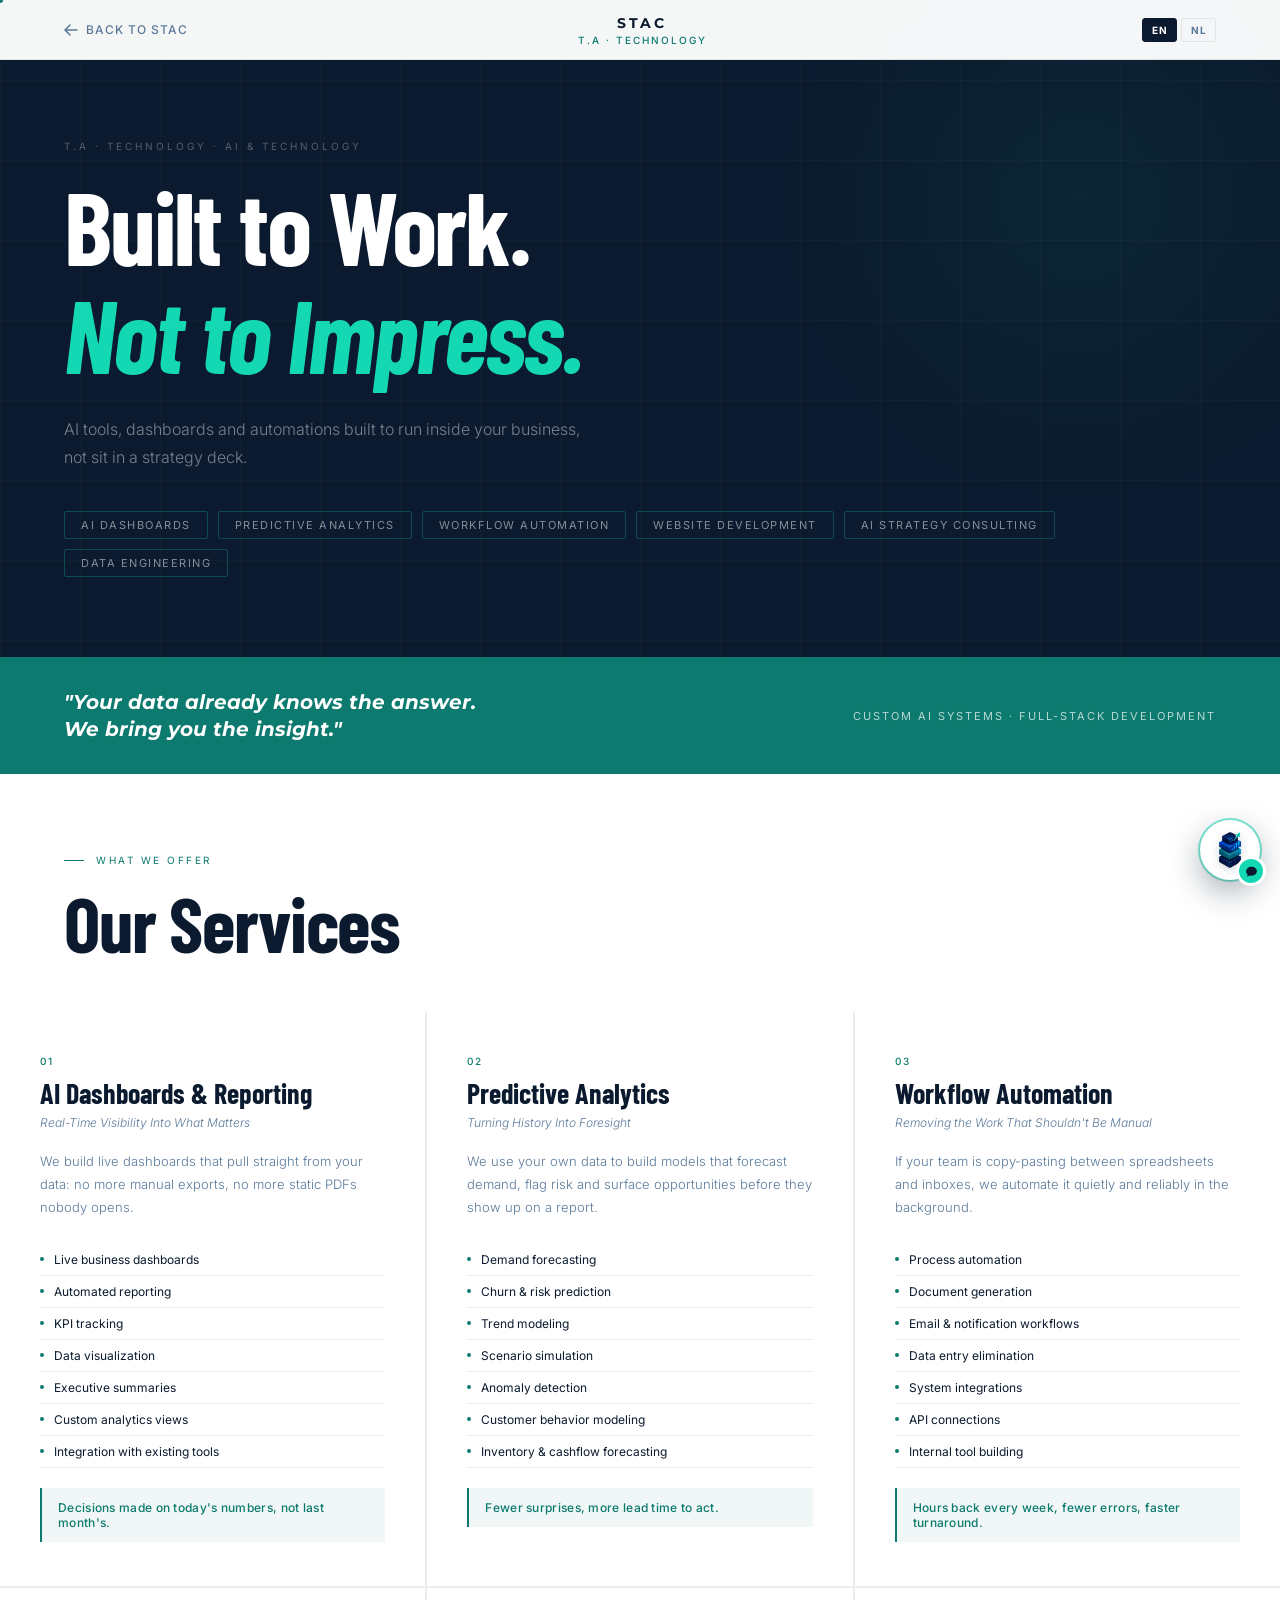
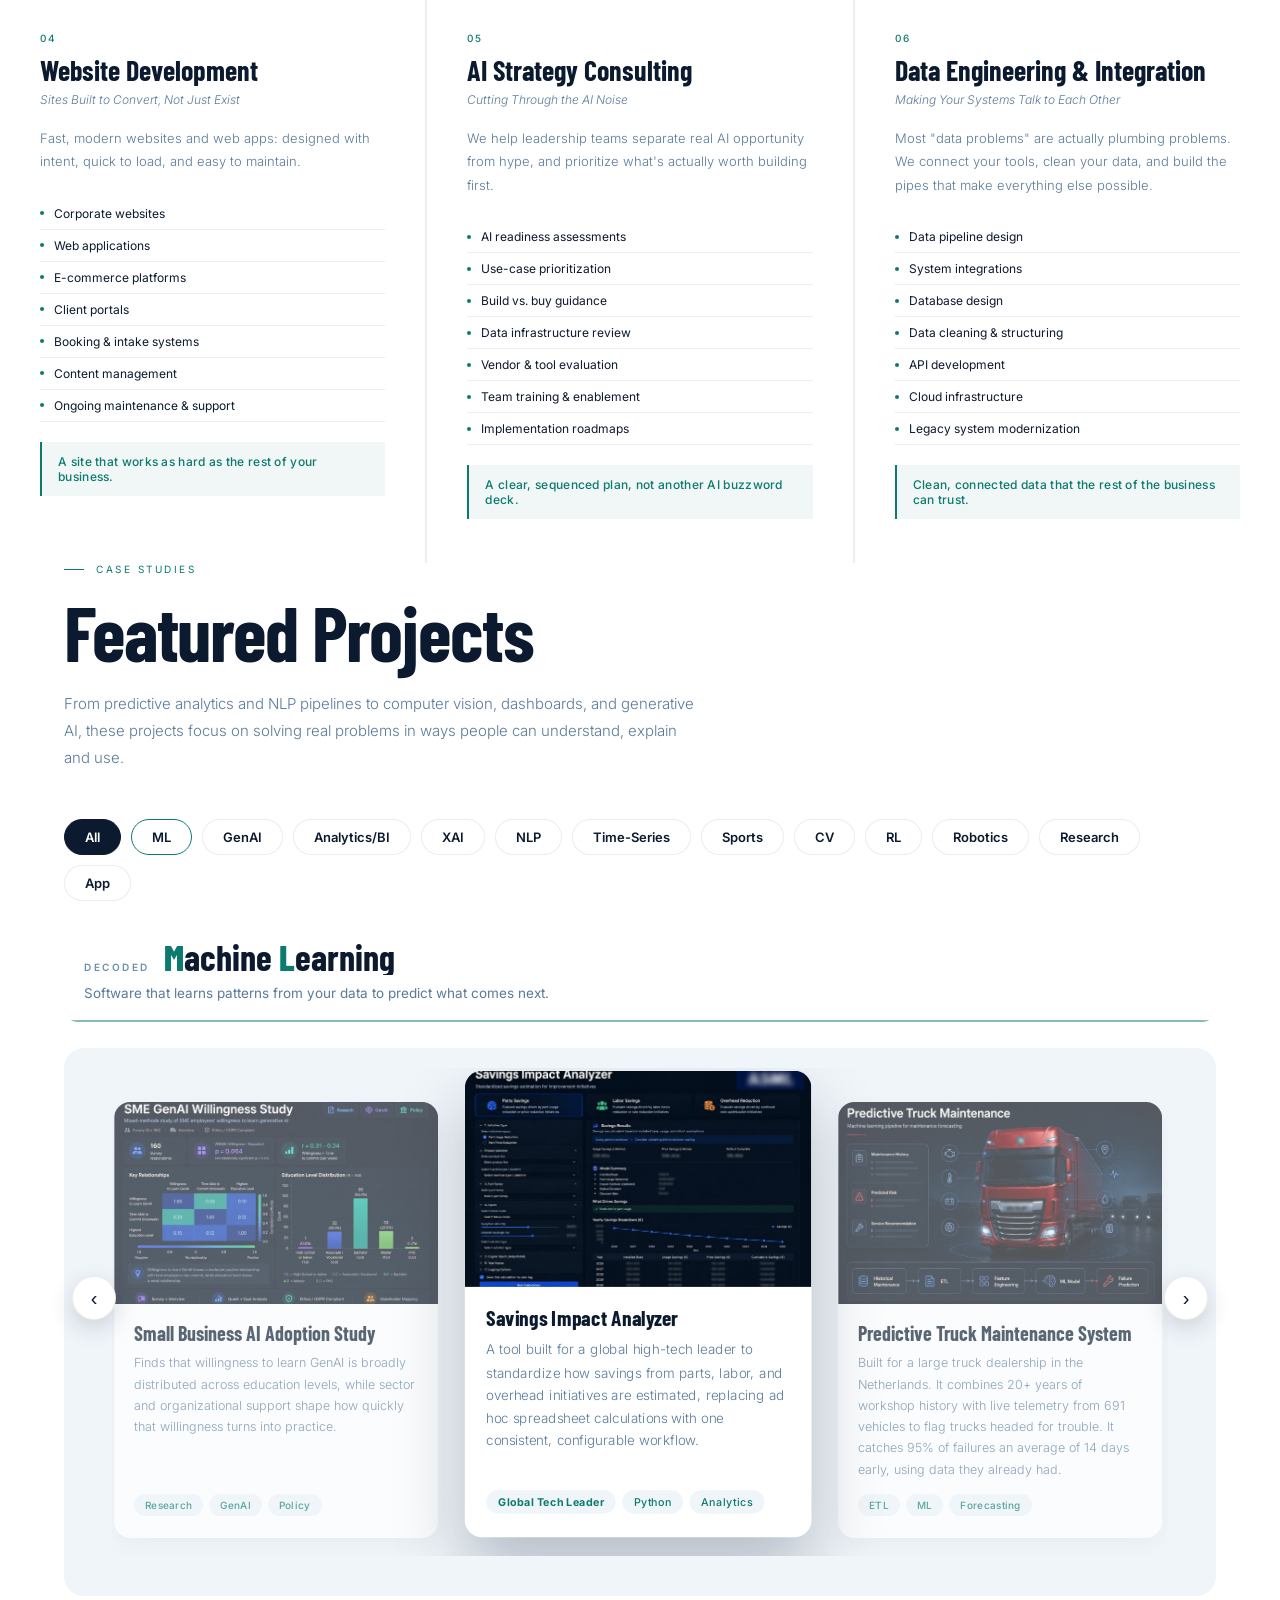
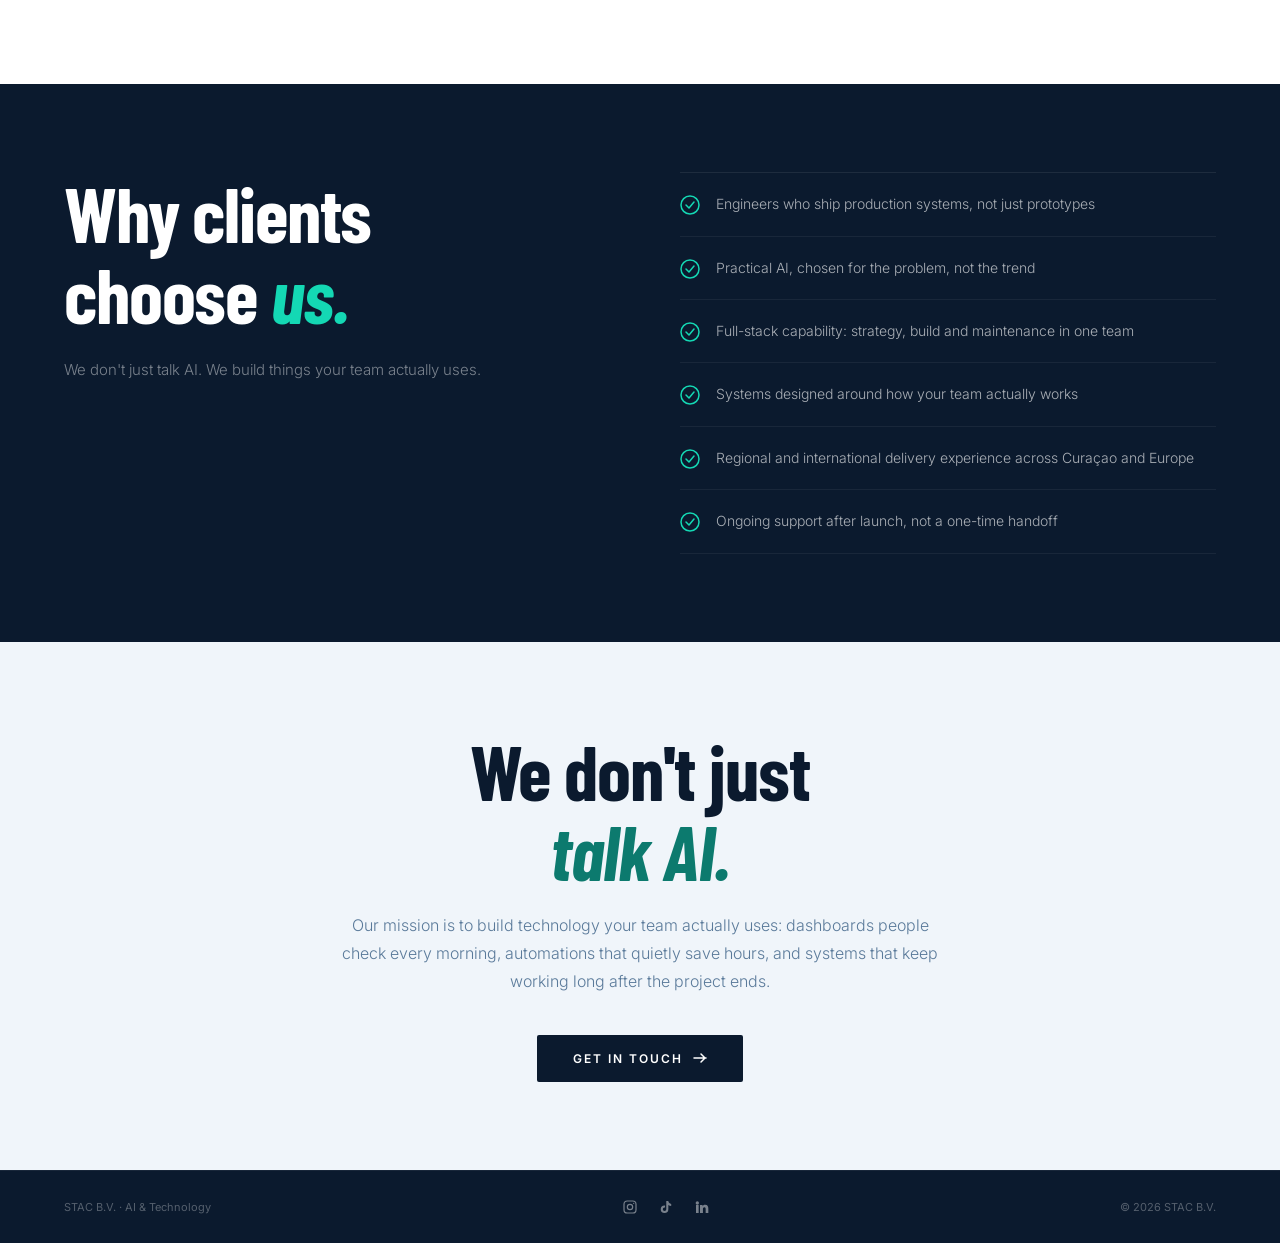
==== commit 51061592: "Featured work: plain-language titles instead of RL, OT-2, SDG-6, EPL and SME Co-Authored-By: Claude " ====
--- a/ai-technology.html
+++ b/ai-technology.html
@@ -499,9 +499,9 @@
         </div>
       </div>
       <div class="fp-card3" data-tags="cv,rl,robotics">
-        <div class="fp-card3-img"><img src="images/root_segmentation.jpg" alt="Root Segmentation &amp; RL Control of OT-2 Robot" data-nl-alt="Wortelsegmentatie &amp; RL-besturing van een OT-2-robot" loading="lazy"/></div>
-        <div class="fp-card3-body">
-          <h3>Root Segmentation &amp; RL Control of OT-2 Robot</h3>
+        <div class="fp-card3-img"><img src="images/root_segmentation.jpg" alt="Plant Root Analysis &amp; a Self-Learning Lab Robot" data-nl-alt="Plantwortelanalyse &amp; een zelflerende labrobot" loading="lazy"/></div>
+        <div class="fp-card3-body">
+          <h3 data-nl="Plantwortelanalyse &amp; een zelflerende labrobot">Plant Root Analysis &amp; a Self-Learning Lab Robot</h3>
           <p data-nl="Van pixels naar beweging: een U-Net segmenteert plantwortels, skeletonisatie kwantificeert de groei, en een met PPO getraind beleid stuurt een OT-2-labrobot automatisch naar het groeipunt.">From pixels to motion: a U-Net segments plant roots, skeletonization quantifies growth, and a PPO-trained policy guides an OT-2 lab robot to the growth point automatically.</p>
           <div class="fp-tags3"><span>CV</span><span>RL</span><span data-nl="Robotica">Robotics</span></div>
         </div>
@@ -523,9 +523,9 @@
         </div>
       </div>
       <div class="fp-card3" data-tags="analytics">
-        <div class="fp-card3-img"><img src="images/sdg_6_powerbi.jpg" alt="SDG-6 Water &amp; Sanitation" data-nl-alt="SDG-6 Water &amp; Sanitatie" loading="lazy"/></div>
-        <div class="fp-card3-body">
-          <h3>SDG-6 Water &amp; Sanitation</h3>
+        <div class="fp-card3-img"><img src="images/sdg_6_powerbi.jpg" alt="Clean Water &amp; Sanitation (UN Goal 6)" data-nl-alt="Schoon water &amp; sanitatie (VN-doel 6)" loading="lazy"/></div>
+        <div class="fp-card3-body">
+          <h3 data-nl="Schoon water &amp; sanitatie (VN-doel 6)">Clean Water &amp; Sanitation (UN Goal 6)</h3>
           <p data-nl="Een meerpagina Power BI-rapport dat WASH-data modelleert met KPI-tegels, correlatie-schakelaars, kaarten en verhalende bladwijzers, gebouwd voor beleidsvorming.">A multi-page Power BI report modeling WASH data with KPI tiles, correlation toggles, maps, and narrative bookmarks, built for policy framing.</p>
           <div class="fp-tags3"><span>Power BI</span><span>DAX</span><span>Storytelling</span></div>
         </div>
@@ -547,9 +547,9 @@
         </div>
       </div>
       <div class="fp-card3" data-tags="ml,sports,analytics">
-        <div class="fp-card3-img"><img src="images/epl_analytics.jpg" alt="EPL Match &amp; Player Analytics" data-nl-alt="Wedstrijd- &amp; spelersanalyse Premier League" loading="lazy"/></div>
-        <div class="fp-card3-body">
-          <h3 data-nl="EPL Wedstrijd- en Spelersanalyse">EPL Match &amp; Player Analytics</h3>
+        <div class="fp-card3-img"><img src="images/epl_analytics.jpg" alt="Premier League Match &amp; Player Analytics" data-nl-alt="Wedstrijd- en spelersanalyse Premier League" loading="lazy"/></div>
+        <div class="fp-card3-body">
+          <h3 data-nl="Wedstrijd- en spelersanalyse Premier League">Premier League Match &amp; Player Analytics</h3>
           <p data-nl="Modellen voor wedstrijduitslagen en spelerswaarde die klassieke en gradient-boosted methoden vergelijken op basis van competitieprestatiedata.">Match-outcome and player-value models comparing classical and gradient-boosted approaches on league performance data.</p>
           <div class="fp-tags3"><span>ML</span><span data-nl="Sportanalyse">Sports Analytics</span><span>XGBoost</span></div>
         </div>
@@ -571,9 +571,9 @@
         </div>
       </div>
       <div class="fp-card3" data-tags="research,genai">
-        <div class="fp-card3-img"><img src="images/sme_genai_willingness.jpg" alt="SME GenAI Willingness Study" data-nl-alt="Onderzoek naar GenAI-bereidheid bij mkb" loading="lazy"/></div>
-        <div class="fp-card3-body">
-          <h3 data-nl="Onderzoek naar GenAI-bereidheid bij MKB">SME GenAI Willingness Study</h3>
+        <div class="fp-card3-img"><img src="images/sme_genai_willingness.jpg" alt="Small Business AI Adoption Study" data-nl-alt="Onderzoek naar AI-adoptie bij kleine bedrijven" loading="lazy"/></div>
+        <div class="fp-card3-body">
+          <h3 data-nl="Onderzoek naar AI-adoptie bij kleine bedrijven">Small Business AI Adoption Study</h3>
           <p data-nl="Toont aan dat de bereidheid om GenAI te leren breed verspreid is over opleidingsniveaus, terwijl sector en organisatorische ondersteuning bepalen hoe snel die bereidheid in praktijk wordt omgezet.">Finds that willingness to learn GenAI is broadly distributed across education levels, while sector and organizational support shape how quickly that willingness turns into practice.</p>
           <div class="fp-tags3"><span data-nl="Onderzoek">Research</span><span>GenAI</span><span data-nl="Beleid">Policy</span></div>
         </div>
